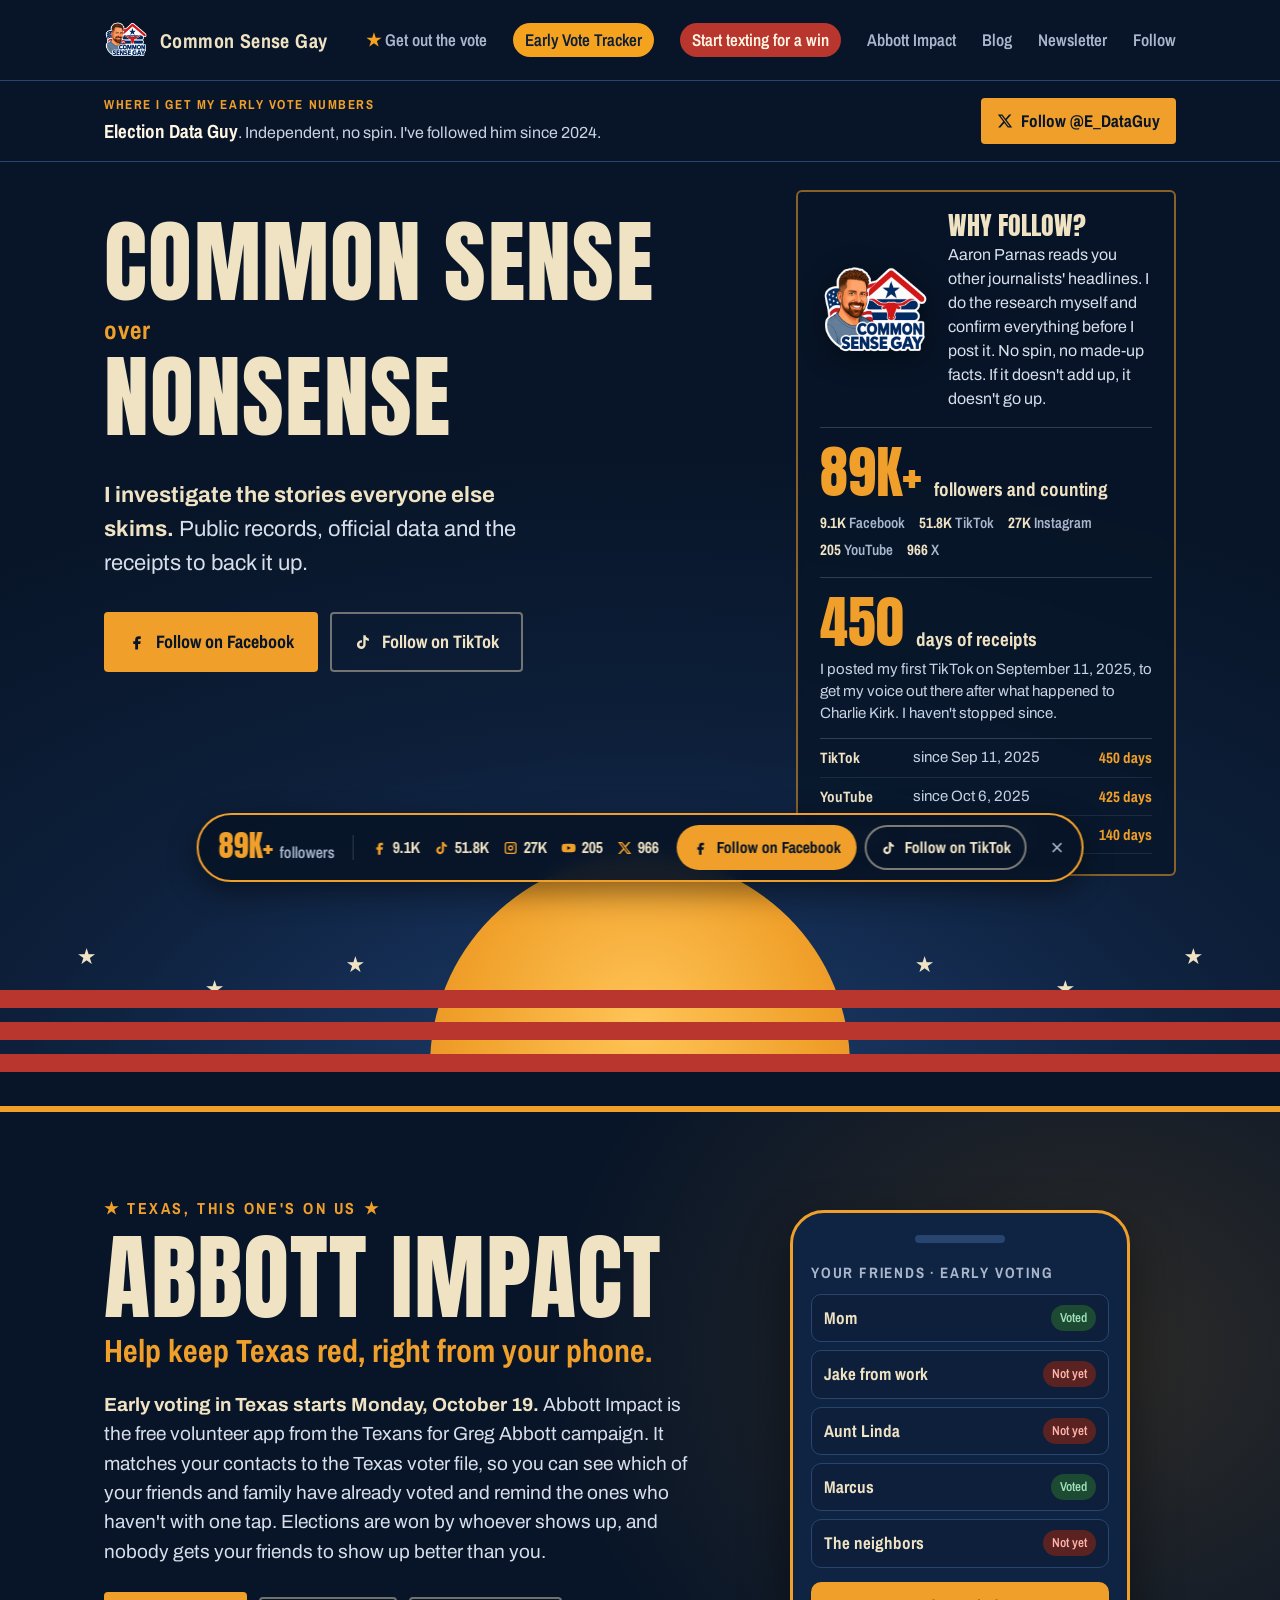
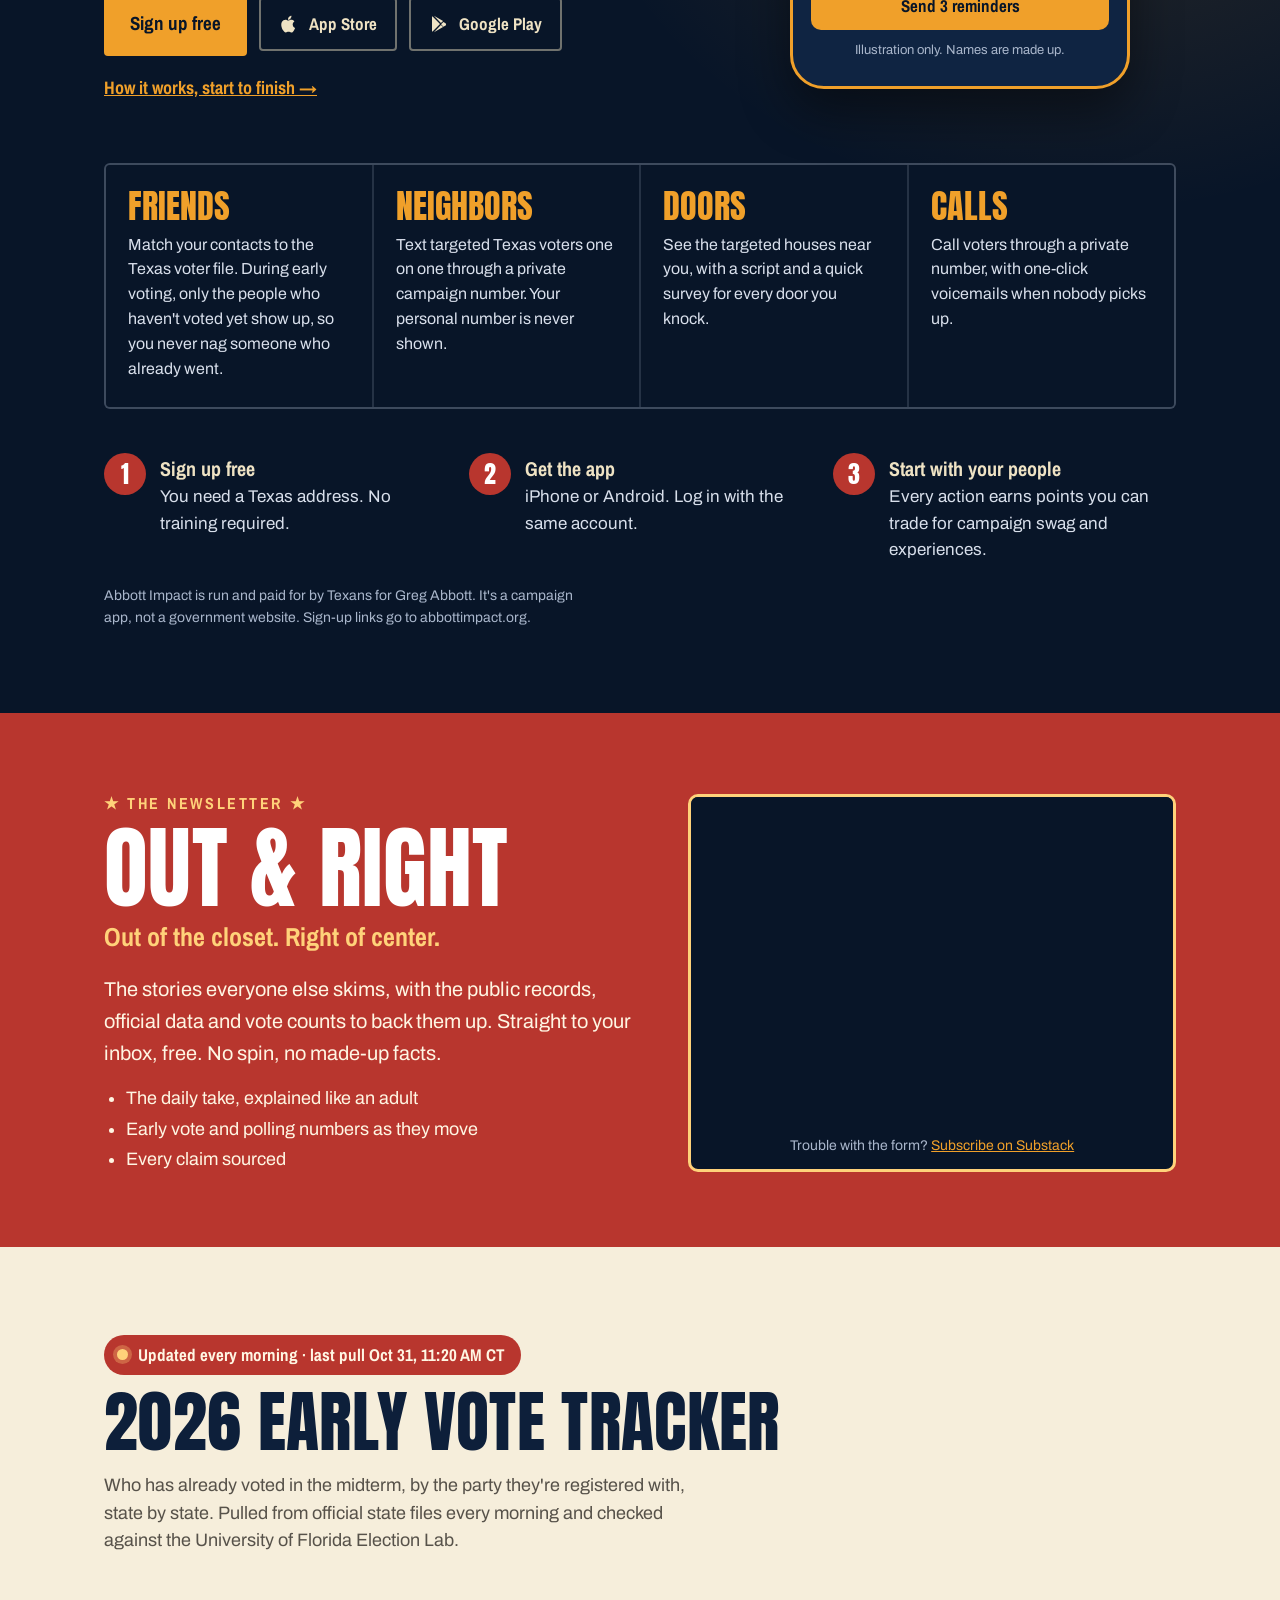
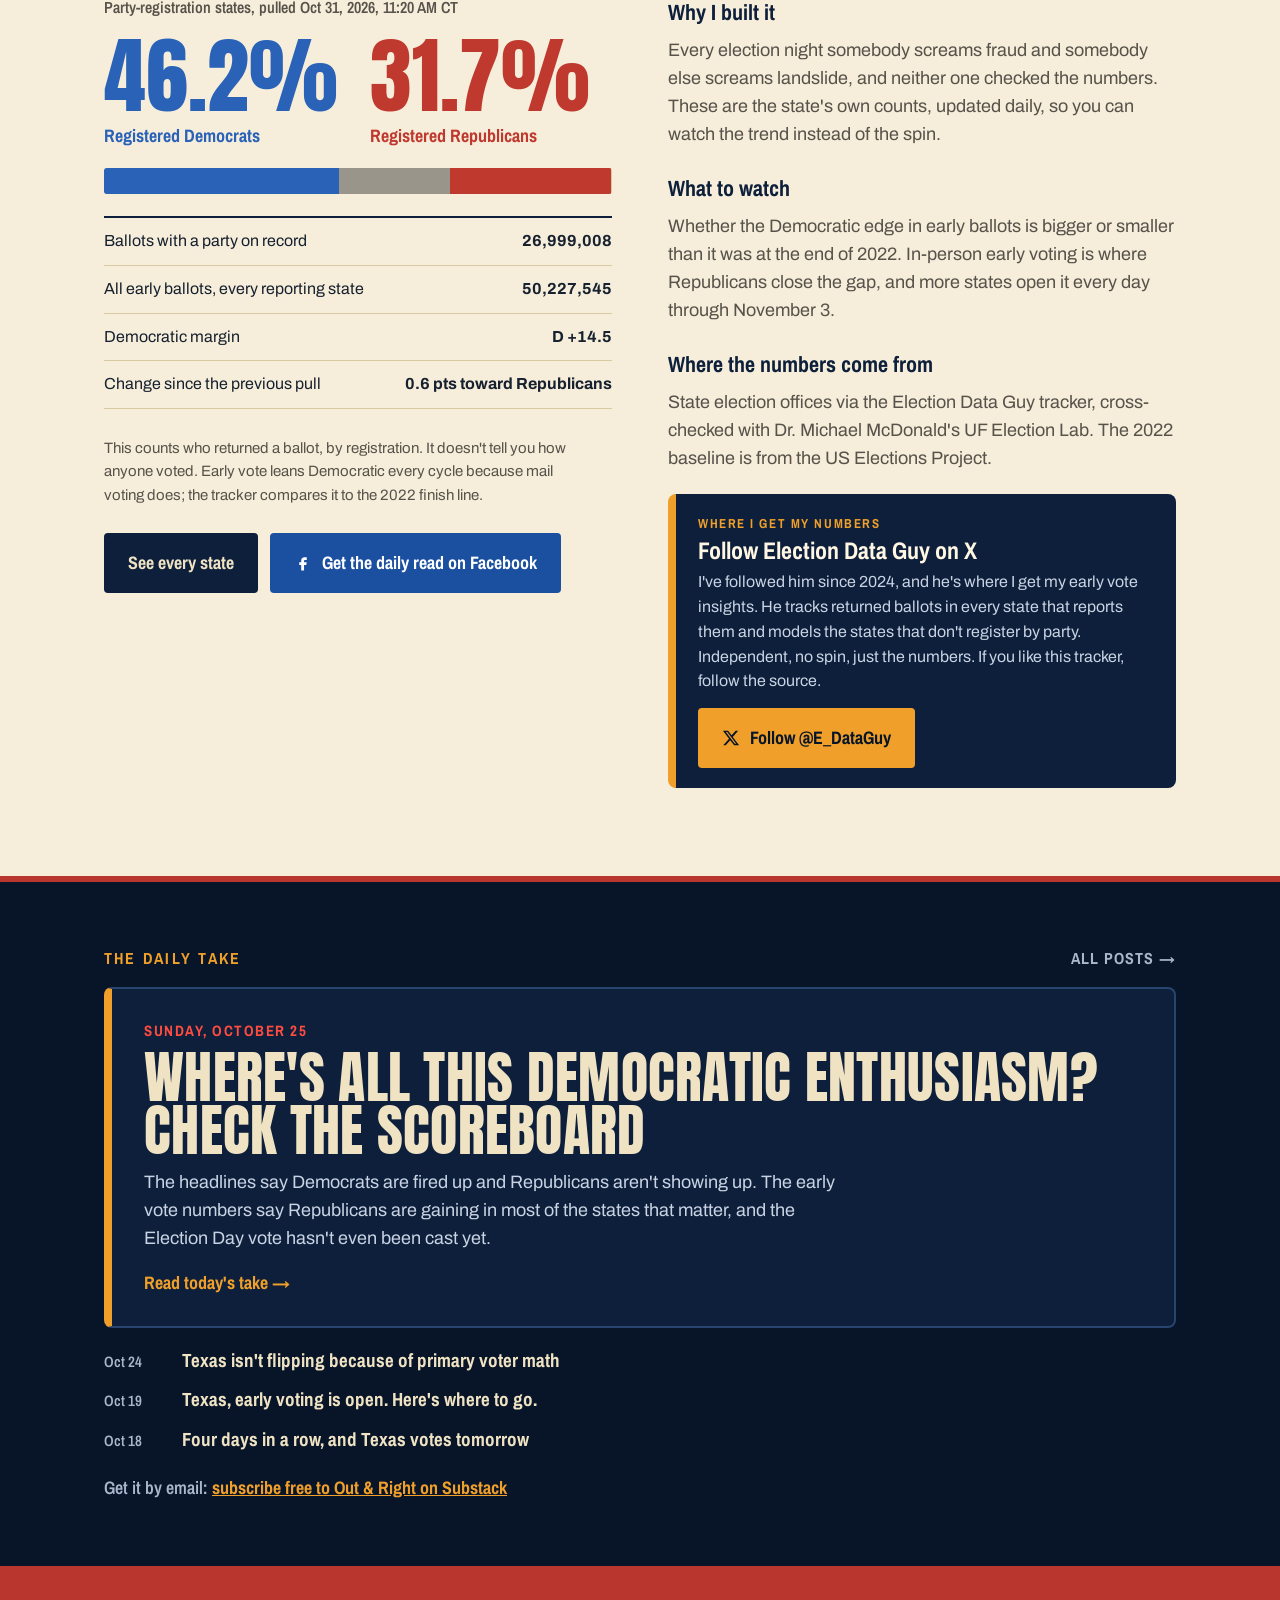
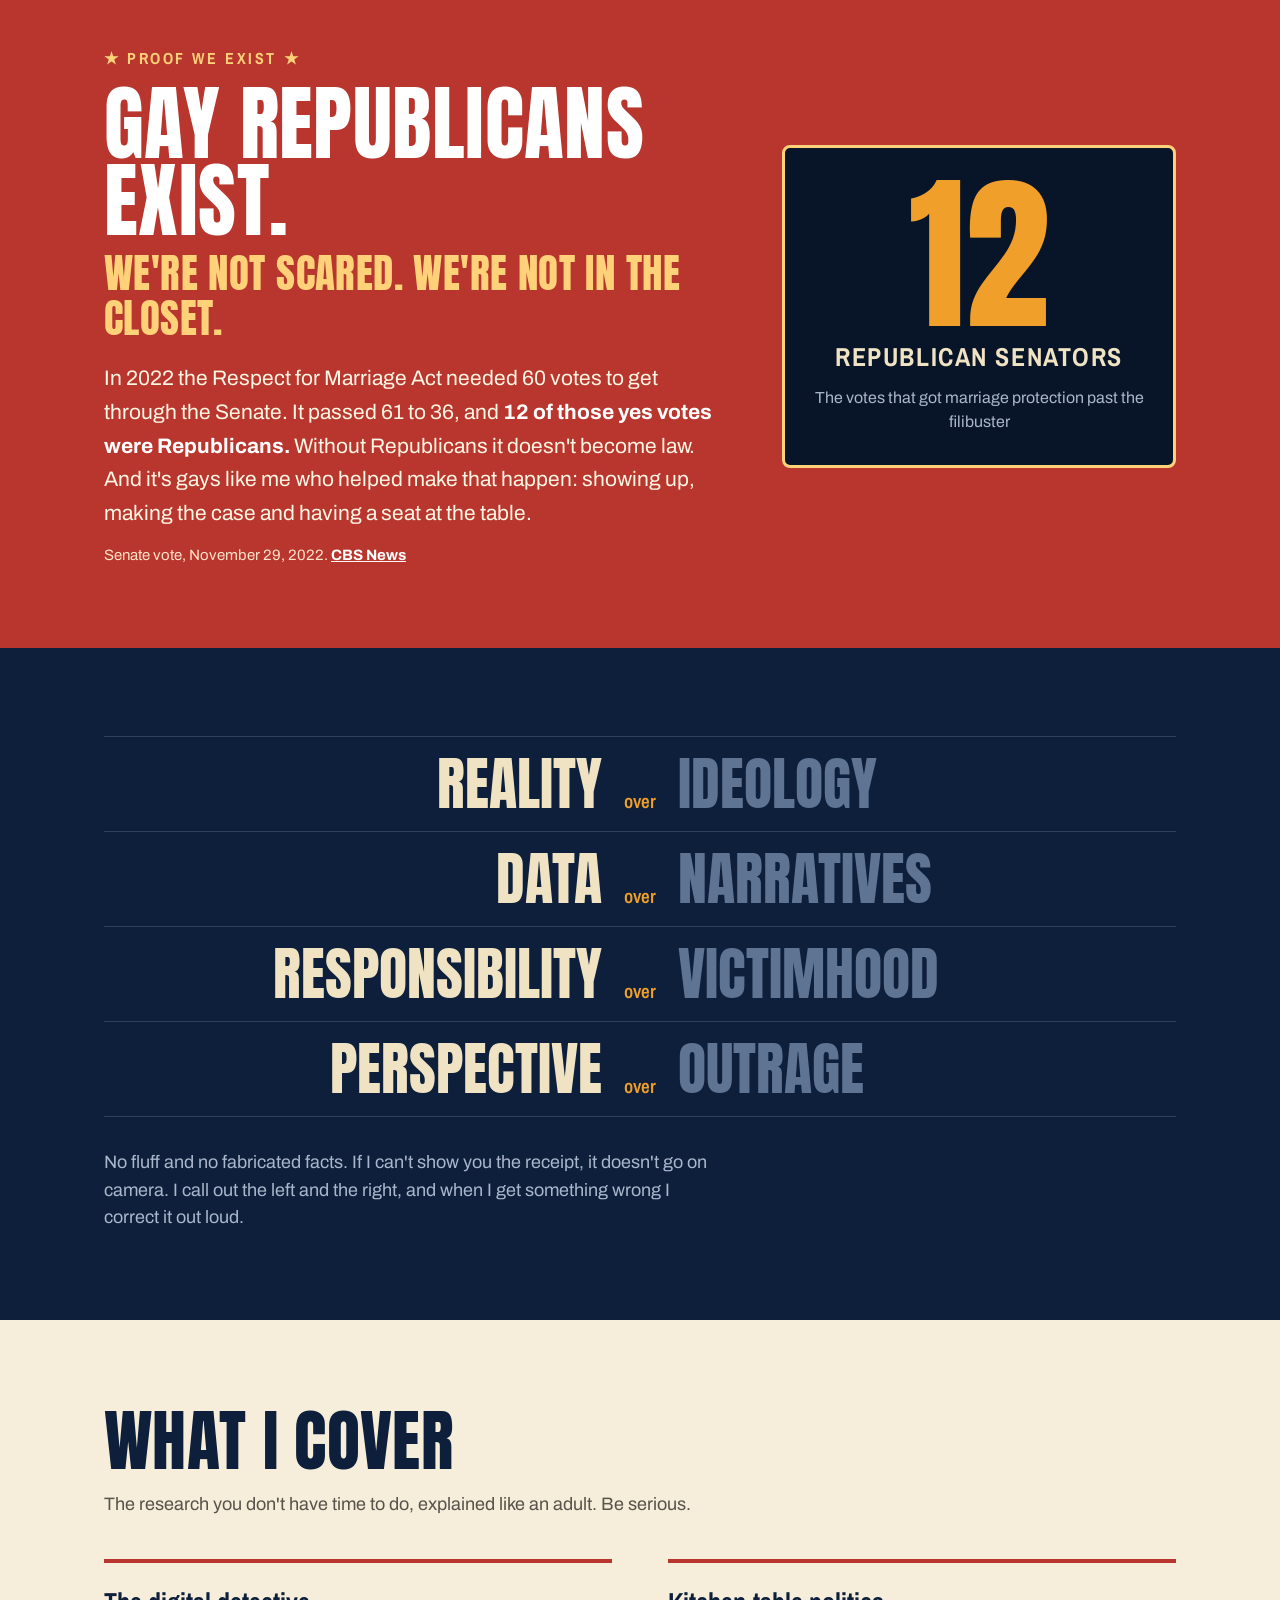
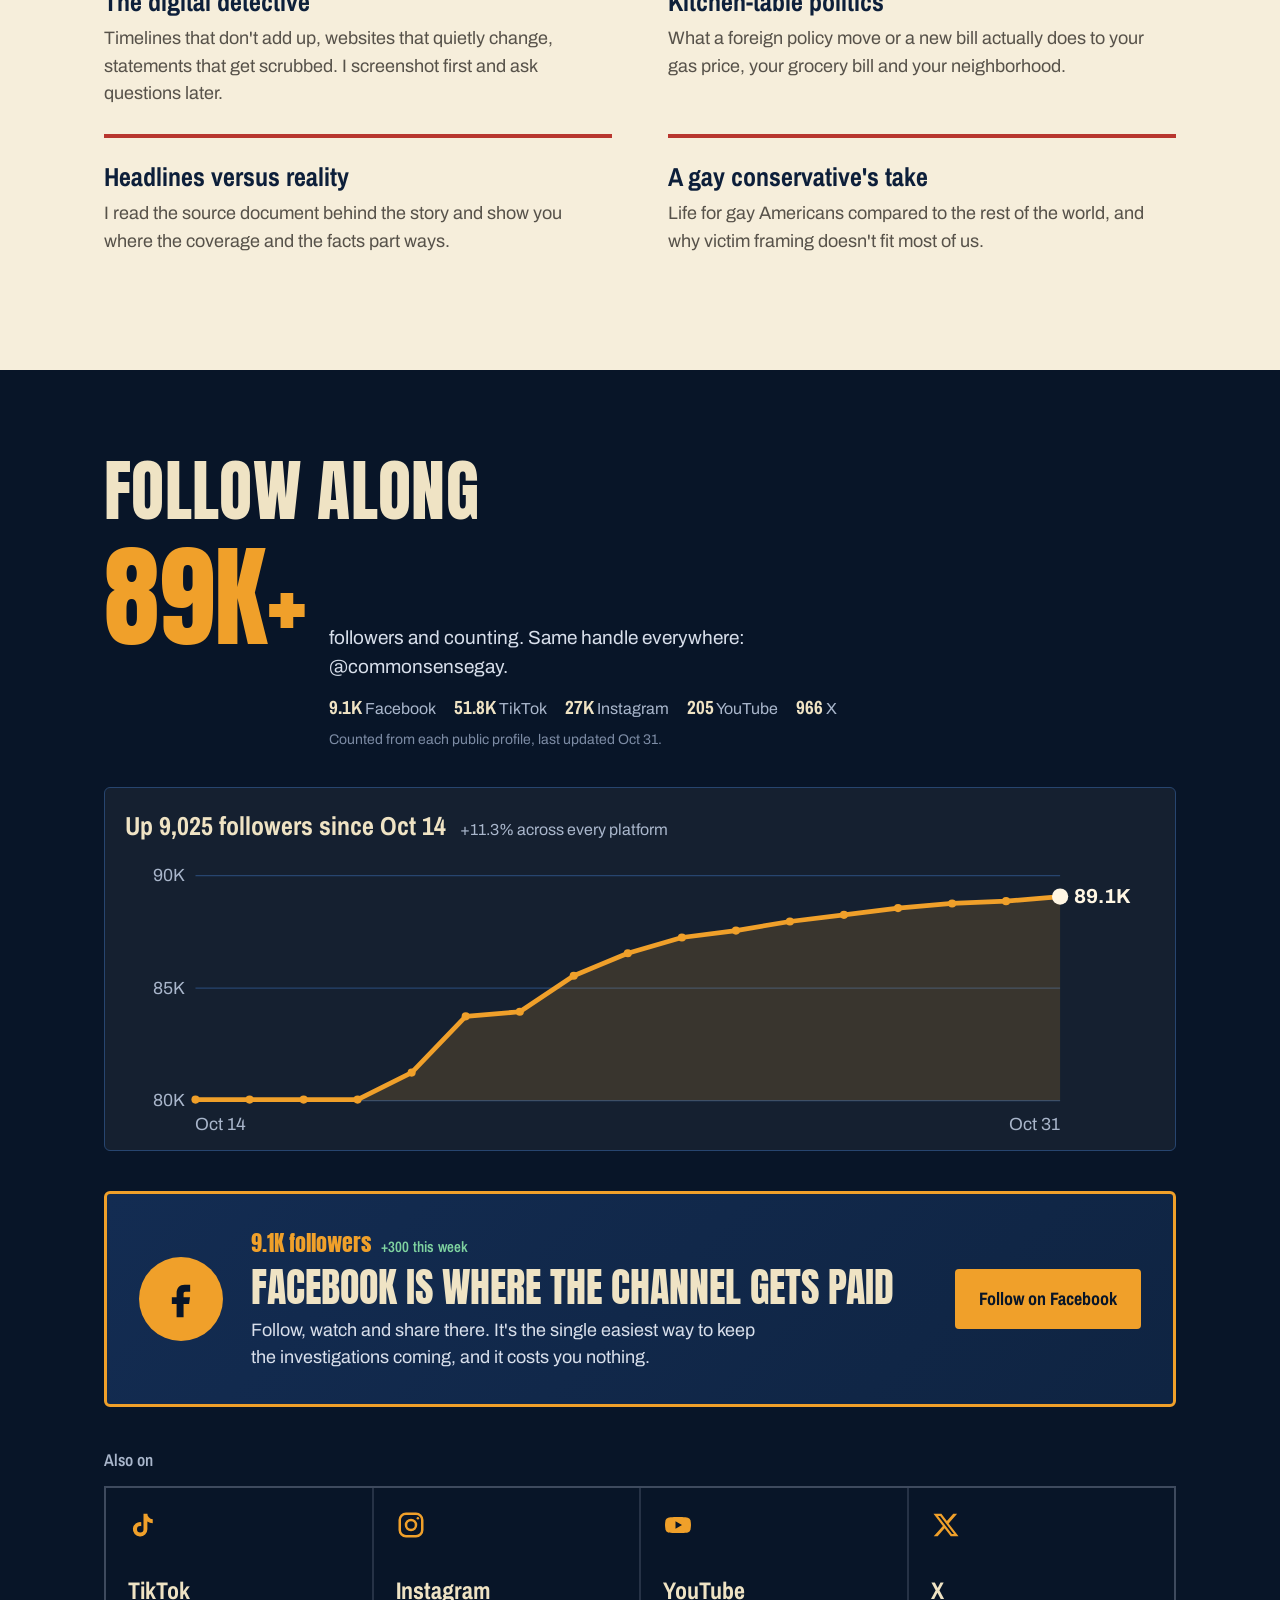
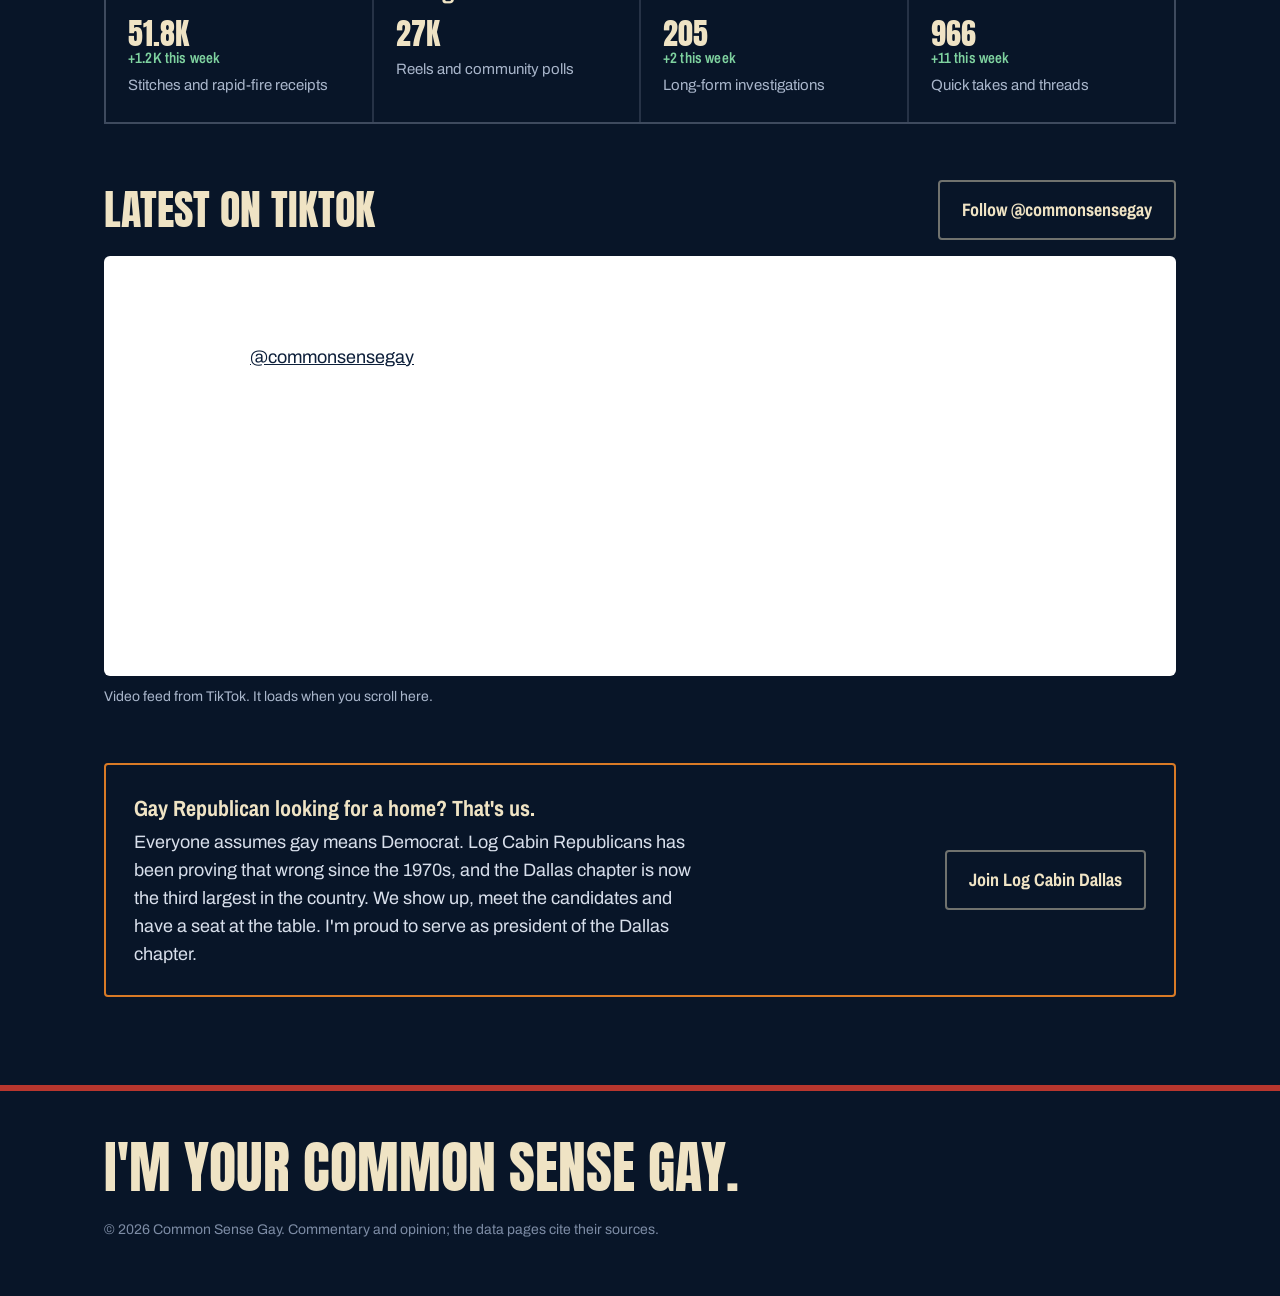
==== index.html @ 86f3860c "Homepage: TikTok profile feed in Follow along (lazy loaded, tracked) Co-Authored-By: Claude Opus 5.5" ====
<!doctype html>
<html lang="en">
<head>
<!-- Google tag (gtag.js) -->
<script async src="https://www.googletagmanager.com/gtag/js?id=G-LYH4ZTMX31"></script>
<script>
  window.dataLayer = window.dataLayer || [];
  function gtag(){dataLayer.push(arguments);}
  gtag('js', new Date());

  gtag('config', 'G-LYH4ZTMX31');
</script>
<script src="/assets/track.js" defer></script>
<meta charset="utf-8">
<meta name="viewport" content="width=device-width,initial-scale=1,viewport-fit=cover">
<title>Common Sense Gay | Gay Republican Commentary, Receipts and the 2026 Early Vote Tracker</title>
<meta name="description" content="Common Sense Gay investigates the stories everyone else skims, with public records, official data and the receipts to back them up.">
<link rel="canonical" href="https://commonsensegay.com/">
<meta property="og:title" content="Common Sense Gay">
<meta property="og:description" content="Reality over ideology. Data over narratives. Political commentary and investigations built on receipts, plus the live 2026 early vote tracker.">
<meta property="og:type" content="website">
<meta property="og:url" content="https://commonsensegay.com/">
<meta property="og:image" content="https://commonsensegay.com/assets/og-home-v4.jpg">
<meta property="og:image:width" content="1200">
<meta property="og:image:height" content="630">
<meta property="og:site_name" content="Common Sense Gay">
<meta name="twitter:card" content="summary_large_image">
<meta name="twitter:site" content="@commonsensegay">
<meta name="twitter:image" content="https://commonsensegay.com/assets/og-home-v4.jpg">
<meta name="theme-color" content="#0d1f3a">
<link rel="icon" type="image/png" sizes="32x32" href="/favicon-32.png">
<link rel="apple-touch-icon" href="/apple-touch-icon.png">
<link rel="stylesheet" href="/assets/votebar.css">
<link rel="stylesheet" href="/assets/abbott-impact.css">
<link rel="preconnect" href="https://fonts.googleapis.com">
<link rel="preconnect" href="https://fonts.gstatic.com" crossorigin>
<link rel="stylesheet" href="https://fonts.googleapis.com/css2?family=Anton&family=Archivo:wght@400;500;700&family=Archivo+Narrow:wght@600;700&display=swap">
<style>
:root{
  --navy:#0d1f3a; --night:#081528; --cream:#efe3c4; --paper:#f6eedb;
  --sun:#f0a02a; --burnt:#d97a26; --red:#b8362e; --mist:#a9b6cb;
  --ink:#16202e; --ink-soft:#57524a; --rule:#d9c9a2;
  --dem:#2a62b8; --rep:#c0392f; --oth:#9a958a;
  --display:"Anton",Impact,"Arial Narrow",sans-serif;
  --body:"Archivo",system-ui,sans-serif;
  --narrow:"Archivo Narrow","Arial Narrow",sans-serif;
  color-scheme:dark;
}
*{box-sizing:border-box}
html{scroll-behavior:smooth}
@media (prefers-reduced-motion:reduce){html{scroll-behavior:auto}}
body{margin:0;background:var(--navy);color:var(--cream);font-family:var(--body);font-size:18px;line-height:1.55;-webkit-font-smoothing:antialiased}
img{max-width:100%;height:auto;display:block}
a{color:inherit}
a:focus-visible,button:focus-visible{outline:3px solid var(--sun);outline-offset:3px;border-radius:2px}
.wrap{max-width:1120px;margin:0 auto;padding:0 24px}
@media (max-width:600px){.wrap{padding:0 16px}}

/* top bar */
.bar{position:relative;z-index:5;background:var(--night)}
.bar .wrap{display:flex;align-items:center;justify-content:space-between;gap:16px;padding-top:18px;padding-bottom:18px}
.mark{display:flex;align-items:center;gap:12px;text-decoration:none;font-family:var(--narrow);font-weight:700;font-size:20px;letter-spacing:.02em}
.mark img{width:44px;height:44px}
.nav{display:flex;gap:26px;font-family:var(--narrow);font-weight:600;font-size:17px}
.nav a{text-decoration:none;color:var(--mist)}
.nav a:hover{color:var(--cream)}
.nav a.gotv-link{background:#b8362e;color:#fff6e3;padding:4px 12px;border-radius:999px;margin:-4px 0}
.nav a.gotv-link:hover{background:#d2433a;color:#fff}
.nav a{white-space:nowrap}
.nav a.ev-link{background:#f5a21f;color:#0c1e38;padding:4px 12px;border-radius:999px;margin:-4px 0;text-transform:capitalize}
.nav .ev-short{display:none}
.nav .gv-star{color:#f5a21f}
.nav a.ev-link:hover{background:#ffb84a;color:#0c1e38}
@media (max-width:480px){.mark{font-size:16px;line-height:1.15;gap:8px}.mark img{width:38px;height:38px}.nav .ev-long{display:none}.nav .ev-short{display:inline}.nav{gap:8px}.nav a.ev-link,.nav a.gotv-link{padding:4px 10px}}
@media (max-width:700px){.nav a:not(.keep){display:none}.nav{gap:14px}}
@media (max-width:480px){.nav a.keep:not(.gotv-link):not(.ev-link){display:none}}
@media (max-width:400px){.mark{font-size:14px;gap:6px}.mark img{width:34px;height:34px}.nav{gap:6px}.nav a.ev-link,.nav a.gotv-link{padding:4px 8px;font-size:15px}}

/* hero */
.hero{position:relative;overflow:hidden;min-height:min(860px,100svh);display:flex;flex-direction:column;
  background:radial-gradient(ellipse 90% 70% at 50% 100%,#1d3d6e 0%,var(--navy) 55%,var(--night) 100%)}
.hero .wrap{position:relative;z-index:2;flex:1;display:grid;grid-template-columns:1.25fr .75fr;grid-template-areas:"text card";grid-template-rows:auto;gap:28px 40px;align-items:start;padding-top:28px;padding-bottom:40px}
.hero-text{grid-area:text;align-self:start;padding-top:24px}
.hero h1{font-family:var(--display);font-weight:400;font-size:clamp(56px,7vw,100px);line-height:1.08;letter-spacing:.015em;margin:0 0 32px;text-transform:uppercase;color:var(--cream);text-wrap:balance}
.hero h1 .vs{display:block;font-family:var(--narrow);font-weight:700;font-size:max(.28em,22px);letter-spacing:.04em;color:var(--sun);margin:.3em 0 .26em;line-height:1;text-transform:none}
.lede{font-size:clamp(19px,2vw,22px);max-width:34ch;color:#d8dfeb;margin:0 0 32px}
.lede strong{color:var(--cream);font-weight:700}
.ctas{display:flex;flex-wrap:wrap;gap:12px}
.btn{display:inline-flex;align-items:center;gap:10px;font-family:var(--narrow);font-weight:700;font-size:18px;text-decoration:none;padding:14px 22px;border-radius:4px;border:2px solid transparent}
.btn svg{width:18px;height:18px;flex:none}
.btn.primary{background:var(--sun);color:var(--night)}
.btn.primary:hover{background:#ffb646}
.btn.ghost{border-color:rgba(239,227,196,.45);color:var(--cream)}
.btn.ghost:hover{border-color:var(--cream)}
.badge{grid-area:badge;justify-self:center;align-self:start;width:min(210px,100%);height:auto;aspect-ratio:1/1;object-fit:contain;filter:drop-shadow(0 18px 30px rgba(0,0,0,.45))}
.statcard{grid-area:card;justify-self:end;width:min(380px,100%);background:rgba(8,21,40,.72);border:2px solid rgba(240,160,42,.55);border-radius:6px;padding:20px 22px;backdrop-filter:blur(4px)}
.statcard .row{display:flex;align-items:baseline;gap:12px}
.statcard .num{font-family:var(--display);font-size:56px;line-height:1;color:var(--sun);font-variant-numeric:tabular-nums}
.statcard .lbl{font-family:var(--narrow);font-weight:700;font-size:19px;color:var(--cream);line-height:1.15}
.statcard .hc-plats{display:flex;flex-wrap:wrap;gap:4px 14px;margin:10px 0 0;font-family:var(--narrow);font-weight:600;font-size:15px;color:var(--mist)}
.statcard .hc-plats b{color:var(--cream)}
.statcard hr{border:0;border-top:1px solid rgba(169,182,203,.25);margin:16px 0}
.since{list-style:none;margin:14px 0 0;padding:0;border-top:1px solid rgba(169,182,203,.25)}
.since li{display:grid;grid-template-columns:5.5em 1fr auto;gap:10px;padding:7px 0;border-bottom:1px solid rgba(169,182,203,.12);font-size:15px;color:#c9d3e3}
.since li b{font-family:var(--narrow);font-weight:700;color:var(--cream)}
.since li span:last-child{font-family:var(--narrow);font-weight:700;color:var(--sun);text-align:right;font-variant-numeric:tabular-nums}
.statcard .why{display:flex;gap:18px;align-items:center}
.statcard .why img{width:110px;height:110px;flex:none;filter:drop-shadow(0 6px 14px rgba(0,0,0,.45))}
.statcard .why p{margin:0;font-size:16px;line-height:1.5;color:#d8dfeb}
.statcard .why b{display:block;font-family:var(--display);font-weight:400;text-transform:uppercase;font-size:26px;line-height:1.05;color:var(--cream);margin-bottom:4px}
@media (min-width:821px){.badge{display:none}}
@media (max-width:820px){.statcard .why img{display:none}}
.statcard .note{margin:8px 0 0;font-size:15px;line-height:1.45;color:#c9d3e3}
@media (max-width:820px){
  .hero .wrap{grid-template-columns:1fr;grid-template-areas:"badge" "text" "card";grid-template-rows:auto;padding-top:20px}
  .badge{justify-self:start;width:112px}
  .statcard{justify-self:stretch;width:auto}
}

/* horizon: the one animated moment */
.horizon{position:relative;height:190px;flex:none}
.horizon .sun{position:absolute;left:50%;bottom:-170px;width:420px;height:420px;margin-left:-210px;border-radius:50%;
  background:radial-gradient(circle at 50% 40%,#ffc457 0%,var(--sun) 55%,var(--burnt) 100%);
  animation:rise 1.6s cubic-bezier(.2,.7,.2,1) .15s both}
.horizon .stripes{position:absolute;left:0;right:0;bottom:34px}
.horizon .stripes i{display:block;height:18px;background:var(--red);margin-top:14px}
.horizon .stars{position:absolute;inset:0}
.horizon .stars span{position:absolute;color:var(--cream);font-size:22px;line-height:1}
.horizon .ground{position:absolute;left:0;right:0;bottom:0;height:34px;background:var(--night)}
@keyframes rise{from{transform:translateY(120px)}to{transform:none}}
@media (prefers-reduced-motion:reduce){.horizon .sun{animation:none}}
@media (max-width:600px){.horizon{height:150px}.horizon .sun{width:300px;height:300px;margin-left:-150px;bottom:-130px}.horizon .stripes i{height:12px;margin-top:10px}}

/* gay republicans exist */
.exist{background:var(--red);color:#fff6e3;padding:80px 0}
.ex-grid{display:grid;grid-template-columns:1.6fr 1fr;gap:48px;align-items:center}
@media (max-width:860px){.ex-grid{grid-template-columns:1fr;gap:28px}}
.ex-k{font-family:var(--narrow);font-weight:700;text-transform:uppercase;letter-spacing:.16em;font-size:16px;color:#ffd27a;margin:0 0 14px}
.exist h2{color:#fff;font-size:clamp(46px,6.4vw,84px);margin:0 0 22px}
.exist h2 span{display:block;color:#ffd27a;font-size:.5em;line-height:1.1;margin-top:10px}
.ex-body{font-size:clamp(18px,2vw,21px);line-height:1.6;max-width:60ch;margin:0 0 14px}
.ex-body b{color:#fff}
.ex-src{font-size:15px;color:#ffe3c9;margin:0}
.ex-src a{color:#fff;font-weight:700}
.ex-stat{background:var(--night);border-radius:8px;padding:30px 28px;text-align:center;border:3px solid #ffd27a}
.ex-stat b{display:block;font-family:var(--display);font-weight:400;font-size:clamp(110px,14vw,170px);line-height:.9;color:var(--sun)}
.ex-stat span{display:block;font-family:var(--narrow);font-weight:700;font-size:26px;text-transform:uppercase;letter-spacing:.06em;color:var(--cream);margin-top:6px}
.ex-stat small{display:block;font-size:16px;color:var(--mist);margin-top:8px}

/* newsletter */
.nl{background:var(--red);color:#fff6e3;padding:72px 0}
.nl-grid{display:grid;grid-template-columns:1.1fr 1fr;gap:48px;align-items:center}
@media (max-width:860px){.nl-grid{grid-template-columns:1fr;gap:24px}}
.nl-k{font-family:var(--narrow);font-weight:700;text-transform:uppercase;letter-spacing:.16em;font-size:16px;color:#ffd27a;margin:0 0 10px}
.nl h2{color:#fff;font-size:clamp(52px,7vw,92px);margin:0 0 6px}
.nl-sub{font-family:var(--narrow);font-weight:700;font-size:clamp(20px,2.4vw,26px);color:#ffd27a;margin:0 0 16px}
.nl-body{font-size:clamp(18px,2vw,20px);line-height:1.6;margin:0 0 14px;max-width:52ch}
.nl-list{margin:0;padding-left:22px;font-size:18px;line-height:1.7}
.nl-form{background:var(--night);border:3px solid #ffd27a;border-radius:10px;overflow:hidden}
.nl-form iframe{display:block;width:100%;height:330px;border:0;background:var(--night)}
.nl-alt{margin:0;padding:8px 16px 12px;font-size:14px;color:var(--mist);text-align:center}
.nl-alt a{color:var(--sun)}

/* daily take */
.take{background:var(--night);padding:64px 0;border-top:6px solid var(--red)}
.tk-k{font-family:var(--narrow);font-weight:700;text-transform:uppercase;letter-spacing:.14em;font-size:16px;color:var(--sun);margin:0 0 16px;display:flex;justify-content:space-between;gap:12px}
.tk-k a{color:var(--mist);text-decoration:none;letter-spacing:.06em}
.tk-k a:hover{color:var(--cream)}
.tk-card{display:block;text-decoration:none;background:var(--navy);border:2px solid #27456f;border-left:8px solid var(--sun);border-radius:8px;padding:28px 32px}
.tk-card:hover{border-color:var(--sun)}
.tk-card h2{font-size:clamp(34px,4.6vw,56px);margin:6px 0 12px;color:var(--cream)}
.tk-card p{margin:0 0 16px;color:#c9d3e3;max-width:70ch}
.tk-d{font-family:var(--narrow);font-weight:700;font-size:15px;text-transform:uppercase;letter-spacing:.1em;color:var(--red);filter:brightness(1.4)}
.tk-go{font-family:var(--narrow);font-weight:700;font-size:18px;color:var(--sun)}
.tk-more{list-style:none;margin:18px 0 0;padding:0;display:grid;gap:10px}
.tk-more a{display:flex;gap:14px;align-items:baseline;text-decoration:none;color:var(--cream);font-family:var(--narrow);font-weight:700;font-size:19px}
.tk-more span{color:var(--mist);font-weight:600;font-size:15px;min-width:64px}
.tk-sub{margin:20px 0 0;font-family:var(--narrow);font-weight:600;font-size:18px;color:var(--mist)}
.tk-sub a{color:var(--sun);font-weight:700}
@media (max-width:600px){.tk-card{padding:22px}}

/* paper sections */
.paper{background:var(--paper);color:var(--ink)}
.paper a{color:var(--navy)}
section{padding:88px 0}
@media (max-width:600px){section{padding:60px 0}}
h2{font-family:var(--display);font-weight:400;text-transform:uppercase;font-size:clamp(40px,5.5vw,68px);line-height:.95;margin:0 0 18px;letter-spacing:.005em}
.paper h2{color:var(--navy)}
.intro{max-width:60ch;margin:0 0 40px;color:var(--ink-soft)}

/* tracker feature */
.tracker{display:grid;grid-template-columns:1fr 1fr;gap:56px;align-items:start}
@media (max-width:860px){.tracker{grid-template-columns:1fr;gap:32px}}
.asof{font-family:var(--narrow);font-weight:600;font-size:16px;color:var(--ink-soft);margin:0 0 14px}
.asof b{color:var(--red)}
.split{display:grid;grid-template-columns:1fr 1fr;gap:4px 24px;margin-bottom:18px}
.split .n{font-family:var(--display);font-size:clamp(56px,7vw,84px);line-height:1}
.split .l{font-family:var(--narrow);font-weight:700;font-size:18px}
.dem{color:var(--dem)} .rep{color:var(--rep)}
.bigbar{display:flex;height:26px;border-radius:3px;overflow:hidden;background:var(--rule);margin-bottom:12px}
.bigbar i{display:block;height:100%;transition:width .8s ease}
.bigbar .bd{background:var(--dem)} .bigbar .bo{background:var(--oth)} .bigbar .br{background:var(--rep)}
.facts{list-style:none;margin:22px 0 28px;padding:0;border-top:2px solid var(--navy)}
.facts li{display:flex;justify-content:space-between;gap:16px;padding:11px 0;border-bottom:1px solid var(--rule);font-size:16px}
.facts li span:last-child{font-weight:700;font-variant-numeric:tabular-nums;text-align:right}
.caveat{font-size:15px;color:var(--ink-soft);margin:0 0 26px;max-width:52ch}
.paper .btn.primary{background:var(--navy);color:var(--cream)}
.paper .btn.primary:hover{background:#18335c}
.why h3{font-family:var(--narrow);font-weight:700;font-size:22px;margin:0 0 8px;color:var(--navy)}
.why p{margin:0 0 22px;color:var(--ink-soft)}

.edg{margin-top:6px;background:var(--navy);color:var(--cream);border-radius:8px;padding:20px 22px;border-left:8px solid var(--sun)}
.edg-k{margin:0 0 2px!important;font-family:var(--narrow);font-weight:700;font-size:13px;letter-spacing:.12em;text-transform:uppercase;color:var(--sun)!important}
.edg-h{margin:0 0 6px!important;font-family:var(--narrow);font-weight:700;font-size:24px;line-height:1.15;color:#fff6e3!important}
.edg-b{margin:0 0 14px!important;font-size:16px;color:#c9d3e3!important}
.paper .btn.edg-go{background:var(--sun);color:var(--night)}
.paper .btn.edg-go:hover{background:#ffb646}
.btn.edg-go svg{width:18px;height:18px}

.edgbar{background:var(--night);border-top:1px solid #27456f;border-bottom:1px solid #27456f}
.edgbar-in{display:flex;align-items:center;justify-content:space-between;gap:12px 24px;flex-wrap:wrap;padding-top:14px;padding-bottom:14px}
.edgbar p{margin:0;color:#c9d3e3;font-size:16px}
.edgbar p b{color:#fff6e3;font-family:var(--narrow);font-size:19px}
.edgbar-k{display:block;font-family:var(--narrow);font-weight:700;font-size:13px;letter-spacing:.12em;text-transform:uppercase;color:var(--sun);margin-bottom:2px}
.edgbar-go{display:inline-flex;align-items:center;gap:8px;white-space:nowrap;background:var(--sun);color:var(--night);text-decoration:none;font-family:var(--narrow);font-weight:700;font-size:17px;padding:10px 16px;border-radius:4px}
.edgbar-go:hover{background:#ffb646}
.edgbar-go svg{width:16px;height:16px}
@media (max-width:600px){.edgbar-go{width:100%;justify-content:center}}

/* creed */
.creed{background:var(--navy);position:relative}
.creed ol{list-style:none;margin:0;padding:0}
.creed li{display:grid;grid-template-columns:1fr auto 1fr;align-items:baseline;gap:22px;padding:18px 0;border-bottom:1px solid rgba(169,182,203,.22);font-family:var(--display);text-transform:uppercase;font-size:clamp(28px,4.6vw,58px);line-height:1}
.creed li:first-child{border-top:1px solid rgba(169,182,203,.22)}
.creed li .w{color:var(--cream);text-align:right}
.creed li .over{font-family:var(--narrow);font-weight:600;text-transform:none;font-size:clamp(15px,1.6vw,19px);color:var(--sun)}
.creed li .l{color:#5f7393}
@media (max-width:600px){.creed li{grid-template-columns:1fr;gap:4px}.creed li .w{text-align:left}}
.creed .foot{margin:32px 0 0;color:var(--mist);max-width:62ch}

/* what I cover */
.cover{display:grid;grid-template-columns:repeat(2,1fr);gap:0 56px}
@media (max-width:760px){.cover{grid-template-columns:1fr}}
.cover div{padding:24px 0 26px;border-top:4px solid var(--red)}
.cover h3{font-family:var(--narrow);font-weight:700;font-size:26px;line-height:1.15;margin:0 0 8px;color:var(--navy)}
.cover p{margin:0;color:var(--ink-soft)}

/* follow */
.follow{background:var(--night)}
.follow h2{color:var(--cream)}
.follow .intro{color:var(--mist)}
.plats{display:grid;grid-template-columns:repeat(auto-fit,minmax(200px,1fr));gap:2px;background:rgba(169,182,203,.18);border:2px solid rgba(169,182,203,.18)}
.plat{display:flex;flex-direction:column;gap:6px;padding:22px 22px 24px;background:var(--night);text-decoration:none;min-height:170px}
.plat:hover{background:#0f2442}
.plat svg{width:30px;height:30px;color:var(--sun)}
.plat b{font-family:var(--narrow);font-size:24px;margin-top:26px}
.plat span{color:var(--mist);font-size:15px}
.ttfeed{margin-top:56px}
.tt-head{display:flex;flex-wrap:wrap;align-items:center;justify-content:space-between;gap:14px;margin-bottom:16px}
.tt-head h3{font-family:var(--display);font-weight:400;text-transform:uppercase;font-size:clamp(30px,4vw,42px);line-height:1;color:var(--cream);margin:0}
.tt-box{background:#fff;border-radius:6px;min-height:420px;overflow:hidden;display:flex;justify-content:center}
.tt-box blockquote.tiktok-embed{margin:0 auto!important;width:100%}
.tt-box a{color:#0d1f3a}
.tt-wait{color:#5f5a4e;align-self:center;font-family:var(--narrow);font-size:18px}
.tt-note{margin:10px 0 0;font-size:14px;color:var(--mist)}
.lcr{margin-top:56px;display:flex;flex-wrap:wrap;align-items:center;justify-content:space-between;gap:20px;padding:26px 28px;border:2px solid var(--burnt);border-radius:4px}
.lcr p{margin:0;max-width:56ch;color:#d8dfeb}
.lcr b{color:var(--cream);font-family:var(--narrow);font-size:22px;display:block;margin-bottom:4px}


.fbfeat{display:grid;grid-template-columns:auto 1fr auto;gap:28px;align-items:center;padding:32px;margin-bottom:40px;background:linear-gradient(135deg,#132c52 0%,#0f2442 100%);border:3px solid var(--sun);border-radius:6px}
.fbicon{width:84px;height:84px;border-radius:50%;background:var(--sun);color:var(--night);display:grid;place-items:center}
.fbicon svg{width:44px;height:44px}
.fbfeat h3{font-family:var(--display);font-weight:400;text-transform:uppercase;font-size:clamp(28px,3.4vw,40px);line-height:1;margin:0 0 10px;color:var(--cream)}
.fbfeat p{margin:0;color:#d8dfeb;max-width:52ch}
@media (max-width:760px){.fbfeat{grid-template-columns:1fr;padding:24px}.fbicon{width:64px;height:64px}.fbicon svg{width:34px;height:34px}}
.also{font-family:var(--narrow);font-weight:600;font-size:17px;color:var(--mist);margin:0 0 12px}
.paper .btn.fb{background:#1b4fa0;color:#fff}
.paper .btn.fb:hover{background:#1f5bb8}

.tally{display:flex;flex-wrap:wrap;align-items:baseline;gap:8px 22px;margin:0 0 36px}
.growth{margin:6px 0 40px;background:rgba(244,231,201,.05);border:1px solid #27456f;border-radius:6px;padding:18px 20px 12px}
.growth figcaption{display:flex;flex-wrap:wrap;align-items:baseline;gap:6px 14px;margin-bottom:8px}
.growth figcaption b{font-family:var(--narrow);font-weight:700;font-size:clamp(20px,2.4vw,26px);color:var(--cream)}
.growth figcaption span{color:var(--mist);font-size:16px}
.growth svg{width:100%;height:auto;display:block}
.tally .big{font-family:var(--display);font-size:clamp(64px,9vw,112px);line-height:1;color:var(--sun);font-variant-numeric:tabular-nums}
.tally .what{color:#d8dfeb;max-width:48ch;font-size:19px}
.brk{display:flex;flex-wrap:wrap;gap:6px 18px;margin-top:12px;font-size:16px;color:var(--mist)}
.brk b{font-family:var(--narrow);font-weight:700;font-size:19px;color:var(--cream)}
.tally small{display:block;color:#7d8ca5;font-size:14px;margin-top:6px}
.cnt{font-style:normal;font-family:var(--display);font-size:30px;line-height:1.1;color:var(--cream);margin:2px 0 2px}
.cnt:empty{display:none}
.cnt .g,.fbcount .g{display:block;font-family:var(--narrow);font-weight:600;font-size:15px;color:#7fd3a0;letter-spacing:.01em}
.fbcount{display:block;font-family:var(--display);font-size:22px;color:var(--sun);margin-bottom:6px}
.fbcount:empty{display:none}
.fbcount .g{display:inline;margin-left:10px}

/* sticky follower dock */
.dock{position:fixed;left:50%;bottom:18px;z-index:20;display:flex;align-items:center;gap:18px;padding:10px 12px 10px 20px;
  background:rgba(8,21,40,.94);backdrop-filter:blur(8px);-webkit-backdrop-filter:blur(8px);border:2px solid var(--sun);border-radius:999px;
  box-shadow:0 10px 30px rgba(0,0,0,.45);transform:translate(-50%,140%);transition:transform .45s cubic-bezier(.2,.7,.2,1);max-width:calc(100vw - 24px)}
.dock.on{transform:translate(-50%,0)}
.dock[hidden]{display:none}
.dock a{text-decoration:none}
.dock-total{display:flex;align-items:baseline;gap:6px;color:var(--cream)}
.dock-total .n{font-family:var(--display);font-size:30px;line-height:1;color:var(--sun)}
.dock-total .l{font-family:var(--narrow);font-weight:600;font-size:16px;color:var(--mist)}
.dock-plats{display:flex;gap:14px;padding-left:18px;border-left:1px solid rgba(169,182,203,.25)}
.dock-plats a{display:flex;align-items:center;gap:5px;color:var(--cream);font-family:var(--narrow);font-weight:700;font-size:16px}
.dock-plats a:hover{color:var(--sun)}
.dock-plats svg{width:16px;height:16px;color:var(--sun)}
.dock-fb{display:inline-flex;align-items:center;gap:8px;background:var(--sun);color:var(--night);font-family:var(--narrow);font-weight:700;font-size:16px;padding:10px 16px;border-radius:999px;white-space:nowrap}
.dock-fb:hover{background:#ffb646}
.dock-fb svg,.dock-tt svg{width:16px;height:16px}
.dock-ctas{display:flex;gap:8px}
.dock-fb i,.dock-tt i{font-style:normal}
.dock-tt{display:inline-flex;align-items:center;gap:8px;border:2px solid rgba(239,227,196,.5);color:var(--cream);font-family:var(--narrow);font-weight:700;font-size:16px;padding:8px 14px;border-radius:999px;white-space:nowrap}
.dock-tt:hover{border-color:var(--cream)}
.dock-x{background:none;border:0;color:var(--mist);font-size:22px;line-height:1;cursor:pointer;padding:4px 6px;border-radius:50%}
.dock-x:hover{color:var(--cream)}
@media (max-width:1240px){.dock-plats{display:none}}
@media (max-width:520px){
  .dock-fb span,.dock-tt span{font-size:0}
  .dock-fb span i,.dock-tt span i{font-size:15px}
  .dock{left:8px;right:8px;bottom:8px;transform:translateY(140%);max-width:none;justify-content:space-between;gap:10px;padding:8px 8px 8px 16px}
  .dock.on{transform:none}
  .dock-total .n{font-size:26px}
  .dock-fb{padding:9px 12px;font-size:15px}
  .dock-tt{padding:7px 11px;font-size:15px}
  .dock-total{flex-direction:column;gap:0;align-items:flex-start}
  .dock-total .l{font-size:11px;line-height:1;margin-top:2px}
  .dock-ctas{gap:6px}
}
@media (prefers-reduced-motion:reduce){.dock{transition:none}}
footer{padding-bottom:110px}
.livepill{display:inline-flex;align-items:center;gap:10px;margin:0 0 14px;background:var(--red);color:#fff6e3;font-family:var(--narrow);font-weight:700;font-size:17px;padding:7px 16px 7px 13px;border-radius:999px}
.livepill i{width:11px;height:11px;border-radius:50%;background:#ffd27a;box-shadow:0 0 0 4px rgba(255,210,122,.3);animation:pulse 2s ease-in-out infinite}
@keyframes pulse{50%{box-shadow:0 0 0 7px rgba(255,210,122,0)}}
@media (prefers-reduced-motion:reduce){.livepill i{animation:none}}
/* sign-off */
footer{background:var(--night);border-top:6px solid var(--red);padding:48px 0 56px}
footer .wrap{display:flex;flex-wrap:wrap;justify-content:space-between;align-items:end;gap:24px}
.signoff{font-family:var(--display);text-transform:uppercase;font-size:clamp(34px,5vw,56px);line-height:1;color:var(--cream);margin:0}
footer small{color:#7d8ca5;font-size:14px}
</style>
<script type="application/ld+json">
{"@context":"https://schema.org","@graph":[
{"@type":"Organization","@id":"https://commonsensegay.com/#org","name":"Common Sense Gay","url":"https://commonsensegay.com/","logo":"https://commonsensegay.com/assets/logo.png","description":"Political commentary and investigations from a gay Republican perspective, built on public records and official data.","sameAs":["https://www.facebook.com/Commonsensegay/","https://www.tiktok.com/@commonsensegay","https://www.instagram.com/commonsensegay","https://www.youtube.com/@commonsensegay","https://x.com/commonsensegay"]},
{"@type":"WebSite","@id":"https://commonsensegay.com/#site","url":"https://commonsensegay.com/","name":"Common Sense Gay","publisher":{"@id":"https://commonsensegay.com/#org"}}]}
</script>
</head>
<body>

<div class="votebar" id="votebar" role="region" aria-label="Early voting dates" hidden>
  <div class="vb-in"><span class="vb-star" aria-hidden="true">★</span><span class="vb-msg" aria-live="polite"></span><a class="vb-go" href="https://www.nass.org/can-i-vote/find-your-polling-place" rel="noopener">Find your polling place</a><a class="vb-all" href="/vote/">All states</a></div>
</div>
<header class="bar">
  <div class="wrap">
    <a class="mark" href="/"><img src="/assets/logo.png" alt="" width="44" height="44">Common Sense Gay</a>
    <nav class="nav" aria-label="Main">
      <a class="keep gv-nav" href="/vote/"><span class="gv-star" aria-hidden="true">★</span> Get out the vote</a>
      <a class="keep ev-link" href="/early-vote/"><span class="ev-long">Early vote tracker</span><span class="ev-short">Vote tracker</span></a>
      <a class="keep gotv-link" href="/early-vote/#volunteer"><span class="ev-long">Start texting for a win</span><span class="ev-short">Text to win</span></a>
      <a href="#abbott-impact">Abbott Impact</a>
      <a href="/blog/">Blog</a>
      <a href="#newsletter">Newsletter</a>
      <a href="#follow">Follow</a>
    </nav>
  </div>
</header>

<main>
<aside class="edgbar" aria-label="Follow Election Data Guy"><div class="wrap edgbar-in"><p><span class="edgbar-k">Where I get my early vote numbers</span><b>Election Data Guy</b>. Independent, no spin. I've followed him since 2024.</p><a class="edgbar-go" href="https://x.com/E_DataGuy" rel="noopener" target="_blank" data-edg="homepage_top"><svg viewBox="0 0 24 24" fill="currentColor" aria-hidden="true"><path d="M18.244 2.25h3.308l-7.227 8.26 8.502 11.24H16.17l-5.214-6.817L4.99 21.75H1.68l7.73-8.835L1.254 2.25H8.08l4.713 6.231zm-1.161 17.52h1.833L7.084 4.126H5.117z"/></svg>Follow @E_DataGuy</a></div></aside>
<section class="hero" aria-labelledby="hero-title" style="padding:0">
  <div class="wrap">
    <div class="hero-text">
      <h1 id="hero-title">Common sense<span class="vs">over</span>nonsense</h1>
      <p class="lede"><strong>I investigate the stories everyone else skims.</strong> Public records, official data and the receipts to back it up.</p>
      <div class="ctas">
        <a class="btn primary" href="https://www.facebook.com/Commonsensegay/" rel="noopener">
          <svg viewBox="0 0 24 24" fill="currentColor" aria-hidden="true"><path d="M14 8h3V4.2h-3c-2.8 0-4.4 1.8-4.4 4.6V11H7v3.7h2.6V22h3.8v-7.3h3l.5-3.7h-3.5V9.1c0-.7.3-1.1 1-1.1z"/></svg>
          Follow on Facebook</a>
        <a class="btn ghost" href="https://www.tiktok.com/@commonsensegay" rel="noopener"><svg viewBox="0 0 24 24" fill="currentColor" aria-hidden="true"><path d="M16.6 5.8A4.3 4.3 0 0 1 15.5 3h-3.1v12.4a2.6 2.6 0 1 1-2.6-2.6c.3 0 .5 0 .8.1V9.7a5.8 5.8 0 1 0 4.9 5.7V9.1a7.4 7.4 0 0 0 4.3 1.4V7.4a4.3 4.3 0 0 1-3.2-1.6z"/></svg>Follow on TikTok</a>
      </div>
    </div>
    <aside class="statcard" aria-label="Why follow, by the numbers">
      <div class="why"><img src="/assets/logo.png" alt="Common Sense Gay logo" width="110" height="110">
        <p><b>Why follow?</b> Aaron Parnas reads you other journalists' headlines. I do the research myself and confirm everything before I post it. No spin, no made-up facts. If it doesn't add up, it doesn't go up.</p></div>
      <hr>
      <div class="row"><span class="num" id="hc-total">80K+</span><span class="lbl">followers and counting</span></div>
      <p class="hc-plats" id="hc-plats"></p>
      <hr>
      <div class="row"><span class="num" id="hc-days">398</span><span class="lbl">days of receipts</span></div>
      <p class="note">I posted my first TikTok on September 11, 2025, to get my voice out there after what happened to Charlie Kirk. I haven't stopped since.</p>
      <ul class="since" id="hc-since" aria-label="When each platform started"></ul>
    </aside>
    <img class="badge" src="/assets/logo.png" alt="Common Sense Gay logo: a cartoon portrait in front of a flag, a star and a Texas longhorn" width="300" height="300">
  </div>
  <div class="horizon" aria-hidden="true">
    <div class="stars">
      <span style="left:6%;top:30px">★</span><span style="left:16%;top:62px">★</span><span style="left:27%;top:38px">★</span>
      <span style="right:27%;top:38px">★</span><span style="right:16%;top:62px">★</span><span style="right:6%;top:30px">★</span>
    </div>
    <div class="sun"></div>
    <div class="stripes"><i></i><i></i><i></i></div>
    <div class="ground"></div>
  </div>
</section>

<section class="ai" id="abbott-impact" aria-labelledby="ai-title" data-ai-view="homepage">
  <div class="wrap">
    <div class="ai-grid">
      <div>
        <p class="ai-k">★ Texas, this one's on us ★</p>
        <h2 id="ai-title">Abbott Impact</h2>
        <p class="ai-sub">Help keep Texas red, right from your phone.</p>
        <p class="ai-body"><b>Early voting in Texas starts Monday, October 19.</b> Abbott Impact is the free volunteer app from the Texans for Greg Abbott campaign. It matches your contacts to the Texas voter file, so you can see which of your friends and family have already voted and remind the ones who haven't with one tap. Elections are won by whoever shows up, and nobody gets your friends to show up better than you.</p>
        <div class="ai-ctas">
          <a class="ai-btn go" href="https://abbottimpact.org/register?utm_source=commonsensegay&amp;utm_medium=referral&amp;utm_campaign=abbott_impact" rel="noopener" data-ai="register">Sign up free</a>
          <a class="ai-btn store" href="https://apps.apple.com/us/app/abbott-impact/id6749019654" rel="noopener" data-ai="app_store"><svg viewBox="0 0 24 24" fill="currentColor" aria-hidden="true"><path d="M16.4 12.6c0-2.4 2-3.6 2.1-3.7-1.2-1.7-3-1.9-3.6-2-1.5-.2-3 .9-3.8.9-.8 0-2-.9-3.3-.9-1.7 0-3.3 1-4.2 2.5-1.8 3.1-.5 7.7 1.3 10.2.9 1.2 1.9 2.6 3.2 2.6 1.3-.1 1.8-.8 3.3-.8 1.6 0 2 .8 3.4.8 1.4 0 2.3-1.3 3.1-2.5 1-1.4 1.4-2.8 1.4-2.9 0 0-2.8-1.1-2.9-4.2zM13.9 5.3c.7-.9 1.2-2 1-3.2-1 0-2.3.7-3 1.6-.7.8-1.2 2-1.1 3.1 1.2.1 2.3-.6 3.1-1.5z"/></svg>App Store</a>
          <a class="ai-btn store" href="https://play.google.com/store/apps/details?id=com.RightImpact" rel="noopener" data-ai="google_play"><svg viewBox="0 0 24 24" fill="currentColor" aria-hidden="true"><path d="M4 2.6c-.3.3-.4.7-.4 1.2v16.4c0 .5.1.9.4 1.2l9.2-9.4L4 2.6zm10.3 10.5 2.6 2.6-11 6.3 8.4-8.9zm0-2.2L5.9 2l11 6.3-2.6 2.6zm5.6.1-2.6-1.5-2.8 2.9 2.8 2.9 2.6-1.5c.8-.5.8-1.4 0-2.8z"/></svg>Google Play</a>
        </div>
        <a class="ai-more" href="/abbott-impact/" data-ai="learn_more">How it works, start to finish &rarr;</a>
      </div>
      <div class="ai-phone" aria-hidden="true">
        <div class="notch"></div>
        <p class="ph-h">Your friends · early voting</p>
        <ul>
          <li>Mom <span class="yes">Voted</span></li>
          <li>Jake from work <span class="no">Not yet</span></li>
          <li>Aunt Linda <span class="no">Not yet</span></li>
          <li>Marcus <span class="yes">Voted</span></li>
          <li>The neighbors <span class="no">Not yet</span></li>
        </ul>
        <div class="ph-btn">Send 3 reminders</div>
        <p class="ph-n">Illustration only. Names are made up.</p>
      </div>
    </div>

    <div class="ai-tools">
      <div class="ai-tool"><b>Friends</b><p>Match your contacts to the Texas voter file. During early voting, only the people who haven't voted yet show up, so you never nag someone who already went.</p></div>
      <div class="ai-tool"><b>Neighbors</b><p>Text targeted Texas voters one on one through a private campaign number. Your personal number is never shown.</p></div>
      <div class="ai-tool"><b>Doors</b><p>See the targeted houses near you, with a script and a quick survey for every door you knock.</p></div>
      <div class="ai-tool"><b>Calls</b><p>Call voters through a private number, with one-click voicemails when nobody picks up.</p></div>
    </div>

    <ol class="ai-steps">
      <li><span><b>Sign up free</b>You need a Texas address. No training required.</span></li>
      <li><span><b>Get the app</b>iPhone or Android. Log in with the same account.</span></li>
      <li><span><b>Start with your people</b>Every action earns points you can trade for campaign swag and experiences.</span></li>
    </ol>

    <p class="ai-fine">Abbott Impact is run and paid for by Texans for Greg Abbott. It's a campaign app, not a government website. Sign-up links go to abbottimpact.org.</p>
  </div>
</section>

<section class="nl" id="newsletter" aria-labelledby="nl-title">
  <div class="wrap nl-grid">
    <div>
      <p class="nl-k">★ The newsletter ★</p>
      <h2 id="nl-title">Out &amp; Right</h2>
      <p class="nl-sub">Out of the closet. Right of center.</p>
      <p class="nl-body">The stories everyone else skims, with the public records, official data and vote counts to back them up. Straight to your inbox, free. No spin, no made-up facts.</p>
      <ul class="nl-list"><li>The daily take, explained like an adult</li><li>Early vote and polling numbers as they move</li><li>Every claim sourced</li></ul>
    </div>
    <div class="nl-form">
      <iframe src="https://commonsensegay.substack.com/embed" title="Subscribe to Out &amp; Right" loading="lazy" frameborder="0" scrolling="no"></iframe>
      <p class="nl-alt">Trouble with the form? <a href="https://commonsensegay.substack.com/subscribe" rel="noopener">Subscribe on Substack</a></p>
    </div>
  </div>
</section>

<section class="paper" id="tracker" aria-labelledby="tracker-title">
  <div class="wrap">
    <p class="livepill"><i aria-hidden="true"></i><span>Updated every morning <span id="ev-upd"></span></span></p>
    <h2 id="tracker-title">2026 early vote tracker</h2>
    <p class="intro">Who has already voted in the midterm, by the party they're registered with, state by state. Pulled from official state files every morning and checked against the University of Florida Election Lab.</p>
    <div class="tracker">
      <div>
        <p class="asof" id="ev-asof">Party-registration states, latest pull</p>
        <div class="split">
          <span class="n dem" id="ev-dem">53.2%</span><span class="n rep" id="ev-rep">27.6%</span>
          <span class="l dem">Registered Democrats</span><span class="l rep">Registered Republicans</span>
        </div>
        <div class="bigbar" role="img" id="ev-bar" aria-label="Democrats 53.2 percent, other 19.2 percent, Republicans 27.6 percent">
          <i class="bd" id="ev-bd" style="width:53.2%"></i><i class="bo" id="ev-bo" style="width:19.2%"></i><i class="br" id="ev-br" style="width:27.6%"></i>
        </div>
        <ul class="facts">
          <li><span>Ballots with a party on record</span><span id="ev-hard">1,838,270</span></li>
          <li><span>All early ballots, every reporting state</span><span id="ev-all">3,765,784</span></li>
          <li><span>Democratic margin</span><span id="ev-margin">D +25.7</span></li>
          <li><span>Change since the previous pull</span><span id="ev-chg">0.1 pts toward Republicans</span></li>
        </ul>
        <p class="caveat">This counts who returned a ballot, by registration. It doesn't tell you how anyone voted. Early vote leans Democratic every cycle because mail voting does; the tracker compares it to the 2022 finish line.</p>
        <div class="ctas"><a class="btn primary" href="/early-vote/">See every state</a><a class="btn fb" href="https://www.facebook.com/Commonsensegay/" rel="noopener"><svg viewBox="0 0 24 24" fill="currentColor" aria-hidden="true"><path d="M14 8h3V4.2h-3c-2.8 0-4.4 1.8-4.4 4.6V11H7v3.7h2.6V22h3.8v-7.3h3l.5-3.7h-3.5V9.1c0-.7.3-1.1 1-1.1z"/></svg>Get the daily read on Facebook</a></div>
      </div>
      <div class="why">
        <h3>Why I built it</h3>
        <p>Every election night somebody screams fraud and somebody else screams landslide, and neither one checked the numbers. These are the state's own counts, updated daily, so you can watch the trend instead of the spin.</p>
        <h3>What to watch</h3>
        <p>Whether the Democratic edge in early ballots is bigger or smaller than it was at the end of 2022. In-person early voting is where Republicans close the gap, and more states open it every day through November 3.</p>
        <h3>Where the numbers come from</h3>
        <p>State election offices via the Election Data Guy tracker, cross-checked with Dr. Michael McDonald's UF Election Lab. The 2022 baseline is from the US Elections Project.</p>
        <div class="edg"><p class="edg-k">Where I get my numbers</p><p class="edg-h">Follow Election Data Guy on X</p><p class="edg-b">I've followed him since 2024, and he's where I get my early vote insights. He tracks returned ballots in every state that reports them and models the states that don't register by party. Independent, no spin, just the numbers. If you like this tracker, follow the source.</p><a class="btn edg-go" href="https://x.com/E_DataGuy" rel="noopener" target="_blank" data-edg="homepage"><svg viewBox="0 0 24 24" fill="currentColor" aria-hidden="true"><path d="M18.244 2.25h3.308l-7.227 8.26 8.502 11.24H16.17l-5.214-6.817L4.99 21.75H1.68l7.73-8.835L1.254 2.25H8.08l4.713 6.231zm-1.161 17.52h1.833L7.084 4.126H5.117z"/></svg>Follow @E_DataGuy</a></div>
      </div>
    </div>
  </div>
</section>

<section class="take" id="take" aria-labelledby="take-title" hidden>
  <div class="wrap">
    <p class="tk-k">The Daily Take <a href="/blog/">All posts →</a></p>
    <a class="tk-card" id="tk-latest" href="/blog/"><span class="tk-d" id="tk-date"></span><h2 id="take-title"></h2><p id="tk-sum"></p><span class="tk-go">Read today's take →</span></a>
    <ul class="tk-more" id="tk-more"></ul>
    <p class="tk-sub">Get it by email: <a href="https://commonsensegay.substack.com/subscribe" rel="noopener">subscribe free to Out &amp; Right on Substack</a></p>
  </div>
</section>

<section class="exist" aria-labelledby="exist-title">
  <div class="wrap">
    <div class="ex-grid">
      <div>
        <p class="ex-k">★ Proof we exist ★</p>
        <h2 id="exist-title">Gay Republicans exist.<span>We're not scared. We're not in the closet.</span></h2>
        <p class="ex-body">In 2022 the Respect for Marriage Act needed 60 votes to get through the Senate. It passed 61 to 36, and <b>12 of those yes votes were Republicans.</b> Without Republicans it doesn't become law. And it's gays like me who helped make that happen: showing up, making the case and having a seat at the table.</p>
        <p class="ex-src">Senate vote, November 29, 2022. <a href="https://www.cbsnews.com/amp/news/respect-for-marriage-act-senate-vote-marriage-equality-bill" rel="noopener">CBS News</a></p>
      </div>
      <div class="ex-stat" aria-hidden="true"><b>12</b><span>Republican senators</span><small>The votes that got marriage protection past the filibuster</small></div>
    </div>
  </div>
</section>

<section class="creed" aria-labelledby="creed-title">
  <div class="wrap">
    <h2 id="creed-title" style="position:absolute;width:1px;height:1px;overflow:hidden;clip:rect(0 0 0 0)">How I look at things</h2>
    <ol>
      <li><span class="w">Reality</span><span class="over">over</span><span class="l">ideology</span></li>
      <li><span class="w">Data</span><span class="over">over</span><span class="l">narratives</span></li>
      <li><span class="w">Responsibility</span><span class="over">over</span><span class="l">victimhood</span></li>
      <li><span class="w">Perspective</span><span class="over">over</span><span class="l">outrage</span></li>
    </ol>
    <p class="foot">No fluff and no fabricated facts. If I can't show you the receipt, it doesn't go on camera. I call out the left and the right, and when I get something wrong I correct it out loud.</p>
  </div>
</section>

<section class="paper" id="about" aria-labelledby="about-title">
  <div class="wrap">
    <h2 id="about-title">What I cover</h2>
    <p class="intro">The research you don't have time to do, explained like an adult. Be serious.</p>
    <div class="cover">
      <div><h3>The digital detective</h3><p>Timelines that don't add up, websites that quietly change, statements that get scrubbed. I screenshot first and ask questions later.</p></div>
      <div><h3>Kitchen-table politics</h3><p>What a foreign policy move or a new bill actually does to your gas price, your grocery bill and your neighborhood.</p></div>
      <div><h3>Headlines versus reality</h3><p>I read the source document behind the story and show you where the coverage and the facts part ways.</p></div>
      <div><h3>A gay conservative's take</h3><p>Life for gay Americans compared to the rest of the world, and why victim framing doesn't fit most of us.</p></div>
    </div>
  </div>
</section>

<section class="follow" id="follow" aria-labelledby="follow-title">
  <div class="wrap">
    <h2 id="follow-title">Follow along</h2>
    <div class="tally" aria-live="polite">
      <span class="big" id="fl-total">53K+</span>
      <span class="what">followers and counting. Same handle everywhere: @commonsensegay.<span class="brk" id="fl-brk"></span><small id="fl-asof">Counted from each public profile, updated daily.</small></span>
    </div>
    <figure class="growth" id="fl-growth" hidden>
      <figcaption><b id="gr-head"></b><span id="gr-sub"></span></figcaption>
      <div id="gr-chart"></div>
    </figure>
    <div class="fbfeat">
      <div class="fbicon"><svg viewBox="0 0 24 24" fill="currentColor" aria-hidden="true"><path d="M14 8h3V4.2h-3c-2.8 0-4.4 1.8-4.4 4.6V11H7v3.7h2.6V22h3.8v-7.3h3l.5-3.7h-3.5V9.1c0-.7.3-1.1 1-1.1z"/></svg></div>
      <div>
        <span class="fbcount" data-p="facebook"></span><h3>Facebook is where the channel gets paid</h3>
        <p>Follow, watch and share there. It's the single easiest way to keep the investigations coming, and it costs you nothing.</p>
      </div>
      <a class="btn primary" href="https://www.facebook.com/Commonsensegay/" rel="noopener">Follow on Facebook</a>
    </div>
    <p class="also">Also on</p>
    <div class="plats">
      <a class="plat" href="https://www.tiktok.com/@commonsensegay" rel="noopener">
        <svg viewBox="0 0 24 24" fill="currentColor" aria-hidden="true"><path d="M16.6 5.8A4.3 4.3 0 0 1 15.5 3h-3.1v12.4a2.6 2.6 0 1 1-2.6-2.6c.3 0 .5 0 .8.1V9.7a5.8 5.8 0 1 0 4.9 5.7V9.1a7.4 7.4 0 0 0 4.3 1.4V7.4a4.3 4.3 0 0 1-3.2-1.6z"/></svg>
        <b>TikTok</b><em class="cnt" data-p="tiktok"></em><span>Stitches and rapid-fire receipts</span></a>
      <a class="plat" href="https://www.instagram.com/commonsensegay" rel="noopener">
        <svg viewBox="0 0 24 24" fill="none" stroke="currentColor" stroke-width="2" aria-hidden="true"><rect x="3" y="3" width="18" height="18" rx="5"/><circle cx="12" cy="12" r="4"/><circle cx="17.5" cy="6.5" r="1" fill="currentColor" stroke="none"/></svg>
        <b>Instagram</b><em class="cnt" data-p="instagram"></em><span>Reels and community polls</span></a>
      <a class="plat" href="https://www.youtube.com/@commonsensegay" rel="noopener">
        <svg viewBox="0 0 24 24" fill="currentColor" aria-hidden="true"><path d="M22 8.2a3 3 0 0 0-2.1-2.1C18 5.6 12 5.6 12 5.6s-6 0-7.9.5A3 3 0 0 0 2 8.2 31 31 0 0 0 1.6 12 31 31 0 0 0 2 15.8a3 3 0 0 0 2.1 2.1c1.9.5 7.9.5 7.9.5s6 0 7.9-.5a3 3 0 0 0 2.1-2.1 31 31 0 0 0 .4-3.8 31 31 0 0 0-.4-3.8zM10 15V9l5.2 3z"/></svg>
        <b>YouTube</b><em class="cnt" data-p="youtube"></em><span>Long-form investigations</span></a>
      <a class="plat" href="https://x.com/commonsensegay" rel="noopener">
        <svg viewBox="0 0 24 24" fill="currentColor" aria-hidden="true"><path d="M17.8 3h3.1l-6.8 7.7L22 21h-6.2l-4.9-6.4L5.3 21H2.2l7.3-8.3L2 3h6.3l4.4 5.8zm-1.1 16.2h1.7L7.4 4.7H5.6z"/></svg>
        <b>X</b><em class="cnt" data-p="x"></em><span>Quick takes and threads</span></a>
    </div>
    <div class="ttfeed" id="tiktok-feed">
      <div class="tt-head">
        <h3>Latest on TikTok</h3>
        <a class="btn ghost" href="https://www.tiktok.com/@commonsensegay" rel="noopener" target="_blank" data-tt="feed_follow">Follow @commonsensegay</a>
      </div>
      <div class="tt-box" id="tt-box"><p class="tt-wait">Loading the latest videos…</p></div>
      <p class="tt-note">Video feed from TikTok. It loads when you scroll here.</p>
    </div>
    <div class="lcr">
      <p><b>Gay Republican looking for a home? That's us.</b>Everyone assumes gay means Democrat. Log Cabin Republicans has been proving that wrong since the 1970s, and the Dallas chapter is now the third largest in the country. We show up, meet the candidates and have a seat at the table. I'm proud to serve as president of the Dallas chapter.</p>
      <a class="btn ghost" href="https://logcabindallas.com" rel="noopener">Join Log Cabin Dallas</a>
    </div>
  </div>
</section>
</main>

<aside class="dock" id="dock" aria-label="Follower count" hidden>
  <a class="dock-total" href="#follow"><span class="n" id="dock-total">80K+</span><span class="l">followers</span></a>
  <div class="dock-plats" id="dock-plats"></div>
  <div class="dock-ctas"><a class="dock-fb" href="https://www.facebook.com/Commonsensegay/" rel="noopener"><svg viewBox="0 0 24 24" fill="currentColor" aria-hidden="true"><path d="M14 8h3V4.2h-3c-2.8 0-4.4 1.8-4.4 4.6V11H7v3.7h2.6V22h3.8v-7.3h3l.5-3.7h-3.5V9.1c0-.7.3-1.1 1-1.1z"/></svg><span>Follow on <i>Facebook</i></span></a><a class="dock-tt" href="https://www.tiktok.com/@commonsensegay" rel="noopener"><svg viewBox="0 0 24 24" fill="currentColor" aria-hidden="true"><path d="M16.6 5.8A4.3 4.3 0 0 1 15.5 3h-3.1v12.4a2.6 2.6 0 1 1-2.6-2.6c.3 0 .5 0 .8.1V9.7a5.8 5.8 0 1 0 4.9 5.7V9.1a7.4 7.4 0 0 0 4.3 1.4V7.4a4.3 4.3 0 0 1-3.2-1.6z"/></svg><span>Follow on <i>TikTok</i></span></a></div>
  <button class="dock-x" id="dock-x" type="button" aria-label="Hide follower bar">&times;</button>
</aside>

<footer>
  <div class="wrap">
    <p class="signoff">I'm your Common Sense Gay.</p>
    <small>© 2026 Common Sense Gay. Commentary and opinion; the data pages cite their sources.</small>
  </div>
</footer>

<script>
(function(){
  var fmt=function(n){return Number(n).toLocaleString("en-US")};
  var set=function(id,t){var e=document.getElementById(id);if(e)e.textContent=t};
  fetch("/early-vote/latest.json",{cache:"no-cache"}).then(function(r){return r.ok?r.json():null}).then(function(d){
    if(!d||!d.hard)return;
    var h=d.hard;
    set("ev-asof","Party-registration states, pulled "+d.pulled);
    set("ev-upd","· last pull "+d.pulled.replace(/^([A-Za-z]+ \d+), \d{4},/,"$1,"));
    set("ev-dem",h.dem_pct+"%");set("ev-rep",h.rep_pct+"%");
    document.getElementById("ev-bd").style.width=h.dem_pct+"%";
    document.getElementById("ev-bo").style.width=h.other_pct+"%";
    document.getElementById("ev-br").style.width=h.rep_pct+"%";
    document.getElementById("ev-bar").setAttribute("aria-label","Democrats "+h.dem_pct+" percent, other "+h.other_pct+" percent, Republicans "+h.rep_pct+" percent");
    set("ev-hard",fmt(h.total));set("ev-all",fmt(d.all_ballots));
    set("ev-margin",(h.margin>=0?"D +":"R +")+Math.abs(h.margin));
    if(typeof d.margin_change==="number"){
      var c=d.margin_change;
      set("ev-chg",c===0?"No change":Math.abs(c)+" pts toward "+(c>0?"Democrats":"Republicans"));
    }
  }).catch(function(){});
})();



(function(){
  var p=new Intl.DateTimeFormat("en-CA",{timeZone:"America/Chicago",year:"numeric",month:"2-digit",day:"2-digit"}).format(new Date());
  var d=Math.round((Date.parse(p+"T00:00:00Z")-Date.parse("2025-09-11T00:00:00Z"))/864e5);
  if(d>0)document.getElementById("hc-days").textContent=d.toLocaleString("en-US");
  // First post on each platform. Add a date here (YYYY-MM-DD) to show it.
  var STARTS=[["TikTok","2025-09-11"],["YouTube","2025-10-06"],["Facebook","2026-07-18"],["Instagram",null],["X",null]];
  var today=Date.parse(p+"T00:00:00Z");
  document.getElementById("hc-since").innerHTML=STARTS.filter(function(x){return x[1]}).map(function(x){
    var n=Math.round((today-Date.parse(x[1]+"T00:00:00Z"))/864e5);
    var nice=new Date(x[1]+"T12:00:00Z").toLocaleDateString("en-US",{month:"short",day:"numeric",year:"numeric",timeZone:"UTC"});
    return "<li><b>"+x[0]+"</b><span>since "+nice+"</span><span>"+n.toLocaleString("en-US")+" days</span></li>";
  }).join("");
})();
function initDock(){
  var d=document.getElementById("dock"); if(!d)return;
  try{ if(sessionStorage.getItem("dockHidden")==="1")return; }catch(e){}
  d.hidden=false;
  setTimeout(function(){ d.classList.add("on"); },60);
  document.getElementById("dock-x").addEventListener("click",function(){ d.classList.remove("on"); setTimeout(function(){d.hidden=true},450); try{sessionStorage.setItem("dockHidden","1")}catch(e){} });
}
(function(){
  var short=function(n){return n>=1e6?(n/1e6).toFixed(1).replace(/\.0$/,"")+"M":(n>=1e4||(n>=1e3&&n%100===0))?(n/1e3).toFixed(1).replace(/\.0$/,"")+"K":Number(n).toLocaleString("en-US")};
  fetch("/data/followers.json",{cache:"no-cache"}).then(function(r){return r.ok?r.json():null}).then(function(d){
    if(!d||!d.history||!d.history.length)return;
    var h=d.history, cur=h[h.length-1], keys=["facebook","tiktok","instagram","youtube","x"];
    var t0=new Date(cur.date+"T12:00:00"), base=null;
    for(var i=h.length-2;i>=0;i--){ if((t0-new Date(h[i].date+"T12:00:00"))/864e5>=7){base=h[i];break;} }
    if(!base&&h.length>1)base=h[0];
    var total=0, dockItems=[], parts=[], names={tiktok:"TikTok",facebook:"Facebook",instagram:"Instagram",youtube:"YouTube",x:"X"};
    keys.forEach(function(k){
      var v=null,vd=null;
      for(var j=h.length-1;j>=0;j--){ if(typeof h[j][k]==="number"){v=h[j][k];vd=h[j].date;break;} }
      if(v===null)return; total+=v;
      parts.push('<span><b>'+short(v)+'</b> '+names[k]+'</span>'); dockItems.push([k,v]);
      var g="";
      if(vd===cur.date&&base&&typeof base[k]==="number"&&v-base[k]>0){
        var days=Math.round((t0-new Date(base.date+"T12:00:00"))/864e5);
        g='<span class="g">+'+short(v-base[k])+(days>=7?" this week":" in "+days+" day"+(days>1?"s":""))+"</span>";
      }
      document.querySelectorAll('[data-p="'+k+'"]').forEach(function(el){
        el.innerHTML=short(v)+(el.classList.contains("fbcount")?" followers":"")+g;
      });
    });
    document.getElementById("fl-brk").innerHTML=parts.join("");
    document.getElementById("hc-plats").innerHTML=dockItems.map(function(it){return "<span><b>"+short(it[1])+"</b> "+names[it[0]]+"</span>"}).join("");
    document.getElementById("hc-total").textContent=Math.floor(total/1000)+"K+";
    var ICONS={"facebook": "<path d=\"M14 8h3V4.2h-3c-2.8 0-4.4 1.8-4.4 4.6V11H7v3.7h2.6V22h3.8v-7.3h3l.5-3.7h-3.5V9.1c0-.7.3-1.1 1-1.1z\"/>", "tiktok": "<path d=\"M16.6 5.8A4.3 4.3 0 0 1 15.5 3h-3.1v12.4a2.6 2.6 0 1 1-2.6-2.6c.3 0 .5 0 .8.1V9.7a5.8 5.8 0 1 0 4.9 5.7V9.1a7.4 7.4 0 0 0 4.3 1.4V7.4a4.3 4.3 0 0 1-3.2-1.6z\"/>", "instagram": "<path d=\"M7 3h10a4 4 0 0 1 4 4v10a4 4 0 0 1-4 4H7a4 4 0 0 1-4-4V7a4 4 0 0 1 4-4zm0 2a2 2 0 0 0-2 2v10a2 2 0 0 0 2 2h10a2 2 0 0 0 2-2V7a2 2 0 0 0-2-2zm5 3a4 4 0 1 1 0 8 4 4 0 0 1 0-8zm0 2a2 2 0 1 0 0 4 2 2 0 0 0 0-4zm4.5-3.5a1 1 0 1 1 0 2 1 1 0 0 1 0-2z\"/>", "youtube": "<path d=\"M22 8.2a3 3 0 0 0-2.1-2.1C18 5.6 12 5.6 12 5.6s-6 0-7.9.5A3 3 0 0 0 2 8.2 31 31 0 0 0 1.6 12 31 31 0 0 0 2 15.8a3 3 0 0 0 2.1 2.1c1.9.5 7.9.5 7.9.5s6 0 7.9-.5a3 3 0 0 0 2.1-2.1 31 31 0 0 0 .4-3.8 31 31 0 0 0-.4-3.8zM10 15V9l5.2 3z\"/>", "x": "<path d=\"M17.8 3h3.1l-6.8 7.7L22 21h-6.2l-4.9-6.4L5.3 21H2.2l7.3-8.3L2 3h6.3l4.4 5.8zm-1.1 16.2h1.7L7.4 4.7H5.6z\"/>"}, URLS={facebook:"https://www.facebook.com/Commonsensegay/",tiktok:"https://www.tiktok.com/@commonsensegay",instagram:"https://www.instagram.com/commonsensegay",youtube:"https://www.youtube.com/@commonsensegay",x:"https://x.com/commonsensegay"};
    document.getElementById("dock-plats").innerHTML=dockItems.map(function(it){return '<a href="'+URLS[it[0]]+'" rel="noopener" aria-label="'+names[it[0]]+' '+short(it[1])+'"><svg viewBox="0 0 24 24" fill="currentColor" aria-hidden="true">'+ICONS[it[0]]+'</svg>'+short(it[1])+'</a>'}).join("");
    document.getElementById("dock-total").textContent=Math.floor(total/1000)+"K+";
    initDock();
    try{ // total follower growth chart
      var last={}, tot=h.map(function(r){var t=0;keys.forEach(function(k){if(typeof r[k]==="number")last[k]=r[k]; if(typeof last[k]==="number")t+=last[k];});return {date:r.date,t:t}});
      if(tot.length>=2){
        var fdt=function(x){return new Date(x+"T12:00:00").toLocaleDateString("en-US",{month:"short",day:"numeric"})};
        var a0=tot[0], z=tot[tot.length-1], up=z.t-a0.t, N=tot.length;
        var sm=window.innerWidth<600, W=sm?360:760, H=sm?200:210, L=sm?46:52, R=sm?58:70, T=16, B=28;
        var lo=Math.floor(Math.min.apply(null,tot.map(function(x){return x.t}))/5000)*5000, hi=Math.ceil((z.t+1)/5000)*5000; if(hi-lo<10000)hi=lo+10000;
        var X=function(i){return L+i*(W-L-R)/(N-1)}, Y=function(v){return T+(hi-v)*(H-T-B)/(hi-lo)};
        var pts=tot.map(function(x,i){return X(i).toFixed(1)+","+Y(x.t).toFixed(1)}).join(" ");
        var grid=[lo,(lo+hi)/2,hi].map(function(v){return '<line x1="'+L+'" x2="'+(W-R)+'" y1="'+Y(v)+'" y2="'+Y(v)+'" stroke="#27456f"/><text x="'+(L-8)+'" y="'+(Y(v)+4)+'" fill="#a9b6cb" font-size="13" text-anchor="end">'+short(v)+'</text>'}).join("");
        document.getElementById("gr-chart").innerHTML='<svg viewBox="0 0 '+W+' '+H+'" role="img" aria-label="Total followers across all platforms by day, from '+a0.t.toLocaleString("en-US")+' on '+fdt(a0.date)+' to '+z.t.toLocaleString("en-US")+' on '+fdt(z.date)+'">'+grid
          +'<polygon points="'+X(0)+','+Y(lo)+' '+pts+' '+X(N-1)+','+Y(lo)+'" fill="rgba(240,160,42,.16)"/>'
          +'<polyline points="'+pts+'" fill="none" stroke="#f0a02a" stroke-width="3.5" stroke-linejoin="round" stroke-linecap="round"/>'
          +tot.map(function(x,i){return '<circle cx="'+X(i).toFixed(1)+'" cy="'+Y(x.t).toFixed(1)+'" r="'+(i===N-1?6:3)+'" fill="'+(i===N-1?"#fff6e3":"#f0a02a")+'"><title>'+fdt(x.date)+": "+x.t.toLocaleString("en-US")+" followers</title></circle>"}).join("")
          +'<text x="'+(X(N-1)+10)+'" y="'+(Y(z.t)+5)+'" fill="#fff6e3" font-size="15" font-weight="700">'+short(z.t)+'</text>'
          +'<text x="'+L+'" y="'+(H-6)+'" fill="#a9b6cb" font-size="13">'+fdt(a0.date)+'</text><text x="'+(W-R)+'" y="'+(H-6)+'" fill="#a9b6cb" font-size="13" text-anchor="end">'+fdt(z.date)+'</text></svg>';
        document.getElementById("gr-head").textContent=up>0?"Up "+up.toLocaleString("en-US")+" followers since "+fdt(a0.date):"Total followers since "+fdt(a0.date);
        document.getElementById("gr-sub").textContent=up>0?"+"+(up/a0.t*100).toFixed(1)+"% across every platform":"";
        document.getElementById("fl-growth").hidden=false;
      }
    }catch(e){}
    var el=document.getElementById("fl-total"), target=Math.floor(total/1000);
    var asof=new Date(cur.date+"T12:00:00").toLocaleDateString("en-US",{month:"short",day:"numeric"});
    document.getElementById("fl-asof").textContent="Counted from each public profile, last updated "+asof+".";
    var reduce=window.matchMedia&&matchMedia("(prefers-reduced-motion: reduce)").matches;
    var show=function(n){el.textContent=n+"K+"};
    if(reduce||!("IntersectionObserver" in window)){show(target);return;}
    show(target);
    var io=new IntersectionObserver(function(es){
      if(!es[0].isIntersecting)return; io.disconnect();
      var s=performance.now(),dur=1400;
      (function step(t){var p=Math.min(1,(t-s)/dur),e=1-Math.pow(1-p,3);show(Math.round(target*e));if(p<1)requestAnimationFrame(step);})(s);
    },{threshold:.6});
    io.observe(el);
  }).catch(function(){});
})();
</script>
<script>
(function(){
  fetch("/blog/posts.json",{cache:"no-cache"}).then(function(r){return r.ok?r.json():[]}).then(function(ps){
    if(!ps||!ps.length)return;
    var f=function(d,o){return new Date(d+"T12:00:00").toLocaleDateString("en-US",o)};
    var p=ps[0], el=document.getElementById("take");
    document.getElementById("tk-latest").href=p.url;
    document.getElementById("tk-date").textContent=f(p.date,{weekday:"long",month:"long",day:"numeric"});
    document.getElementById("take-title").textContent=p.title;
    document.getElementById("tk-sum").textContent=p.summary;
    document.getElementById("tk-more").innerHTML=ps.slice(1,4).map(function(q){return '<li><a href="'+q.url+'"><span>'+f(q.date,{month:"short",day:"numeric"})+'</span>'+q.title.replace(/</g,"&lt;")+'</a></li>'}).join("");
    el.hidden=false;
  }).catch(function(){});
})();
</script>
<script src="/assets/voting.js"></script>
<script>
(function(){
  var box=document.getElementById("tt-box"); if(!box)return; var done=false;
  function load(){ if(done)return; done=true;
    box.innerHTML='<blockquote class="tiktok-embed" cite="https://www.tiktok.com/@commonsensegay" data-unique-id="commonsensegay" data-embed-type="creator" style="max-width:780px;min-width:288px;"><section><a target="_blank" rel="noopener" href="https://www.tiktok.com/@commonsensegay?refer=creator_embed">@commonsensegay</a></section></blockquote>';
    var s=document.createElement("script"); s.async=true; s.src="https://www.tiktok.com/embed.js"; document.body.appendChild(s);
    if(typeof gtag==="function")gtag("event","tiktok_feed_view",{page_path:location.pathname});
  }
  if(!("IntersectionObserver" in window)){load();return;}
  var io=new IntersectionObserver(function(es){ if(es[0].isIntersecting){io.disconnect();load();} },{rootMargin:"400px 0px"});
  io.observe(box);
})();
</script>
</body>
</html>
---- assets/votebar.css ----
.votebar{background:#b8362e;color:#fff6e3;font-family:"Archivo Narrow","Arial Narrow",sans-serif;font-size:17px;position:relative;z-index:30}
.votebar[hidden]{display:none}
.votebar .vb-in{max-width:1120px;margin:0 auto;padding:9px 24px;display:flex;align-items:center;gap:14px;min-height:44px}
.votebar .vb-star{color:#ffd27a;font-size:15px;flex:none}
.votebar .vb-msg{flex:1;min-width:0;font-weight:600;transition:opacity .28s ease}
.votebar .vb-msg b{font-weight:700;color:#fff}
.votebar .vb-msg.out{opacity:0}
.votebar a{color:#fff;font-weight:700;white-space:nowrap}
.votebar .vb-go{background:#fff6e3;color:#8f2420;text-decoration:none;padding:5px 12px;border-radius:3px}
.votebar .vb-go:hover{background:#fff}
.votebar .vb-all{text-decoration:underline;text-underline-offset:3px}
.votebar a:focus-visible{outline:3px solid #ffd27a;outline-offset:2px}
@media (max-width:700px){
  .votebar .vb-in{flex-wrap:wrap;gap:6px 12px;padding:8px 16px}
  .votebar .vb-msg{flex-basis:calc(100% - 30px);font-size:16px}
  .votebar .vb-go{font-size:15px}
  .votebar .vb-all{font-size:15px}
}
@media (prefers-reduced-motion:reduce){.votebar .vb-msg{transition:none}}
---- assets/abbott-impact.css ----
/* Abbott Impact feature (homepage section and /abbott-impact/ page) */
.ai{background:var(--night);color:var(--cream);padding:84px 0;border-top:6px solid var(--sun);border-bottom:6px solid var(--red);position:relative;overflow:hidden}
.ai::before{content:"";position:absolute;inset:0;background:radial-gradient(ellipse 60% 55% at 85% 20%,rgba(240,160,42,.16),transparent 70%);pointer-events:none}
.ai .wrap{position:relative}
.ai-grid{display:grid;grid-template-columns:1.15fr .85fr;gap:56px;align-items:center}
@media (max-width:900px){.ai-grid{grid-template-columns:1fr;gap:40px}}
.ai-k{font-family:var(--narrow);font-weight:700;text-transform:uppercase;letter-spacing:.16em;font-size:16px;color:var(--sun);margin:0 0 12px}
.ai h2,.ai h1{font-family:var(--display);font-weight:400;text-transform:uppercase;color:var(--cream);font-size:clamp(54px,7.4vw,104px);line-height:.95;margin:0 0 10px;letter-spacing:.01em}
.ai-sub{font-family:var(--narrow);font-weight:700;font-size:clamp(22px,2.8vw,32px);line-height:1.15;color:var(--sun);margin:0 0 20px}
.ai-body{font-size:19px;color:#d8dfeb;max-width:56ch;margin:0 0 26px}
.ai-body b{color:var(--cream)}
.ai-ctas{display:flex;flex-wrap:wrap;gap:12px;align-items:center}
.ai-btn{display:inline-flex;align-items:center;justify-content:center;gap:10px;font-family:var(--narrow);font-weight:700;font-size:19px;text-decoration:none;padding:15px 24px;border-radius:4px;border:2px solid transparent;white-space:nowrap}
.ai-btn.go{background:var(--sun);color:var(--night)}
.ai-btn.go:hover{background:#ffb646}
.ai-btn.store{border-color:rgba(239,227,196,.45);color:var(--cream);font-size:17px;padding:12px 18px}
.ai-btn.store:hover{border-color:var(--cream)}
.ai-btn svg{width:20px;height:20px;flex:0 0 auto}
.ai-more{display:inline-block;margin-top:18px;font-family:var(--narrow);font-weight:700;font-size:18px;color:var(--sun)}
.ai-fine{margin:22px 0 0;font-size:14px;color:var(--mist);max-width:60ch}

/* phone card */
.ai-phone{justify-self:center;width:min(340px,100%);background:#0f2442;border:3px solid var(--sun);border-radius:34px;padding:22px 18px 26px;box-shadow:0 22px 50px rgba(0,0,0,.45)}
.ai-phone .notch{width:90px;height:8px;border-radius:8px;background:#27456f;margin:0 auto 18px}
.ai-phone .ph-h{font-family:var(--narrow);font-weight:700;font-size:15px;letter-spacing:.12em;text-transform:uppercase;color:var(--mist);margin:0 0 10px}
.ai-phone ul{list-style:none;margin:0;padding:0;display:grid;gap:8px}
.ai-phone li{display:flex;align-items:center;justify-content:space-between;gap:10px;background:var(--navy);border:1px solid #27456f;border-radius:10px;padding:10px 12px;font-family:var(--narrow);font-weight:700;font-size:17px}
.ai-phone li span{font-weight:600;font-size:13px;padding:3px 9px;border-radius:999px;white-space:nowrap}
.ai-phone .no{background:#5a2321;color:#ffb3ab}
.ai-phone .yes{background:#1d4a33;color:#9fe0b9}
.ai-phone .ph-btn{margin-top:14px;text-align:center;background:var(--sun);color:var(--night);font-family:var(--narrow);font-weight:700;font-size:17px;padding:11px;border-radius:10px}
.ai-phone .ph-n{margin:10px 0 0;text-align:center;font-size:13px;color:var(--mist)}

/* four tools */
.ai-tools{display:grid;grid-template-columns:repeat(4,1fr);gap:2px;margin-top:60px;background:rgba(169,182,203,.18);border:2px solid rgba(169,182,203,.18);border-radius:6px;overflow:hidden}
@media (max-width:900px){.ai-tools{grid-template-columns:repeat(2,1fr)}}
@media (max-width:520px){.ai-tools{grid-template-columns:1fr}}
.ai-tool{background:var(--night);padding:24px 22px 26px}
.ai-tool b{display:block;font-family:var(--display);font-weight:400;text-transform:uppercase;font-size:34px;line-height:1;color:var(--sun);margin-bottom:10px}
.ai-tool p{margin:0;font-size:16px;color:#d8dfeb}

/* steps */
.ai-steps{list-style:none;counter-reset:s;margin:44px 0 0;padding:0;display:grid;grid-template-columns:repeat(3,1fr);gap:22px}
@media (max-width:760px){.ai-steps{grid-template-columns:1fr}}
.ai-steps li{counter-increment:s;display:flex;gap:14px;align-items:flex-start;font-size:17px;color:#d8dfeb}
.ai-steps li::before{content:counter(s);flex:0 0 auto;display:grid;place-items:center;width:42px;height:42px;border-radius:50%;background:var(--red);color:#fff;font-family:var(--display);font-size:24px}
.ai-steps b{display:block;color:var(--cream);font-family:var(--narrow);font-size:20px}
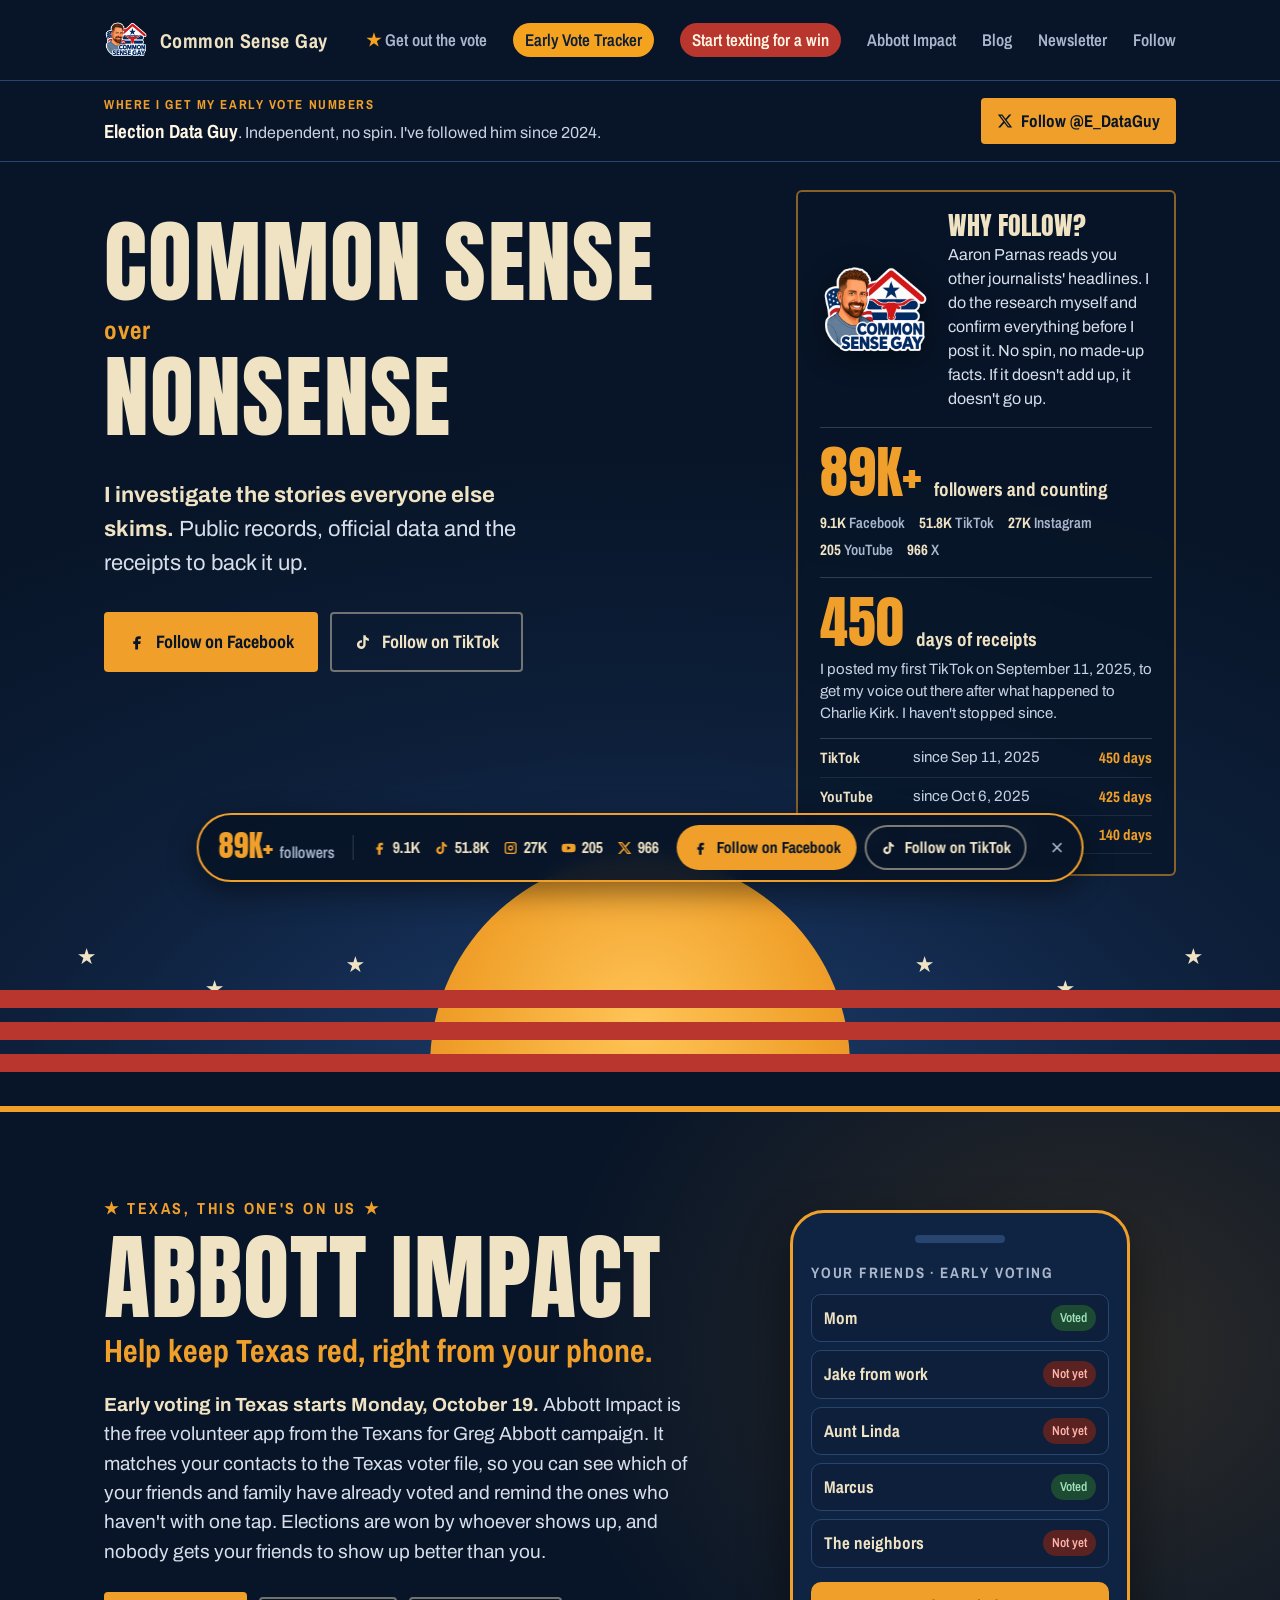
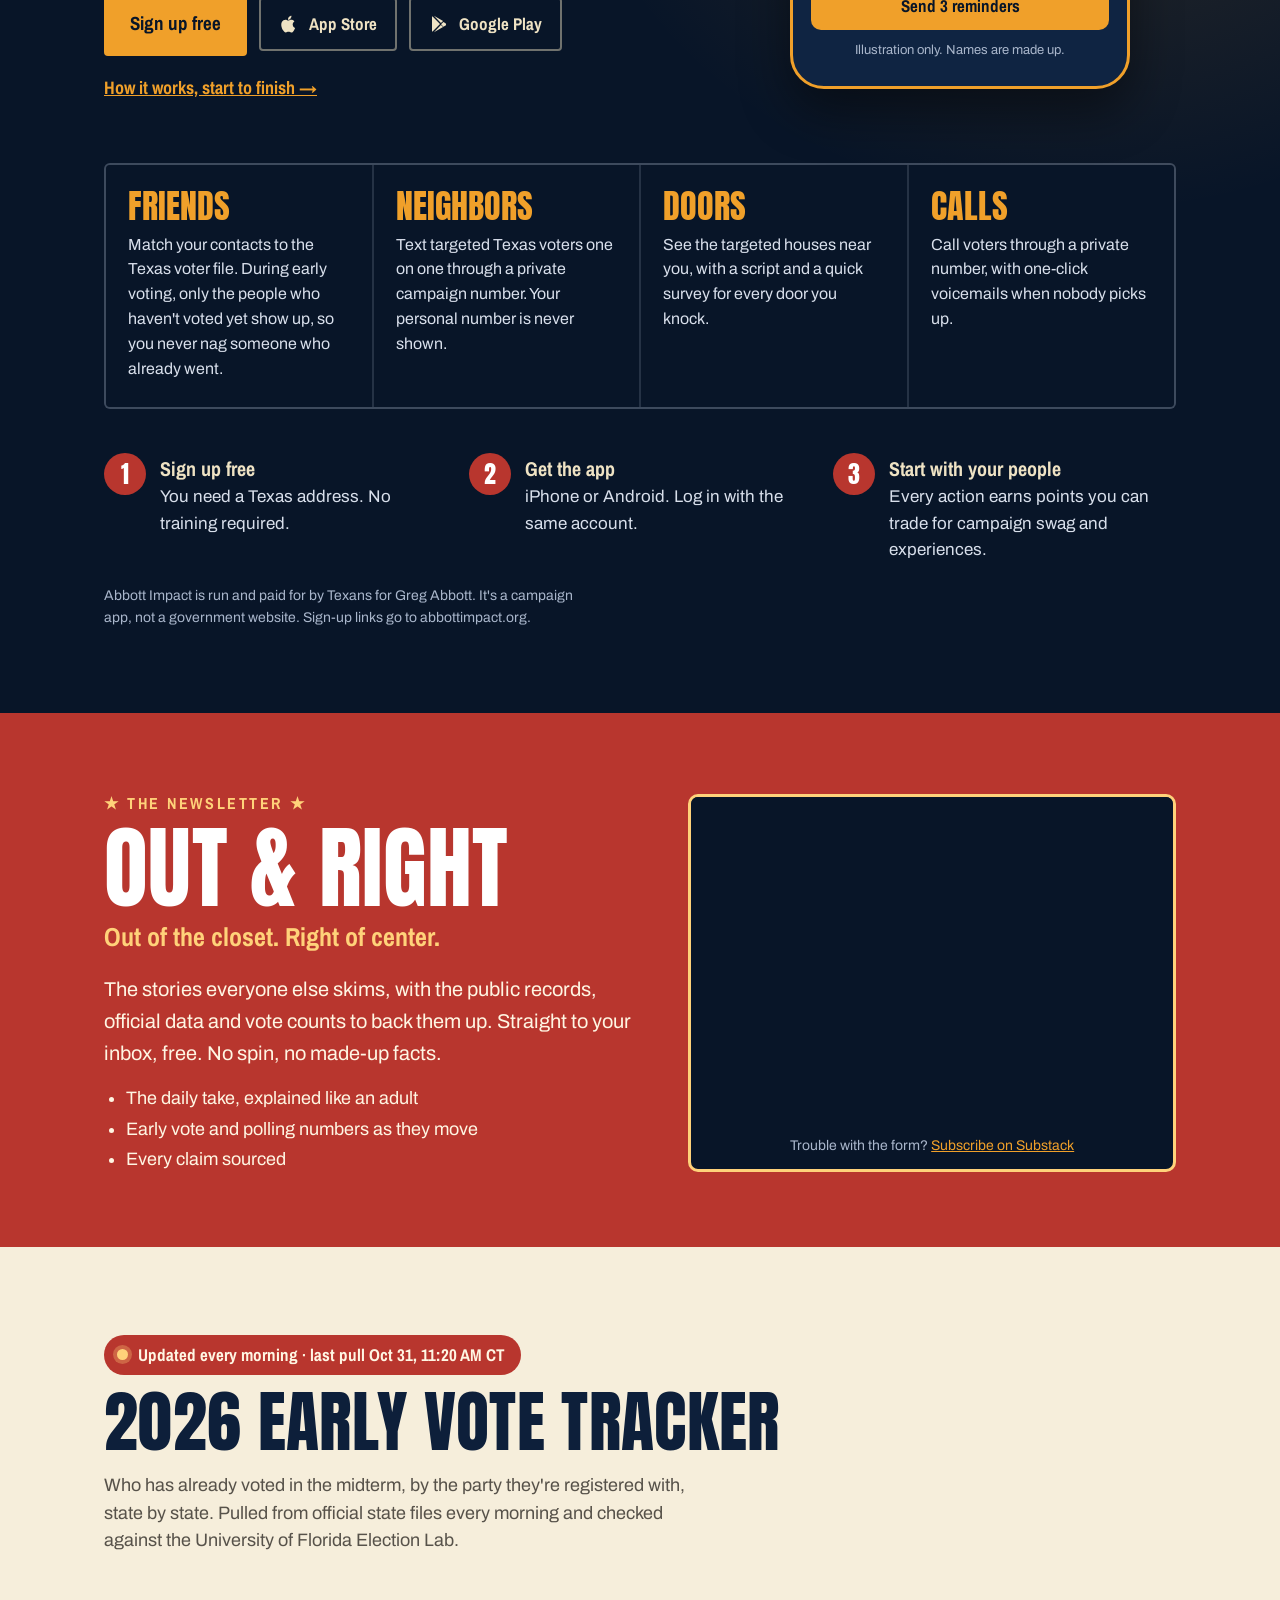
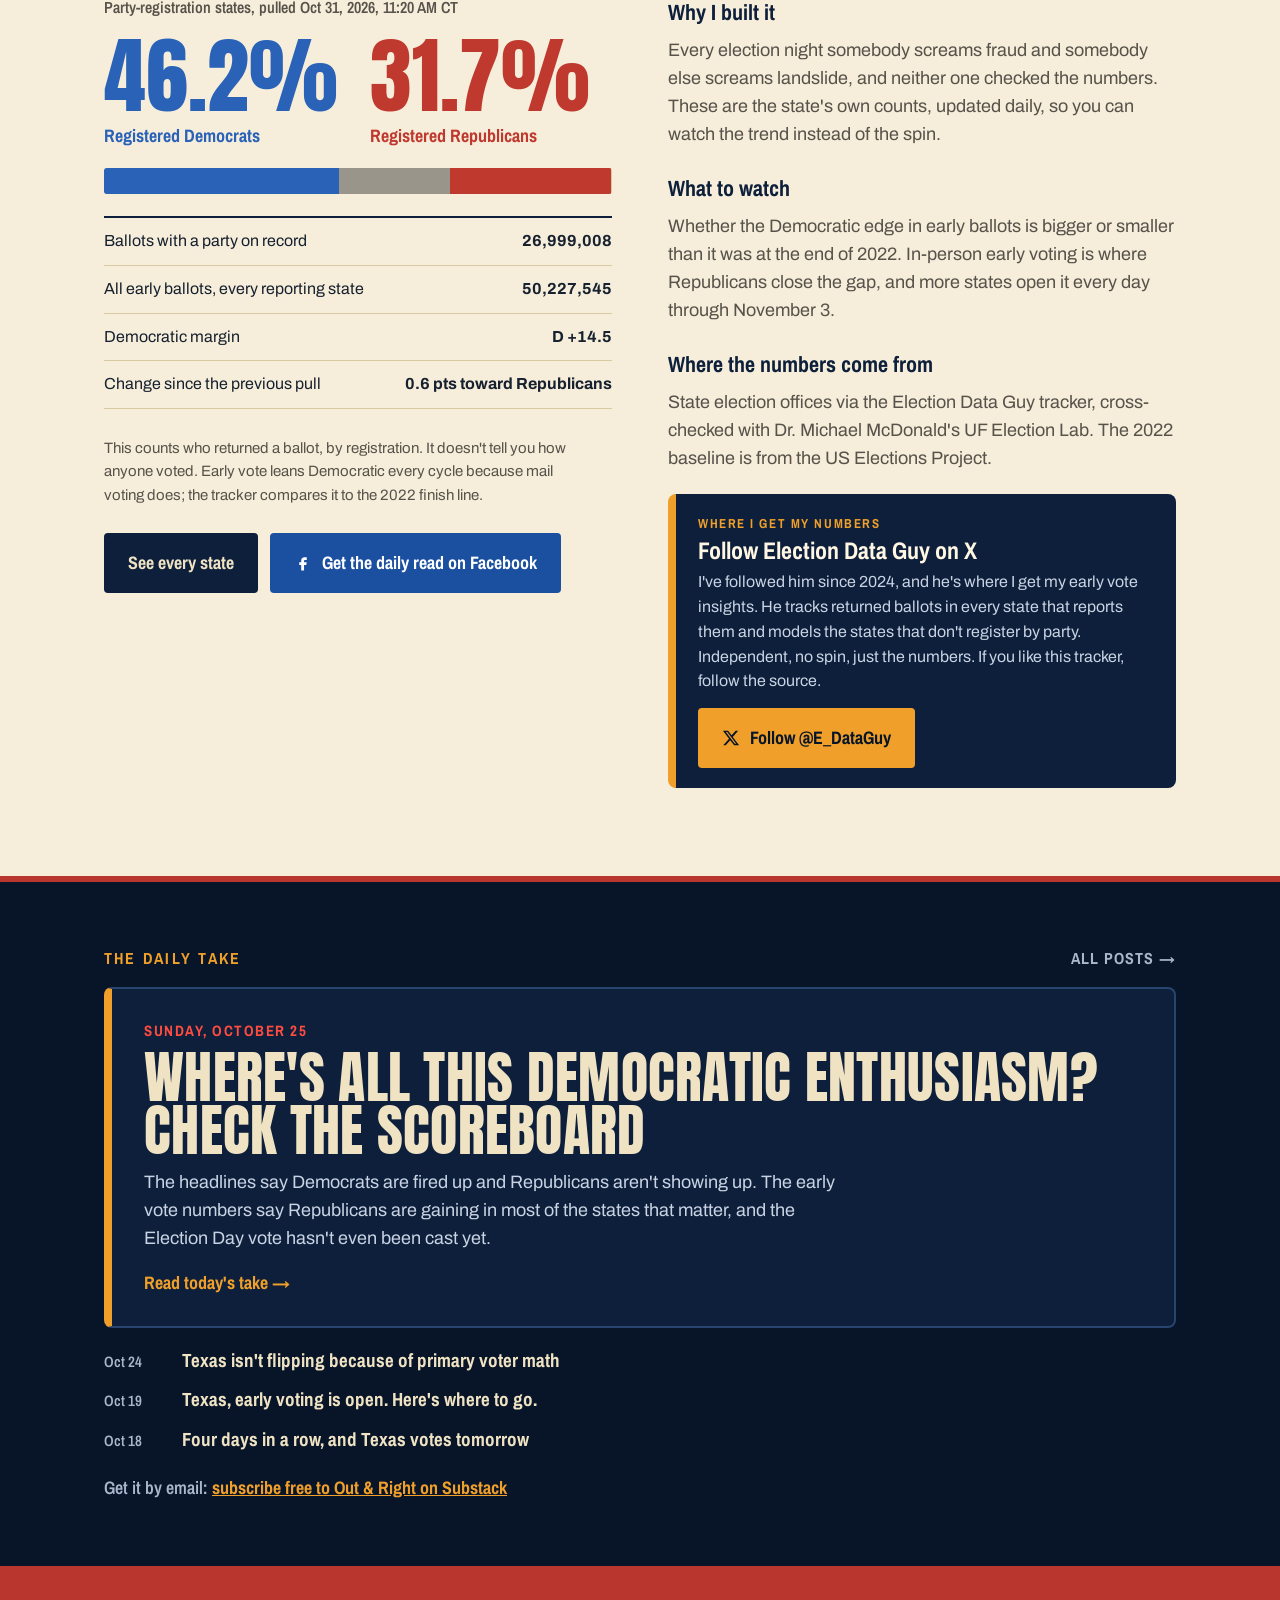
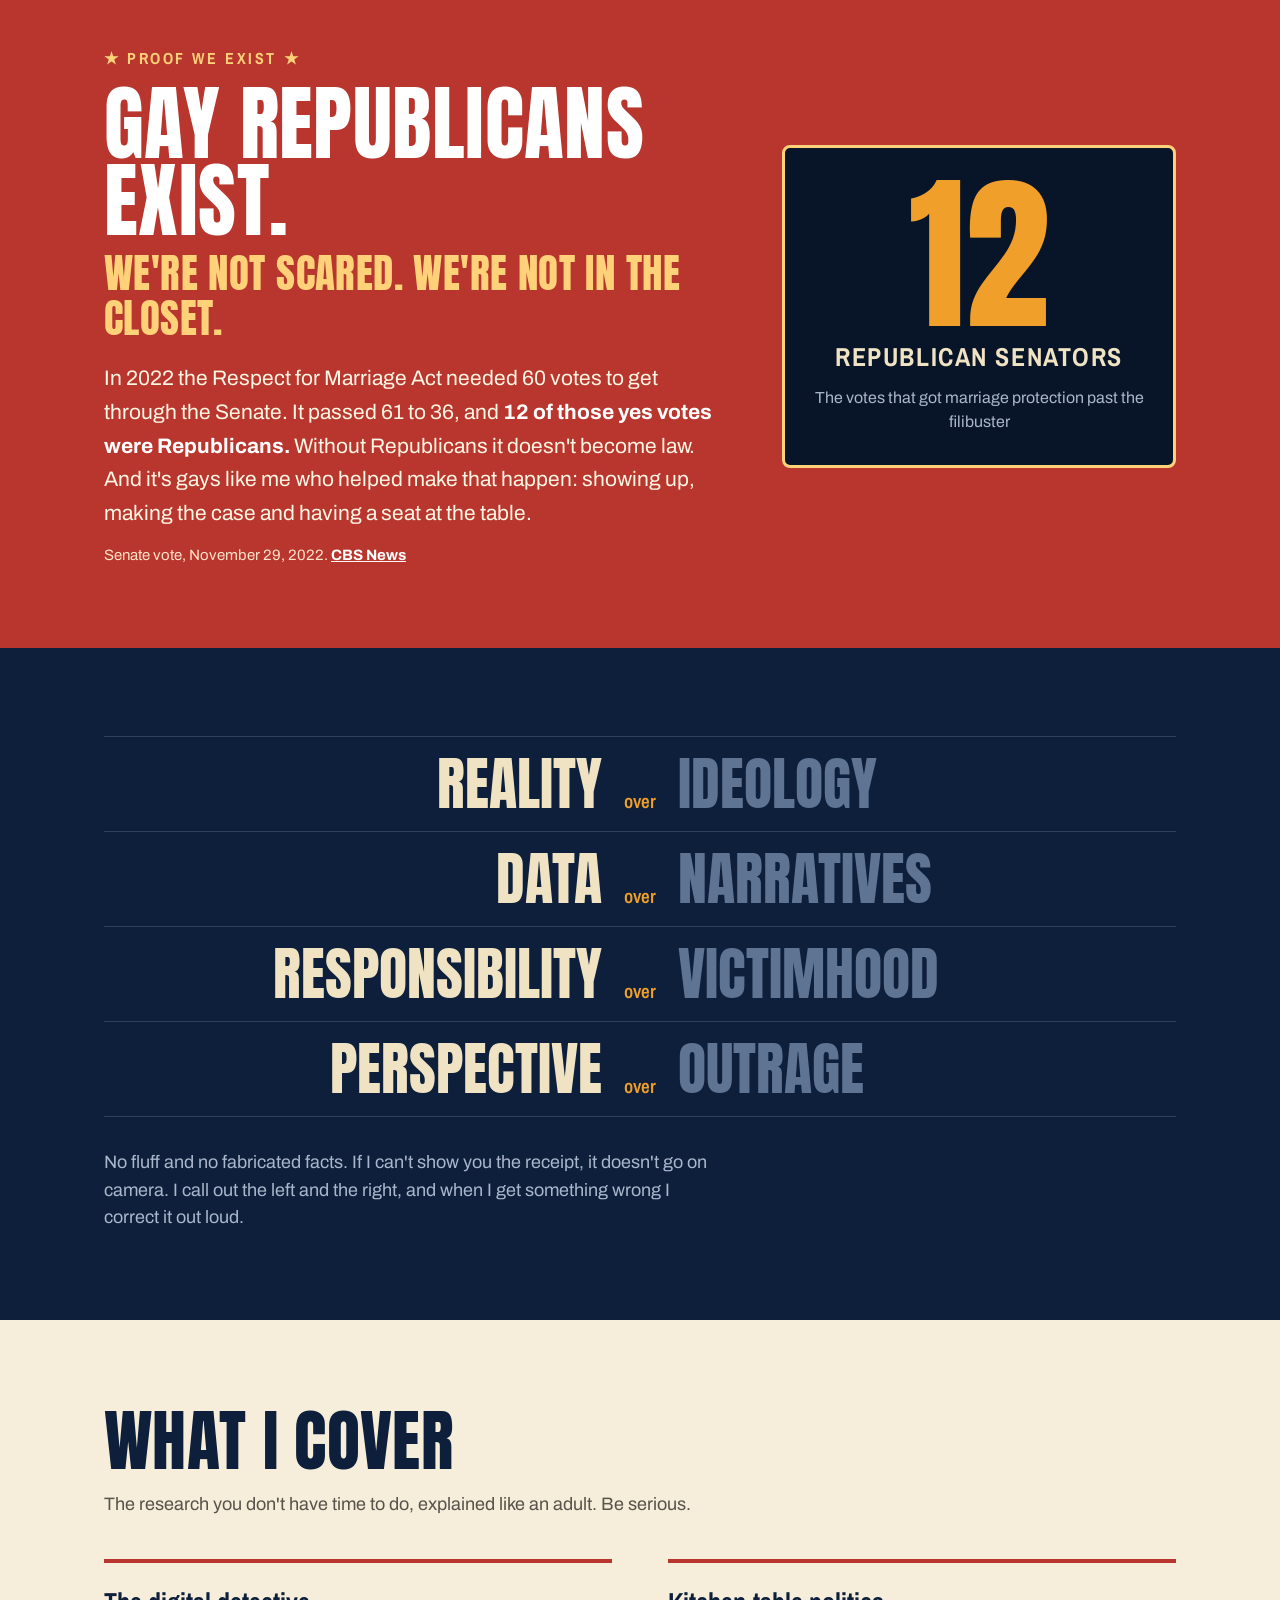
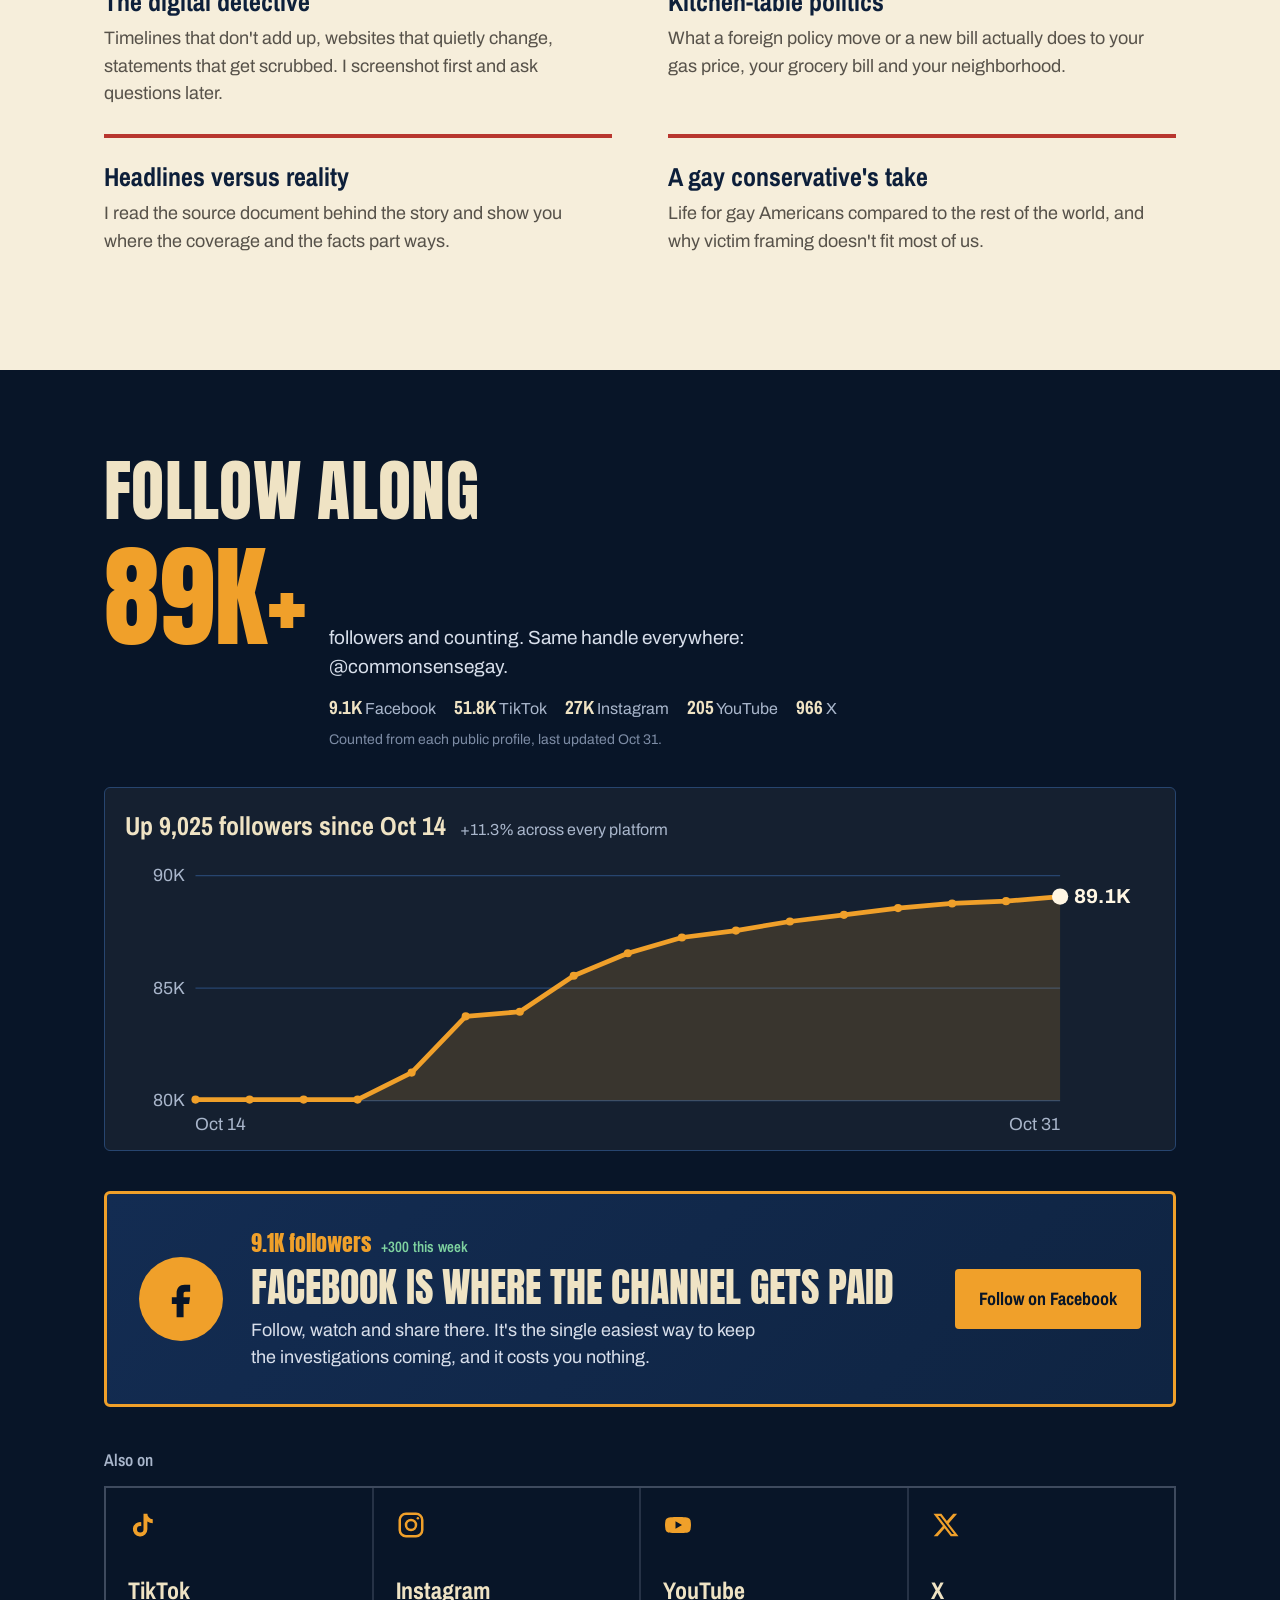
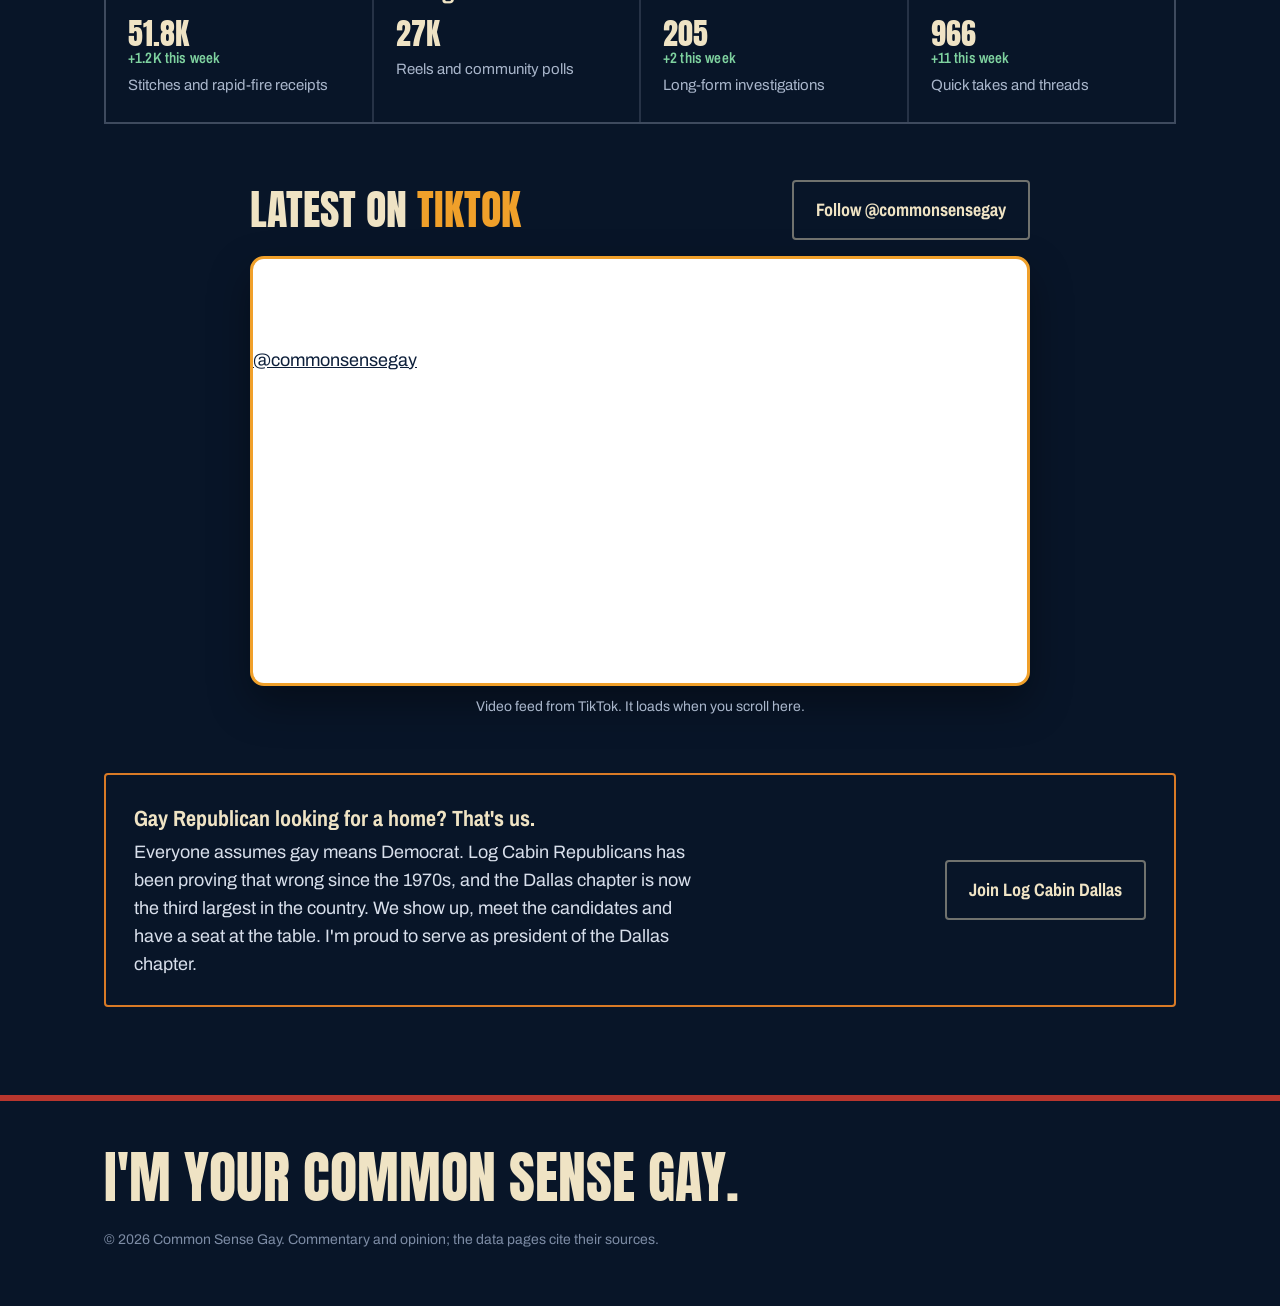
==== commit a9daedc2: "TikTok feed: centered branded card Co-Authored-By: Claude Opus 5.5 <noreply@anthropic.com> Claude-Se" ====
--- a/index.html
+++ b/index.html
@@ -255,14 +255,16 @@
 .plat svg{width:30px;height:30px;color:var(--sun)}
 .plat b{font-family:var(--narrow);font-size:24px;margin-top:26px}
 .plat span{color:var(--mist);font-size:15px}
-.ttfeed{margin-top:56px}
+.ttfeed{margin:56px auto 0;max-width:780px}
 .tt-head{display:flex;flex-wrap:wrap;align-items:center;justify-content:space-between;gap:14px;margin-bottom:16px}
 .tt-head h3{font-family:var(--display);font-weight:400;text-transform:uppercase;font-size:clamp(30px,4vw,42px);line-height:1;color:var(--cream);margin:0}
-.tt-box{background:#fff;border-radius:6px;min-height:420px;overflow:hidden;display:flex;justify-content:center}
-.tt-box blockquote.tiktok-embed{margin:0 auto!important;width:100%}
+.tt-head h3 span{color:var(--sun)}
+.tt-box{background:#fff;border:3px solid var(--sun);border-radius:14px;overflow:hidden;min-height:430px;display:flex;justify-content:center;box-shadow:0 18px 40px rgba(0,0,0,.35)}
+.tt-box blockquote.tiktok-embed{margin:0!important;width:100%;max-width:none!important;border:0!important}
+.tt-box iframe{display:block;border:0!important}
 .tt-box a{color:#0d1f3a}
 .tt-wait{color:#5f5a4e;align-self:center;font-family:var(--narrow);font-size:18px}
-.tt-note{margin:10px 0 0;font-size:14px;color:var(--mist)}
+.tt-note{margin:10px 0 0;font-size:14px;color:var(--mist);text-align:center}
 .lcr{margin-top:56px;display:flex;flex-wrap:wrap;align-items:center;justify-content:space-between;gap:20px;padding:26px 28px;border:2px solid var(--burnt);border-radius:4px}
 .lcr p{margin:0;max-width:56ch;color:#d8dfeb}
 .lcr b{color:var(--cream);font-family:var(--narrow);font-size:22px;display:block;margin-bottom:4px}
@@ -593,7 +595,7 @@
     </div>
     <div class="ttfeed" id="tiktok-feed">
       <div class="tt-head">
-        <h3>Latest on TikTok</h3>
+        <h3>Latest on <span>TikTok</span></h3>
         <a class="btn ghost" href="https://www.tiktok.com/@commonsensegay" rel="noopener" target="_blank" data-tt="feed_follow">Follow @commonsensegay</a>
       </div>
       <div class="tt-box" id="tt-box"><p class="tt-wait">Loading the latest videos…</p></div>
@@ -753,7 +755,7 @@
 (function(){
   var box=document.getElementById("tt-box"); if(!box)return; var done=false;
   function load(){ if(done)return; done=true;
-    box.innerHTML='<blockquote class="tiktok-embed" cite="https://www.tiktok.com/@commonsensegay" data-unique-id="commonsensegay" data-embed-type="creator" style="max-width:780px;min-width:288px;"><section><a target="_blank" rel="noopener" href="https://www.tiktok.com/@commonsensegay?refer=creator_embed">@commonsensegay</a></section></blockquote>';
+    box.innerHTML='<blockquote class="tiktok-embed" cite="https://www.tiktok.com/@commonsensegay" data-unique-id="commonsensegay" data-embed-type="creator" style="min-width:288px;"><section><a target="_blank" rel="noopener" href="https://www.tiktok.com/@commonsensegay?refer=creator_embed">@commonsensegay</a></section></blockquote>';
     var s=document.createElement("script"); s.async=true; s.src="https://www.tiktok.com/embed.js"; document.body.appendChild(s);
     if(typeof gtag==="function")gtag("event","tiktok_feed_view",{page_path:location.pathname});
   }
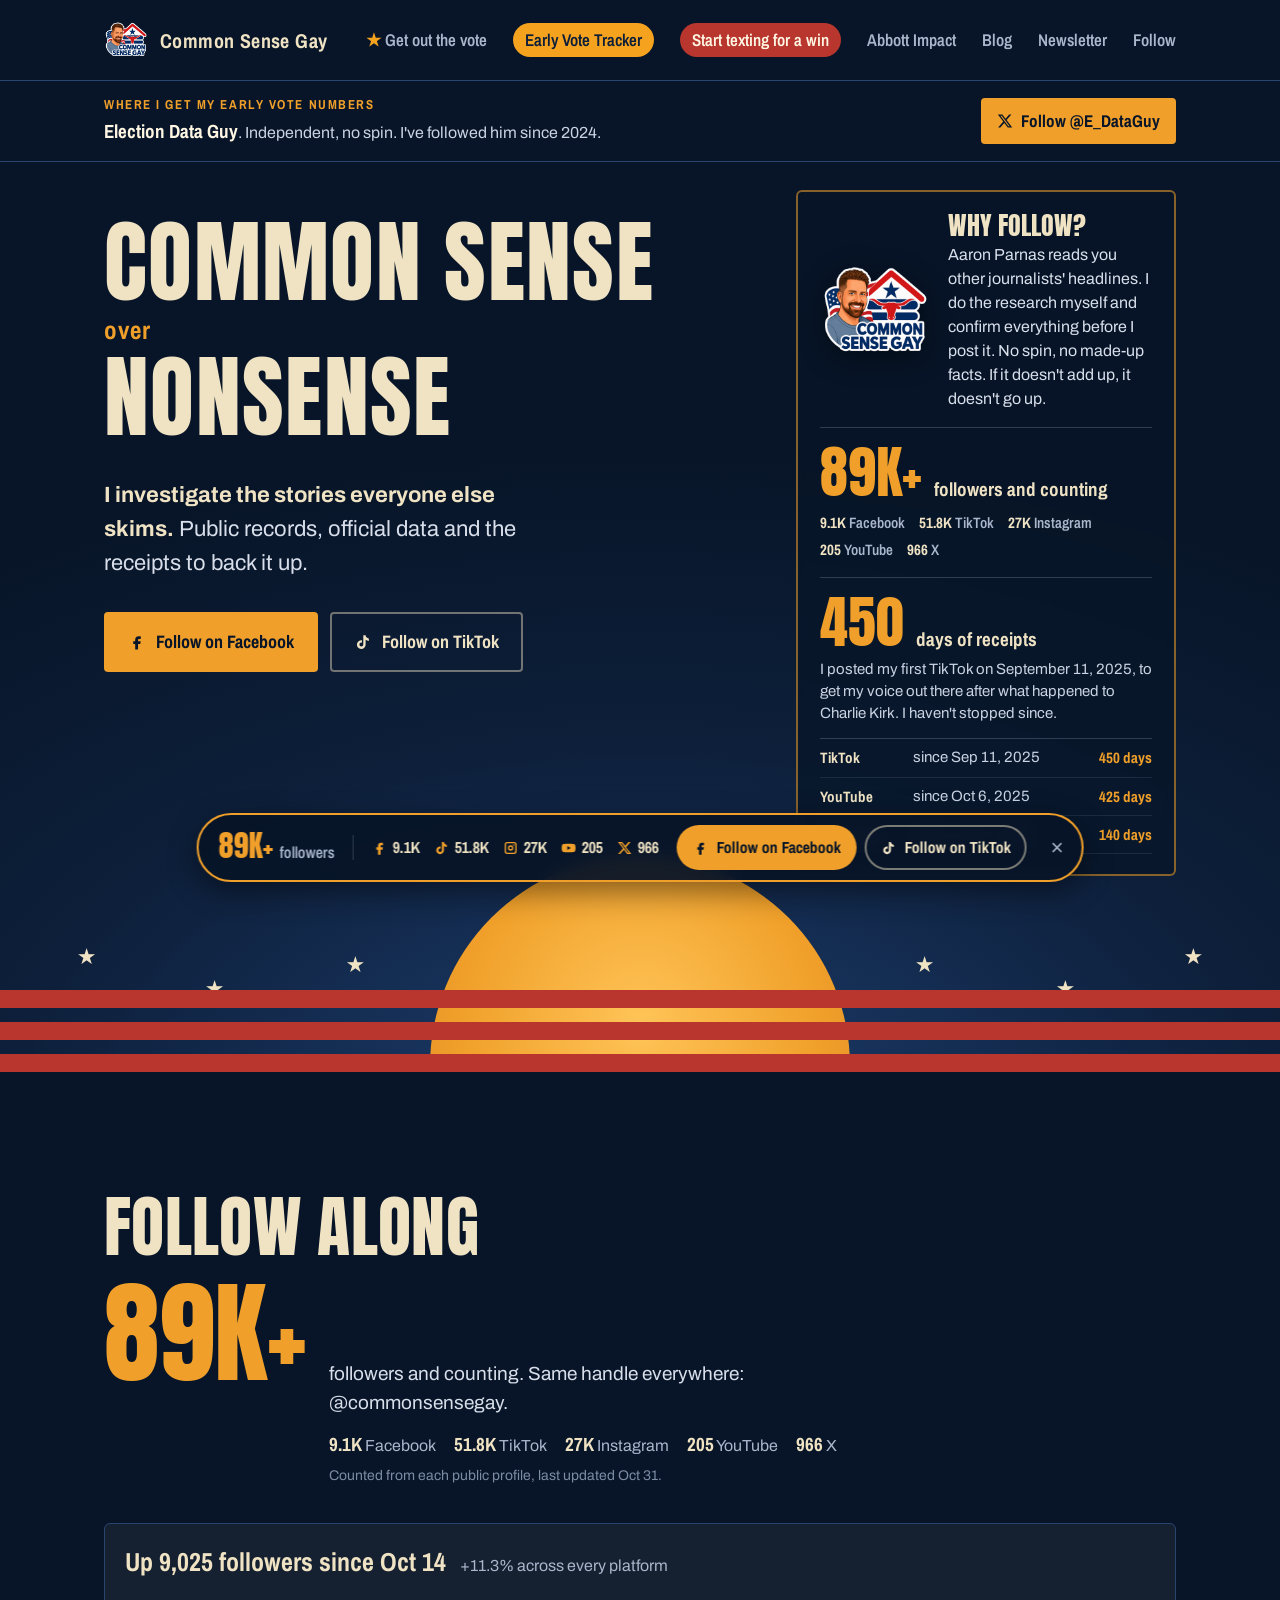
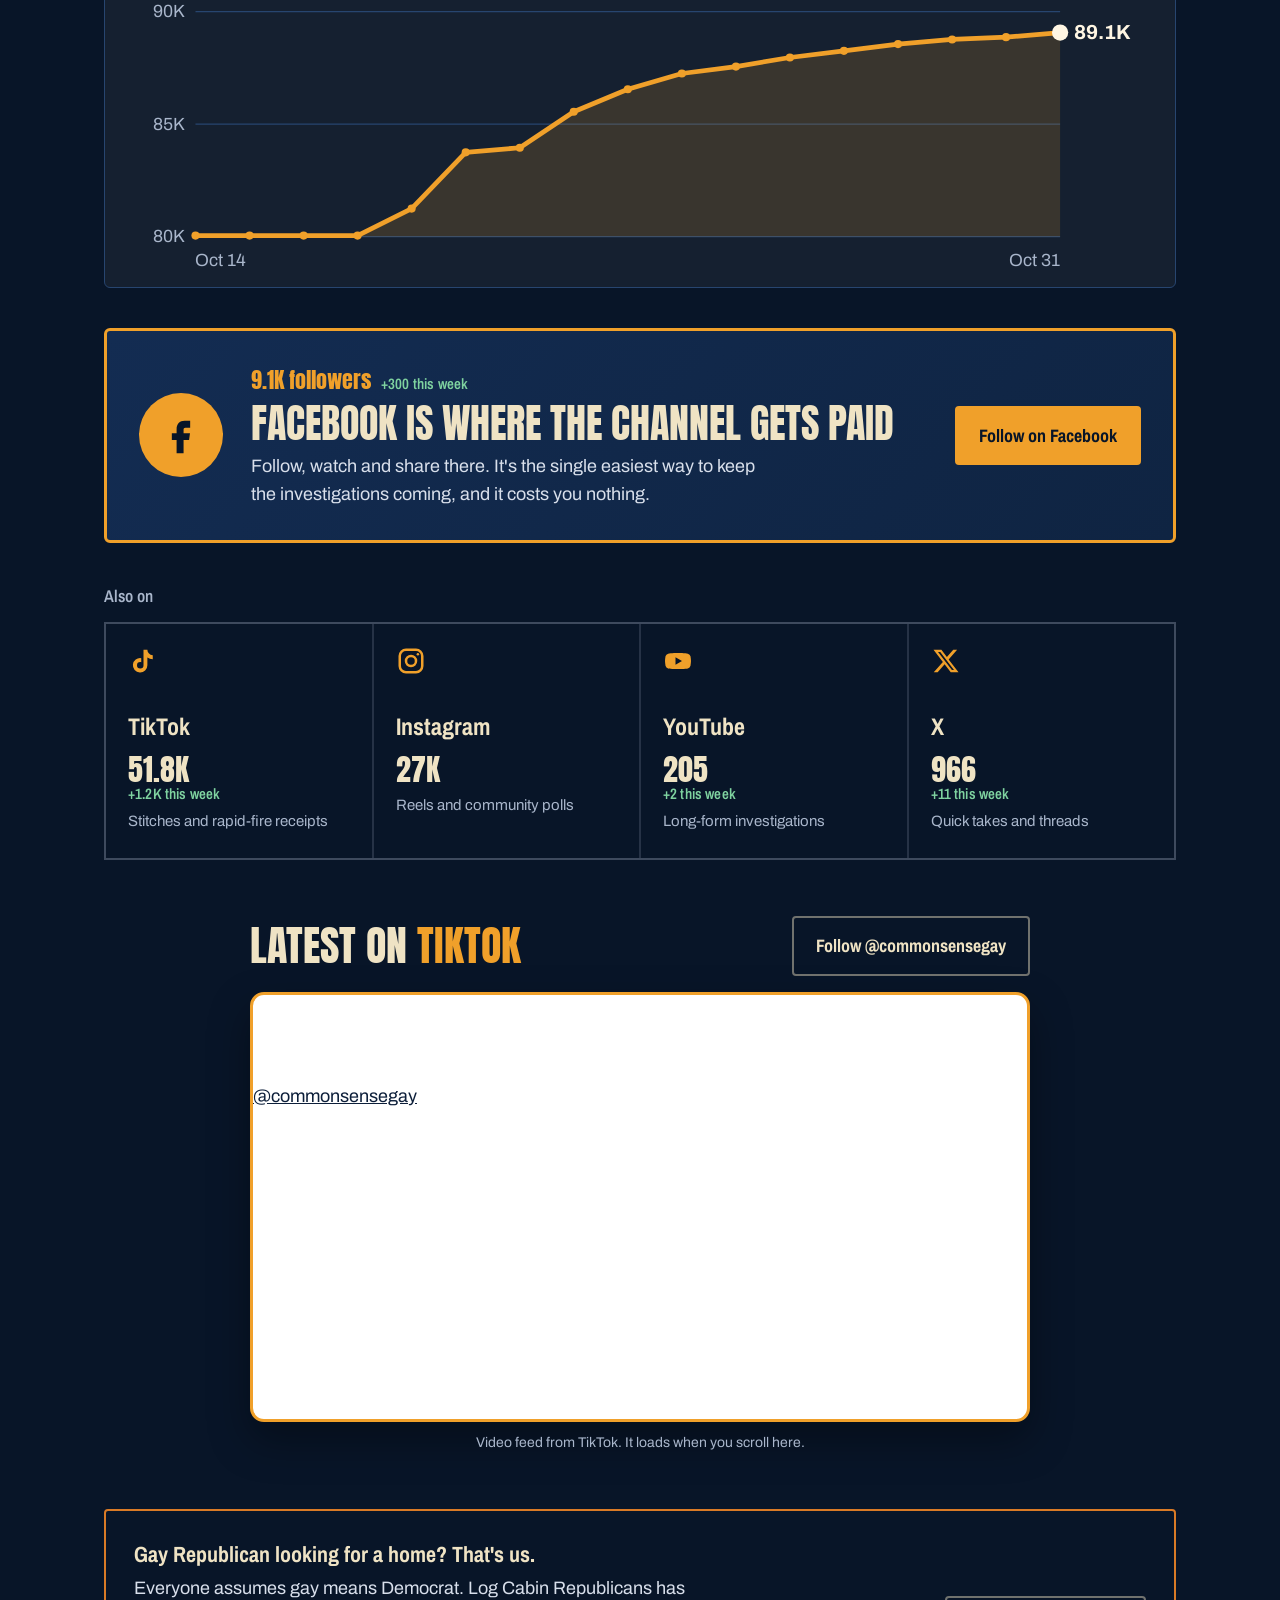
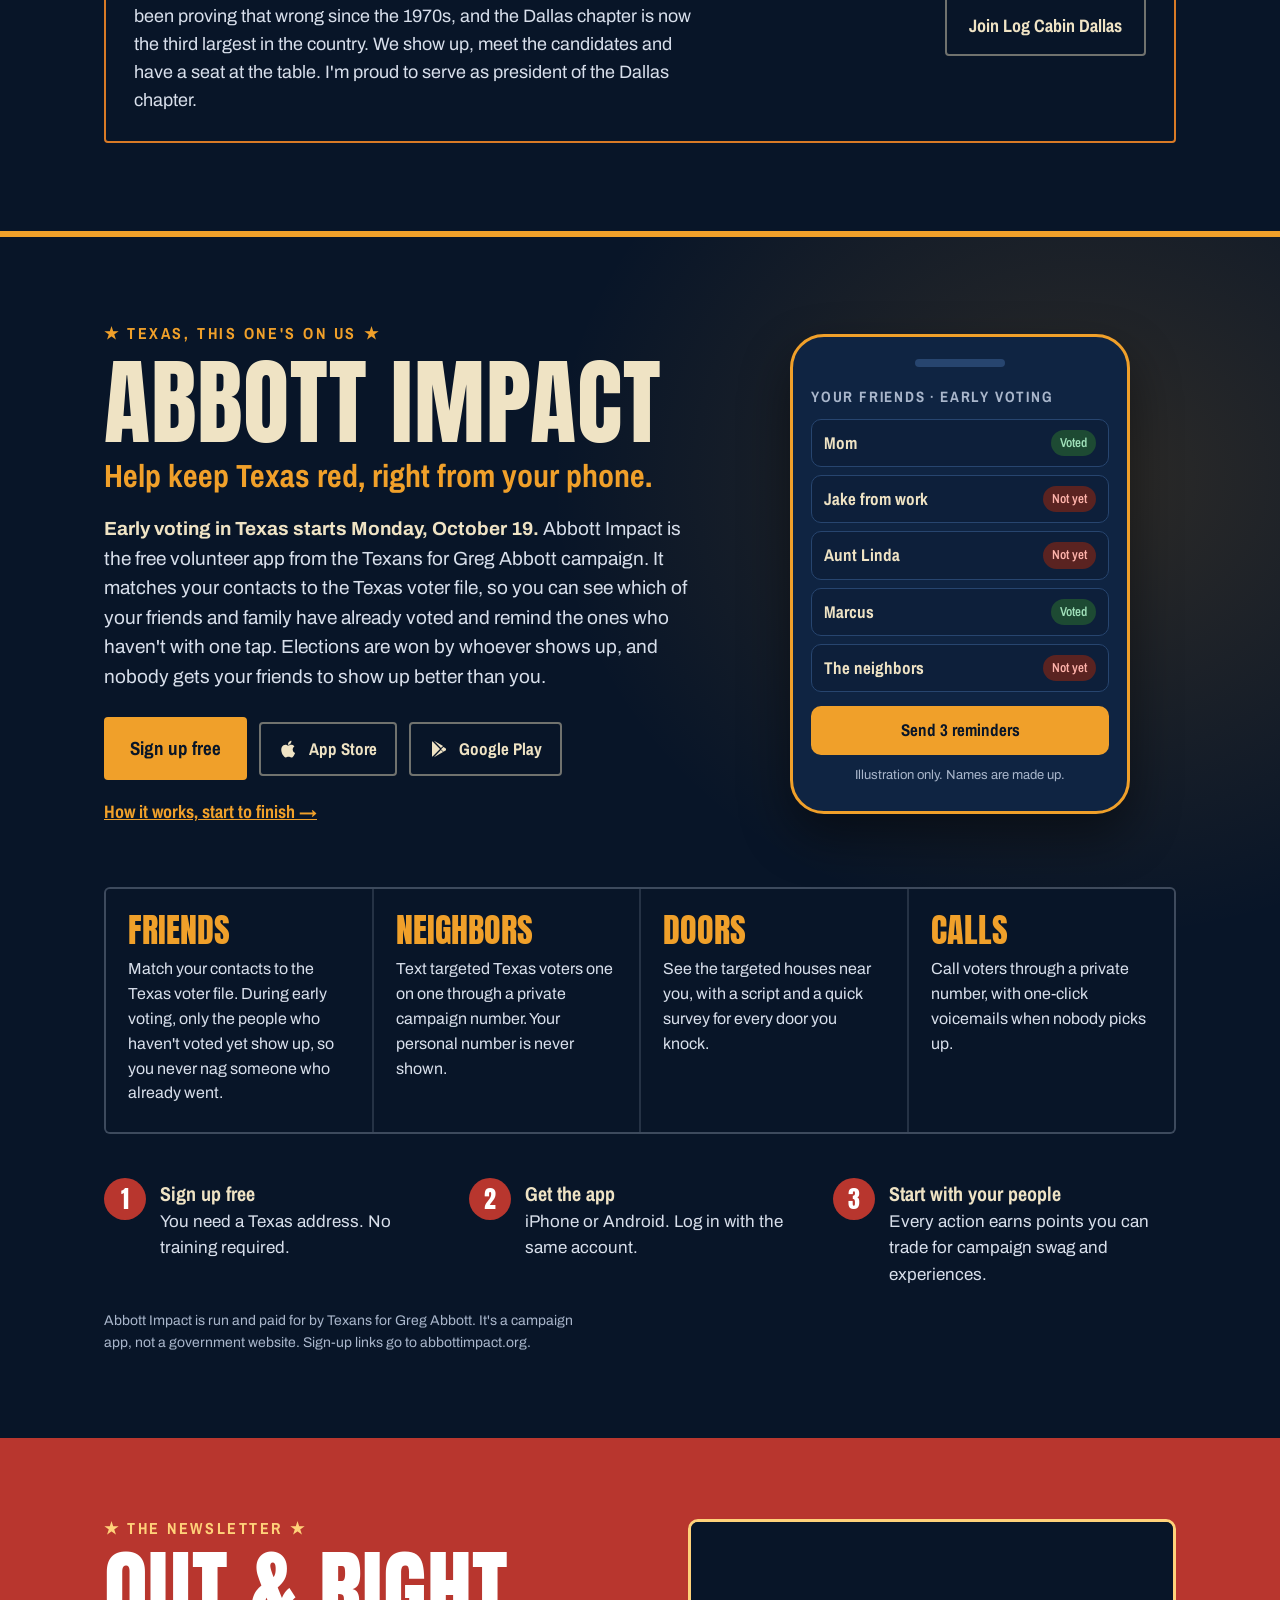
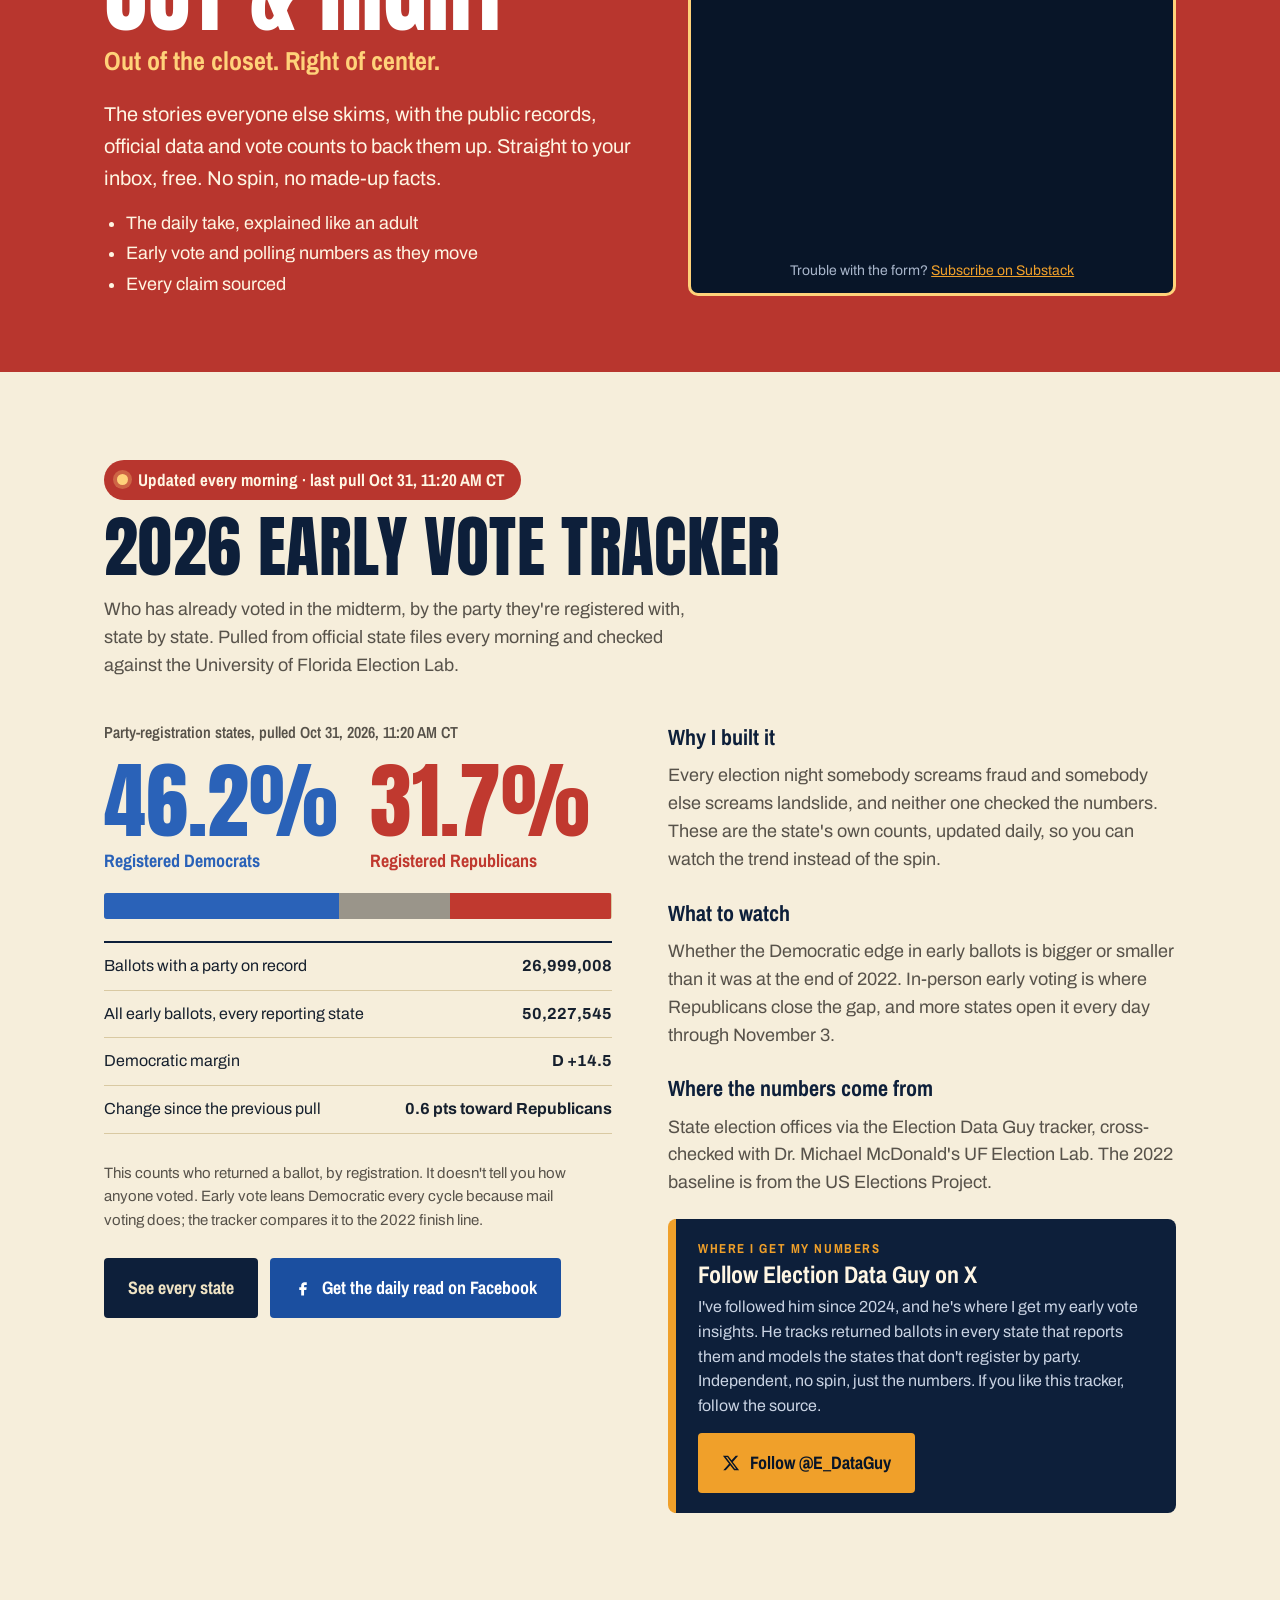
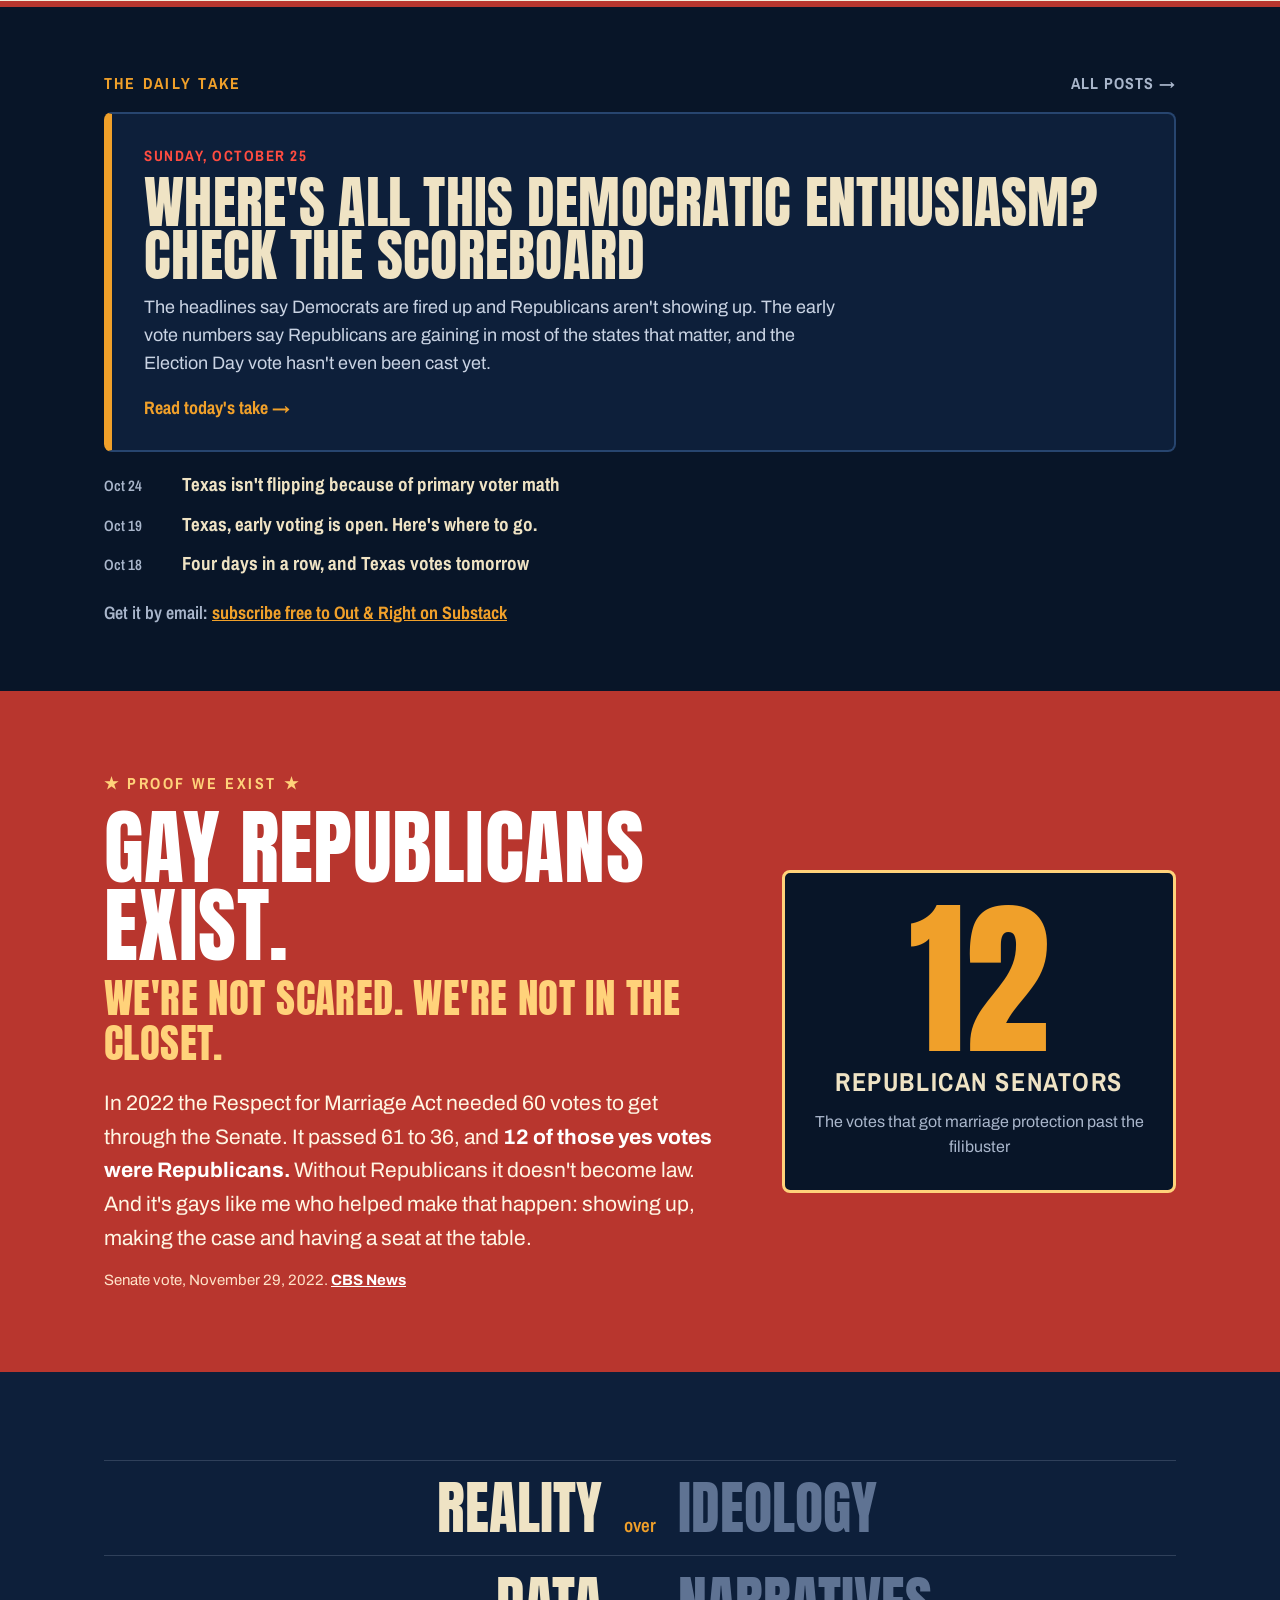
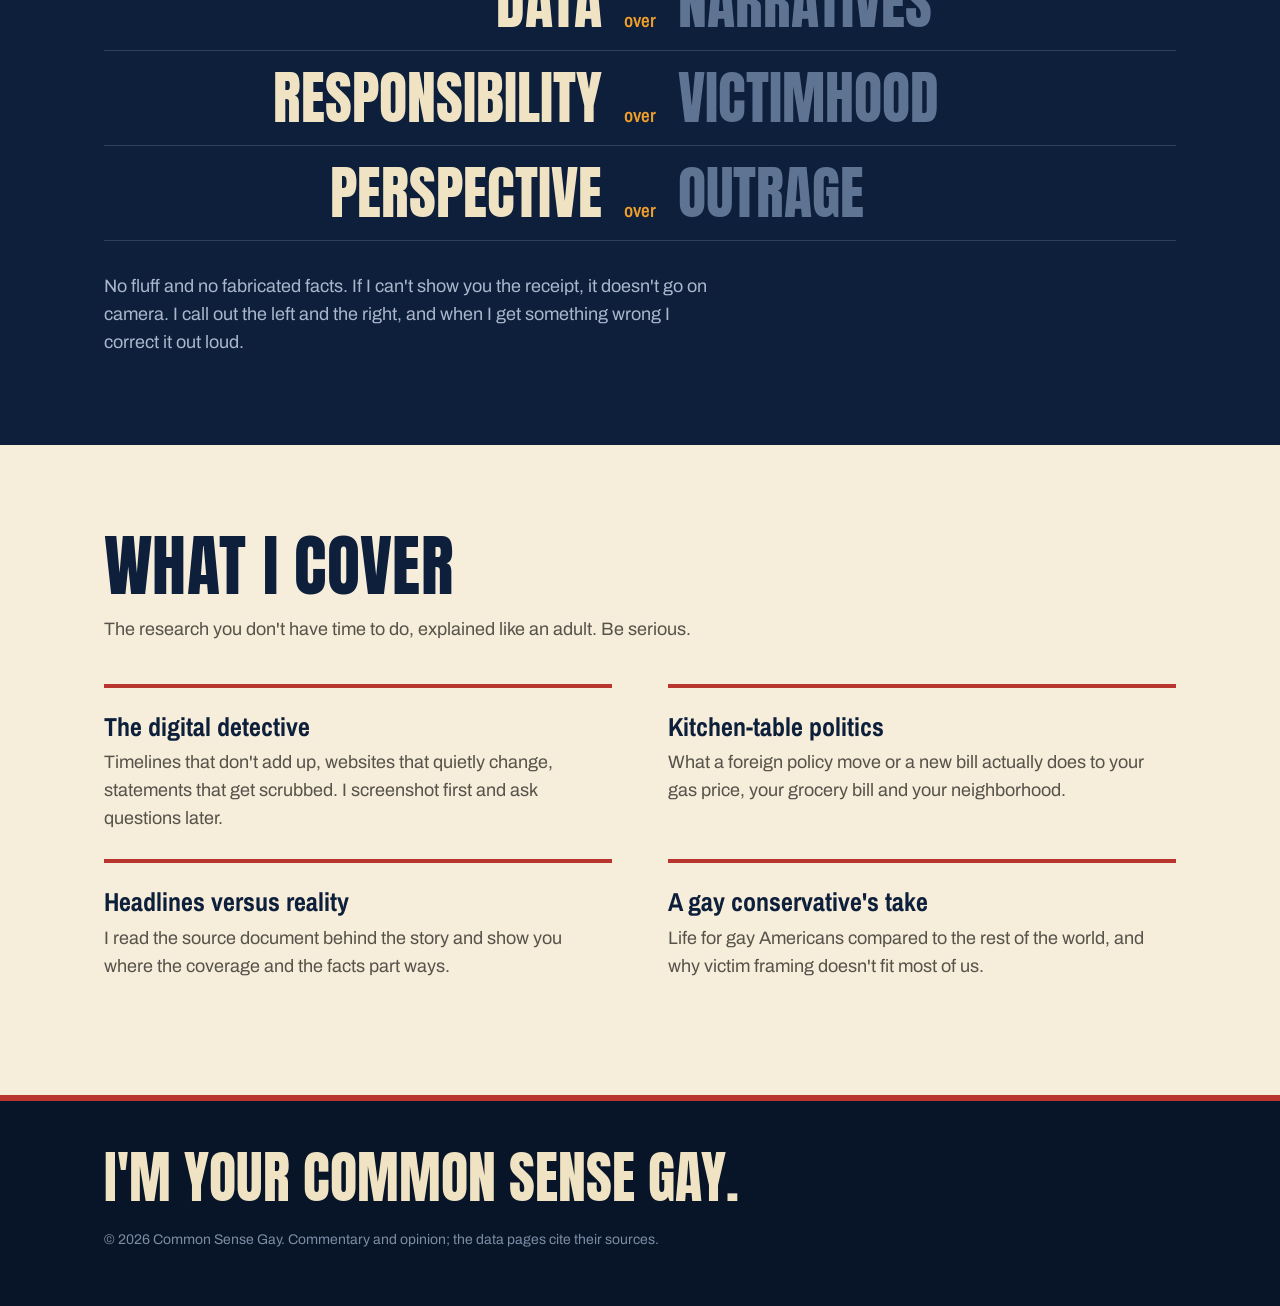
==== commit d8d136f4: "Homepage: move Follow along (followers, growth chart, TikTok feed) up under the hero Co-Authored-By:" ====
--- a/index.html
+++ b/index.html
@@ -410,6 +410,54 @@
   </div>
 </section>
 
+<section class="follow" id="follow" aria-labelledby="follow-title">
+  <div class="wrap">
+    <h2 id="follow-title">Follow along</h2>
+    <div class="tally" aria-live="polite">
+      <span class="big" id="fl-total">53K+</span>
+      <span class="what">followers and counting. Same handle everywhere: @commonsensegay.<span class="brk" id="fl-brk"></span><small id="fl-asof">Counted from each public profile, updated daily.</small></span>
+    </div>
+    <figure class="growth" id="fl-growth" hidden>
+      <figcaption><b id="gr-head"></b><span id="gr-sub"></span></figcaption>
+      <div id="gr-chart"></div>
+    </figure>
+    <div class="fbfeat">
+      <div class="fbicon"><svg viewBox="0 0 24 24" fill="currentColor" aria-hidden="true"><path d="M14 8h3V4.2h-3c-2.8 0-4.4 1.8-4.4 4.6V11H7v3.7h2.6V22h3.8v-7.3h3l.5-3.7h-3.5V9.1c0-.7.3-1.1 1-1.1z"/></svg></div>
+      <div>
+        <span class="fbcount" data-p="facebook"></span><h3>Facebook is where the channel gets paid</h3>
+        <p>Follow, watch and share there. It's the single easiest way to keep the investigations coming, and it costs you nothing.</p>
+      </div>
+      <a class="btn primary" href="https://www.facebook.com/Commonsensegay/" rel="noopener">Follow on Facebook</a>
+    </div>
+    <p class="also">Also on</p>
+    <div class="plats">
+      <a class="plat" href="https://www.tiktok.com/@commonsensegay" rel="noopener">
+        <svg viewBox="0 0 24 24" fill="currentColor" aria-hidden="true"><path d="M16.6 5.8A4.3 4.3 0 0 1 15.5 3h-3.1v12.4a2.6 2.6 0 1 1-2.6-2.6c.3 0 .5 0 .8.1V9.7a5.8 5.8 0 1 0 4.9 5.7V9.1a7.4 7.4 0 0 0 4.3 1.4V7.4a4.3 4.3 0 0 1-3.2-1.6z"/></svg>
+        <b>TikTok</b><em class="cnt" data-p="tiktok"></em><span>Stitches and rapid-fire receipts</span></a>
+      <a class="plat" href="https://www.instagram.com/commonsensegay" rel="noopener">
+        <svg viewBox="0 0 24 24" fill="none" stroke="currentColor" stroke-width="2" aria-hidden="true"><rect x="3" y="3" width="18" height="18" rx="5"/><circle cx="12" cy="12" r="4"/><circle cx="17.5" cy="6.5" r="1" fill="currentColor" stroke="none"/></svg>
+        <b>Instagram</b><em class="cnt" data-p="instagram"></em><span>Reels and community polls</span></a>
+      <a class="plat" href="https://www.youtube.com/@commonsensegay" rel="noopener">
+        <svg viewBox="0 0 24 24" fill="currentColor" aria-hidden="true"><path d="M22 8.2a3 3 0 0 0-2.1-2.1C18 5.6 12 5.6 12 5.6s-6 0-7.9.5A3 3 0 0 0 2 8.2 31 31 0 0 0 1.6 12 31 31 0 0 0 2 15.8a3 3 0 0 0 2.1 2.1c1.9.5 7.9.5 7.9.5s6 0 7.9-.5a3 3 0 0 0 2.1-2.1 31 31 0 0 0 .4-3.8 31 31 0 0 0-.4-3.8zM10 15V9l5.2 3z"/></svg>
+        <b>YouTube</b><em class="cnt" data-p="youtube"></em><span>Long-form investigations</span></a>
+      <a class="plat" href="https://x.com/commonsensegay" rel="noopener">
+        <svg viewBox="0 0 24 24" fill="currentColor" aria-hidden="true"><path d="M17.8 3h3.1l-6.8 7.7L22 21h-6.2l-4.9-6.4L5.3 21H2.2l7.3-8.3L2 3h6.3l4.4 5.8zm-1.1 16.2h1.7L7.4 4.7H5.6z"/></svg>
+        <b>X</b><em class="cnt" data-p="x"></em><span>Quick takes and threads</span></a>
+    </div>
+    <div class="ttfeed" id="tiktok-feed">
+      <div class="tt-head">
+        <h3>Latest on <span>TikTok</span></h3>
+        <a class="btn ghost" href="https://www.tiktok.com/@commonsensegay" rel="noopener" target="_blank" data-tt="feed_follow">Follow @commonsensegay</a>
+      </div>
+      <div class="tt-box" id="tt-box"><p class="tt-wait">Loading the latest videos…</p></div>
+      <p class="tt-note">Video feed from TikTok. It loads when you scroll here.</p>
+    </div>
+    <div class="lcr">
+      <p><b>Gay Republican looking for a home? That's us.</b>Everyone assumes gay means Democrat. Log Cabin Republicans has been proving that wrong since the 1970s, and the Dallas chapter is now the third largest in the country. We show up, meet the candidates and have a seat at the table. I'm proud to serve as president of the Dallas chapter.</p>
+      <a class="btn ghost" href="https://logcabindallas.com" rel="noopener">Join Log Cabin Dallas</a>
+    </div>
+  </div>
+</section>
 <section class="ai" id="abbott-impact" aria-labelledby="ai-title" data-ai-view="homepage">
   <div class="wrap">
     <div class="ai-grid">
@@ -559,54 +607,6 @@
   </div>
 </section>
 
-<section class="follow" id="follow" aria-labelledby="follow-title">
-  <div class="wrap">
-    <h2 id="follow-title">Follow along</h2>
-    <div class="tally" aria-live="polite">
-      <span class="big" id="fl-total">53K+</span>
-      <span class="what">followers and counting. Same handle everywhere: @commonsensegay.<span class="brk" id="fl-brk"></span><small id="fl-asof">Counted from each public profile, updated daily.</small></span>
-    </div>
-    <figure class="growth" id="fl-growth" hidden>
-      <figcaption><b id="gr-head"></b><span id="gr-sub"></span></figcaption>
-      <div id="gr-chart"></div>
-    </figure>
-    <div class="fbfeat">
-      <div class="fbicon"><svg viewBox="0 0 24 24" fill="currentColor" aria-hidden="true"><path d="M14 8h3V4.2h-3c-2.8 0-4.4 1.8-4.4 4.6V11H7v3.7h2.6V22h3.8v-7.3h3l.5-3.7h-3.5V9.1c0-.7.3-1.1 1-1.1z"/></svg></div>
-      <div>
-        <span class="fbcount" data-p="facebook"></span><h3>Facebook is where the channel gets paid</h3>
-        <p>Follow, watch and share there. It's the single easiest way to keep the investigations coming, and it costs you nothing.</p>
-      </div>
-      <a class="btn primary" href="https://www.facebook.com/Commonsensegay/" rel="noopener">Follow on Facebook</a>
-    </div>
-    <p class="also">Also on</p>
-    <div class="plats">
-      <a class="plat" href="https://www.tiktok.com/@commonsensegay" rel="noopener">
-        <svg viewBox="0 0 24 24" fill="currentColor" aria-hidden="true"><path d="M16.6 5.8A4.3 4.3 0 0 1 15.5 3h-3.1v12.4a2.6 2.6 0 1 1-2.6-2.6c.3 0 .5 0 .8.1V9.7a5.8 5.8 0 1 0 4.9 5.7V9.1a7.4 7.4 0 0 0 4.3 1.4V7.4a4.3 4.3 0 0 1-3.2-1.6z"/></svg>
-        <b>TikTok</b><em class="cnt" data-p="tiktok"></em><span>Stitches and rapid-fire receipts</span></a>
-      <a class="plat" href="https://www.instagram.com/commonsensegay" rel="noopener">
-        <svg viewBox="0 0 24 24" fill="none" stroke="currentColor" stroke-width="2" aria-hidden="true"><rect x="3" y="3" width="18" height="18" rx="5"/><circle cx="12" cy="12" r="4"/><circle cx="17.5" cy="6.5" r="1" fill="currentColor" stroke="none"/></svg>
-        <b>Instagram</b><em class="cnt" data-p="instagram"></em><span>Reels and community polls</span></a>
-      <a class="plat" href="https://www.youtube.com/@commonsensegay" rel="noopener">
-        <svg viewBox="0 0 24 24" fill="currentColor" aria-hidden="true"><path d="M22 8.2a3 3 0 0 0-2.1-2.1C18 5.6 12 5.6 12 5.6s-6 0-7.9.5A3 3 0 0 0 2 8.2 31 31 0 0 0 1.6 12 31 31 0 0 0 2 15.8a3 3 0 0 0 2.1 2.1c1.9.5 7.9.5 7.9.5s6 0 7.9-.5a3 3 0 0 0 2.1-2.1 31 31 0 0 0 .4-3.8 31 31 0 0 0-.4-3.8zM10 15V9l5.2 3z"/></svg>
-        <b>YouTube</b><em class="cnt" data-p="youtube"></em><span>Long-form investigations</span></a>
-      <a class="plat" href="https://x.com/commonsensegay" rel="noopener">
-        <svg viewBox="0 0 24 24" fill="currentColor" aria-hidden="true"><path d="M17.8 3h3.1l-6.8 7.7L22 21h-6.2l-4.9-6.4L5.3 21H2.2l7.3-8.3L2 3h6.3l4.4 5.8zm-1.1 16.2h1.7L7.4 4.7H5.6z"/></svg>
-        <b>X</b><em class="cnt" data-p="x"></em><span>Quick takes and threads</span></a>
-    </div>
-    <div class="ttfeed" id="tiktok-feed">
-      <div class="tt-head">
-        <h3>Latest on <span>TikTok</span></h3>
-        <a class="btn ghost" href="https://www.tiktok.com/@commonsensegay" rel="noopener" target="_blank" data-tt="feed_follow">Follow @commonsensegay</a>
-      </div>
-      <div class="tt-box" id="tt-box"><p class="tt-wait">Loading the latest videos…</p></div>
-      <p class="tt-note">Video feed from TikTok. It loads when you scroll here.</p>
-    </div>
-    <div class="lcr">
-      <p><b>Gay Republican looking for a home? That's us.</b>Everyone assumes gay means Democrat. Log Cabin Republicans has been proving that wrong since the 1970s, and the Dallas chapter is now the third largest in the country. We show up, meet the candidates and have a seat at the table. I'm proud to serve as president of the Dallas chapter.</p>
-      <a class="btn ghost" href="https://logcabindallas.com" rel="noopener">Join Log Cabin Dallas</a>
-    </div>
-  </div>
-</section>
 </main>
 
 <aside class="dock" id="dock" aria-label="Follower count" hidden>
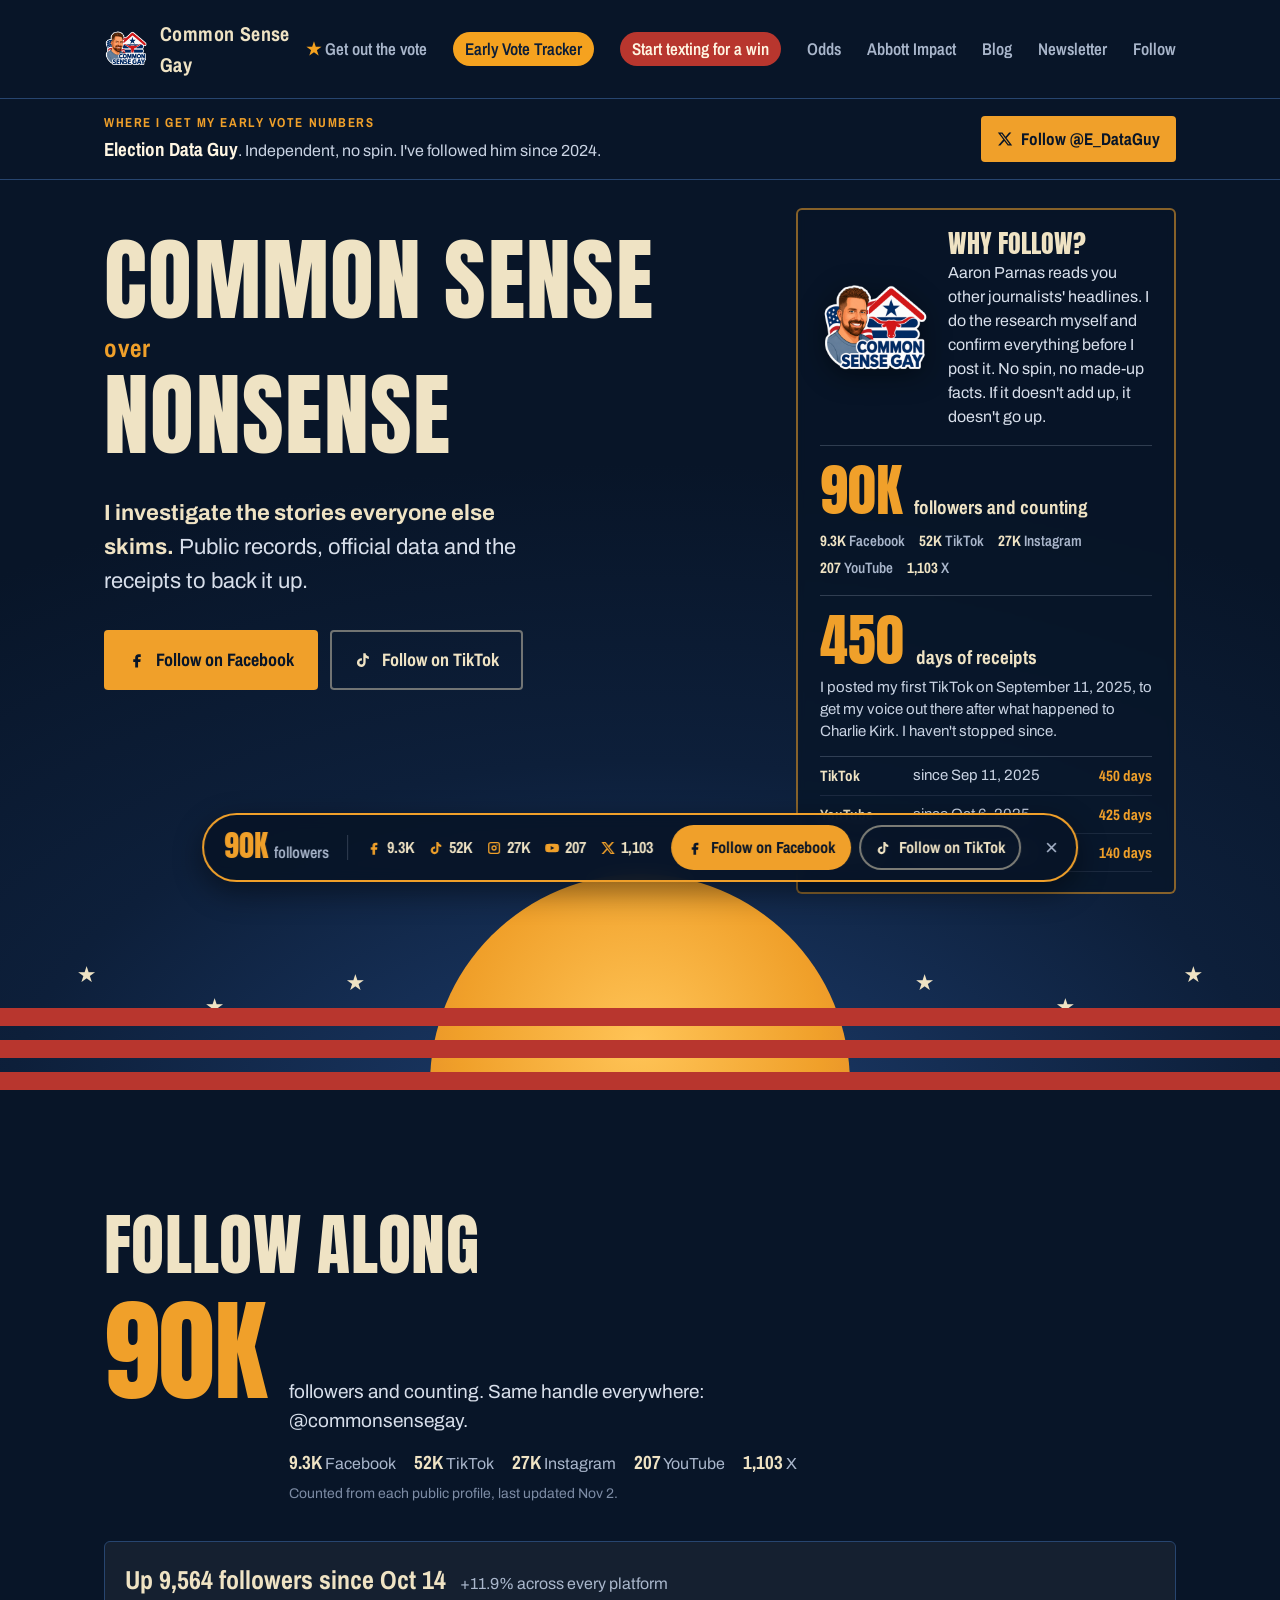
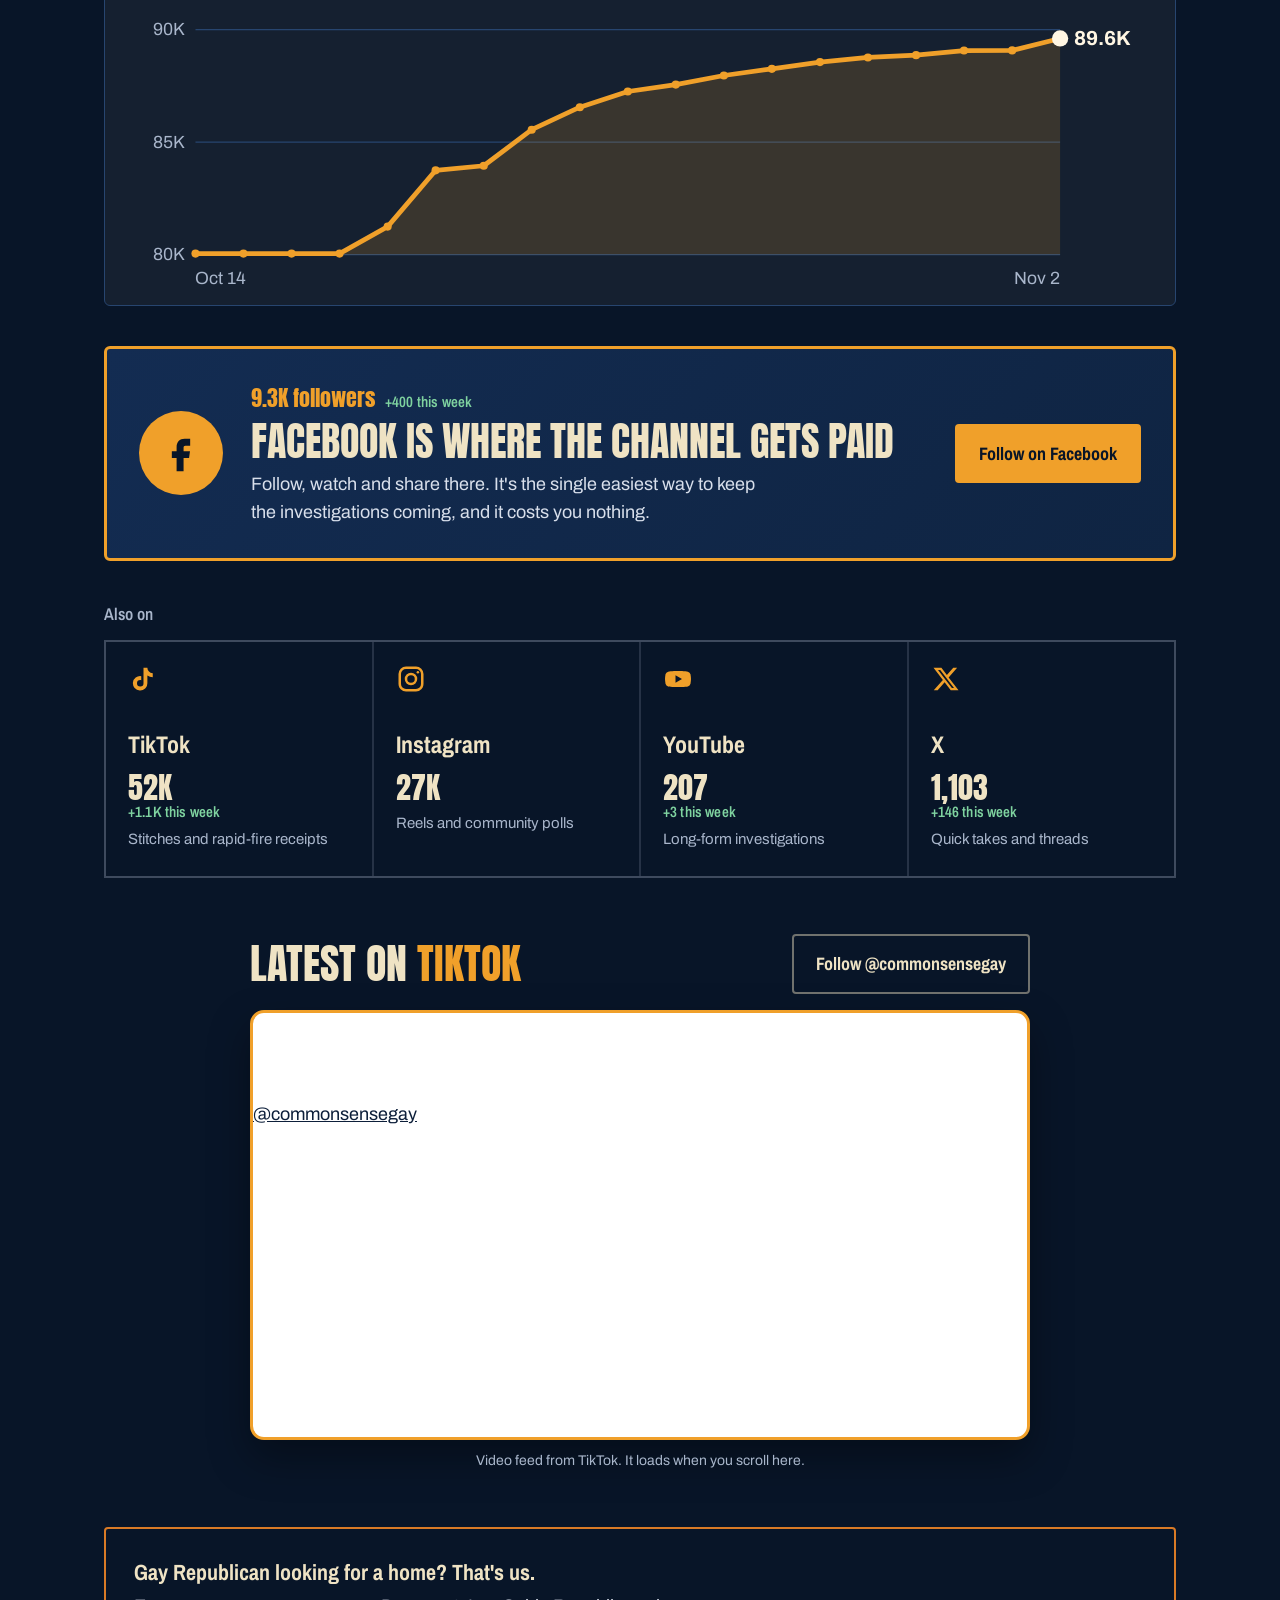
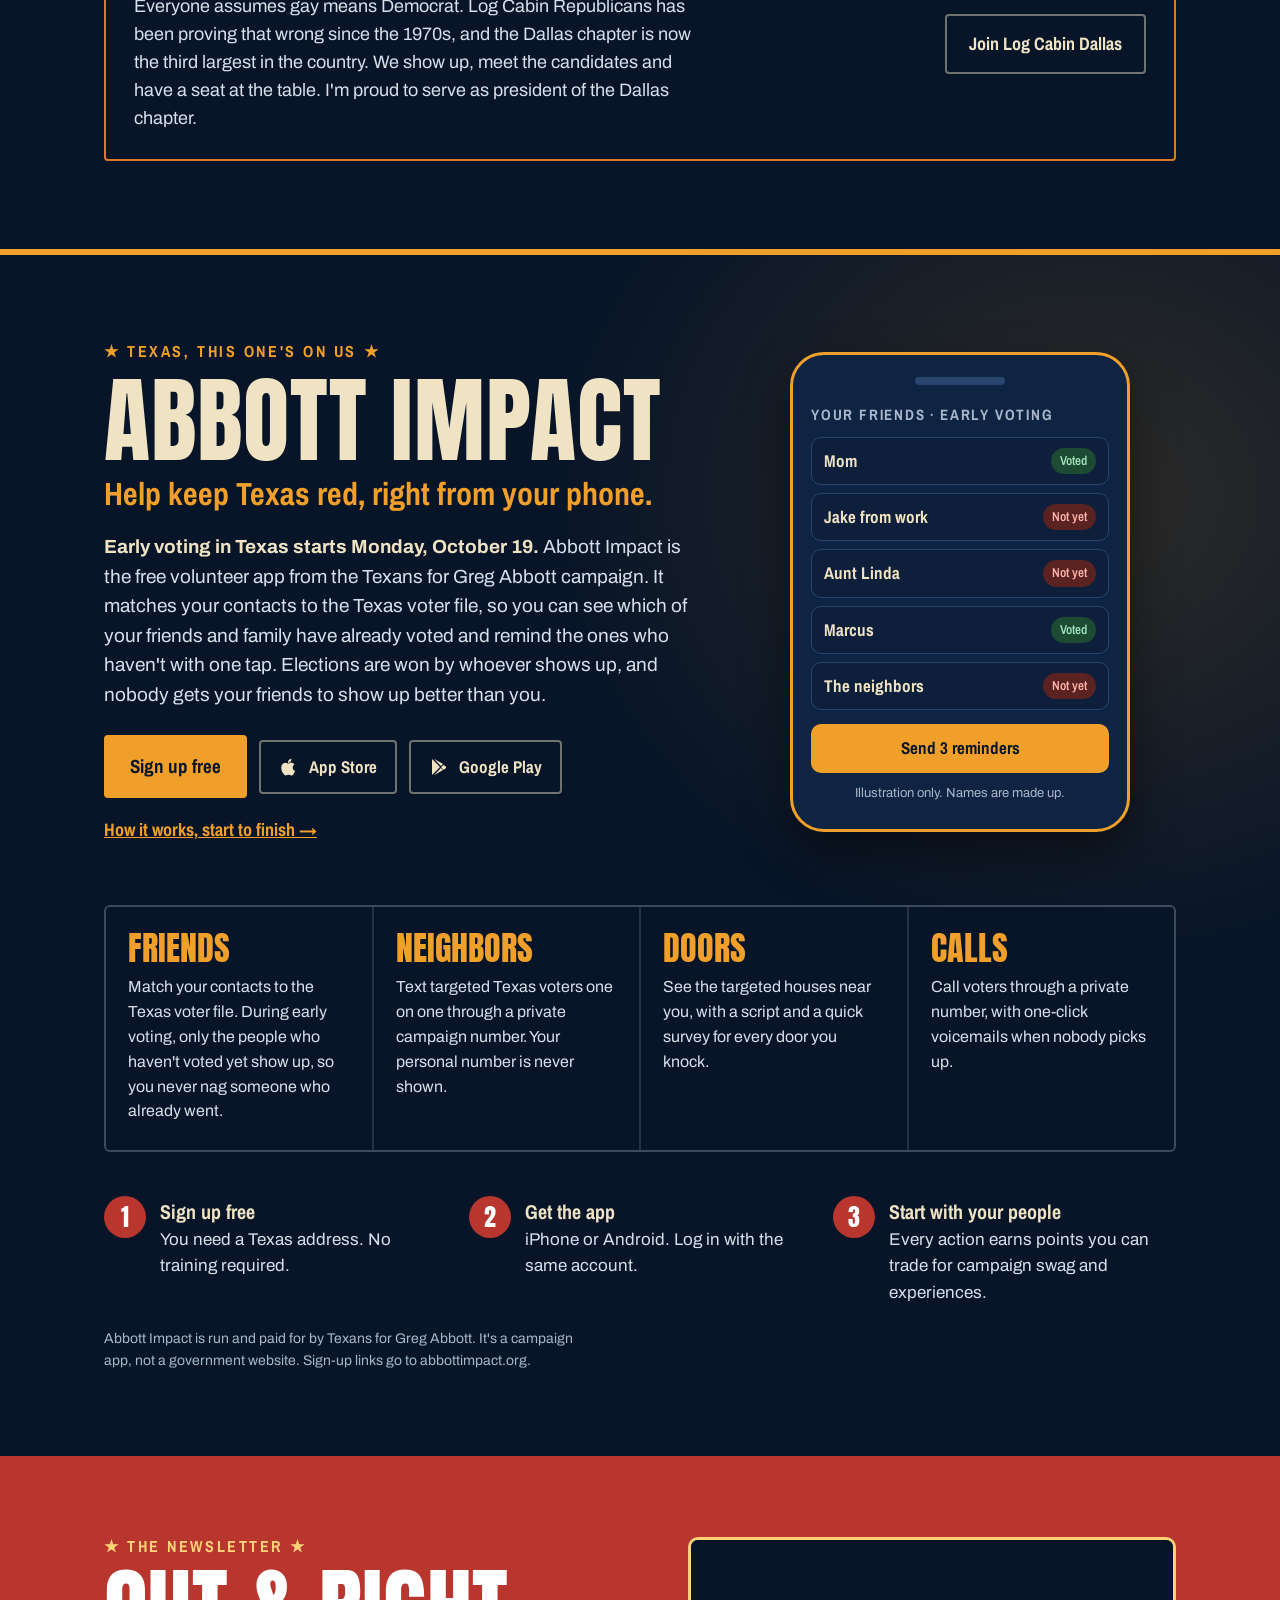
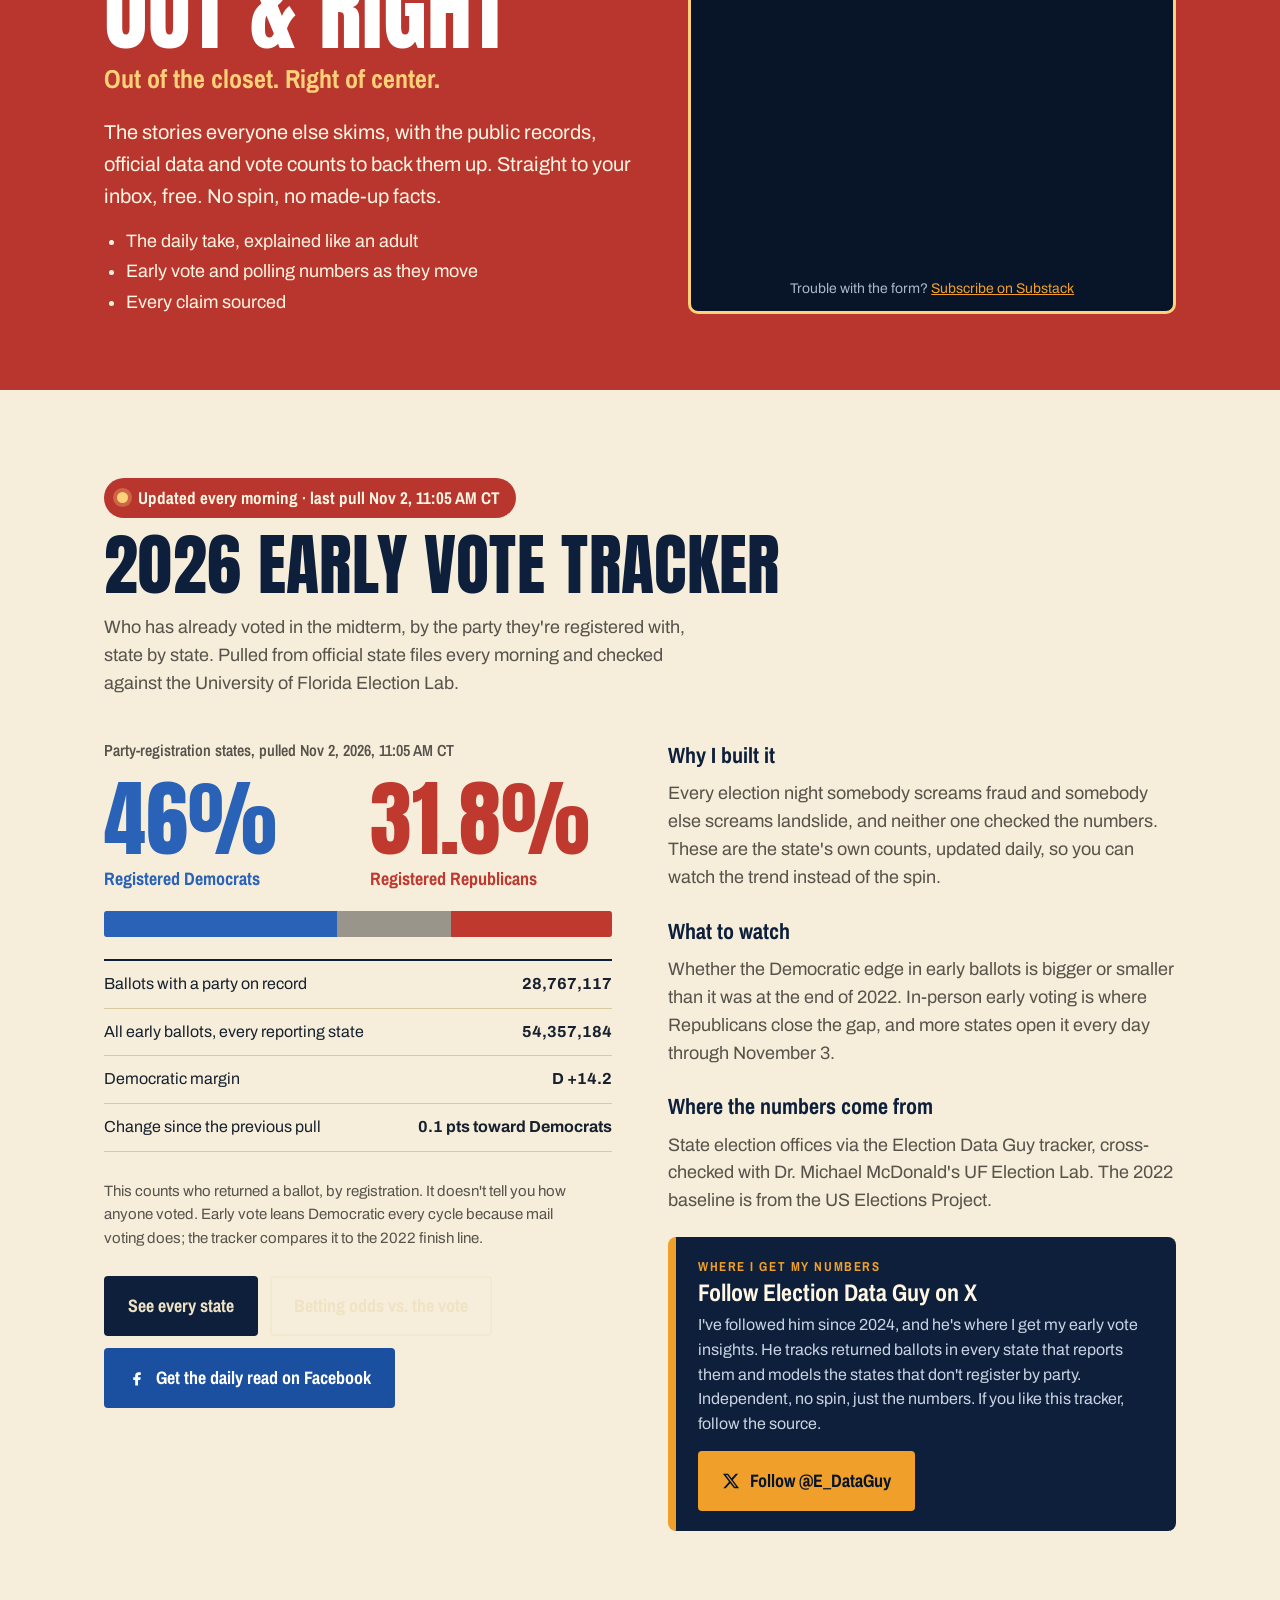
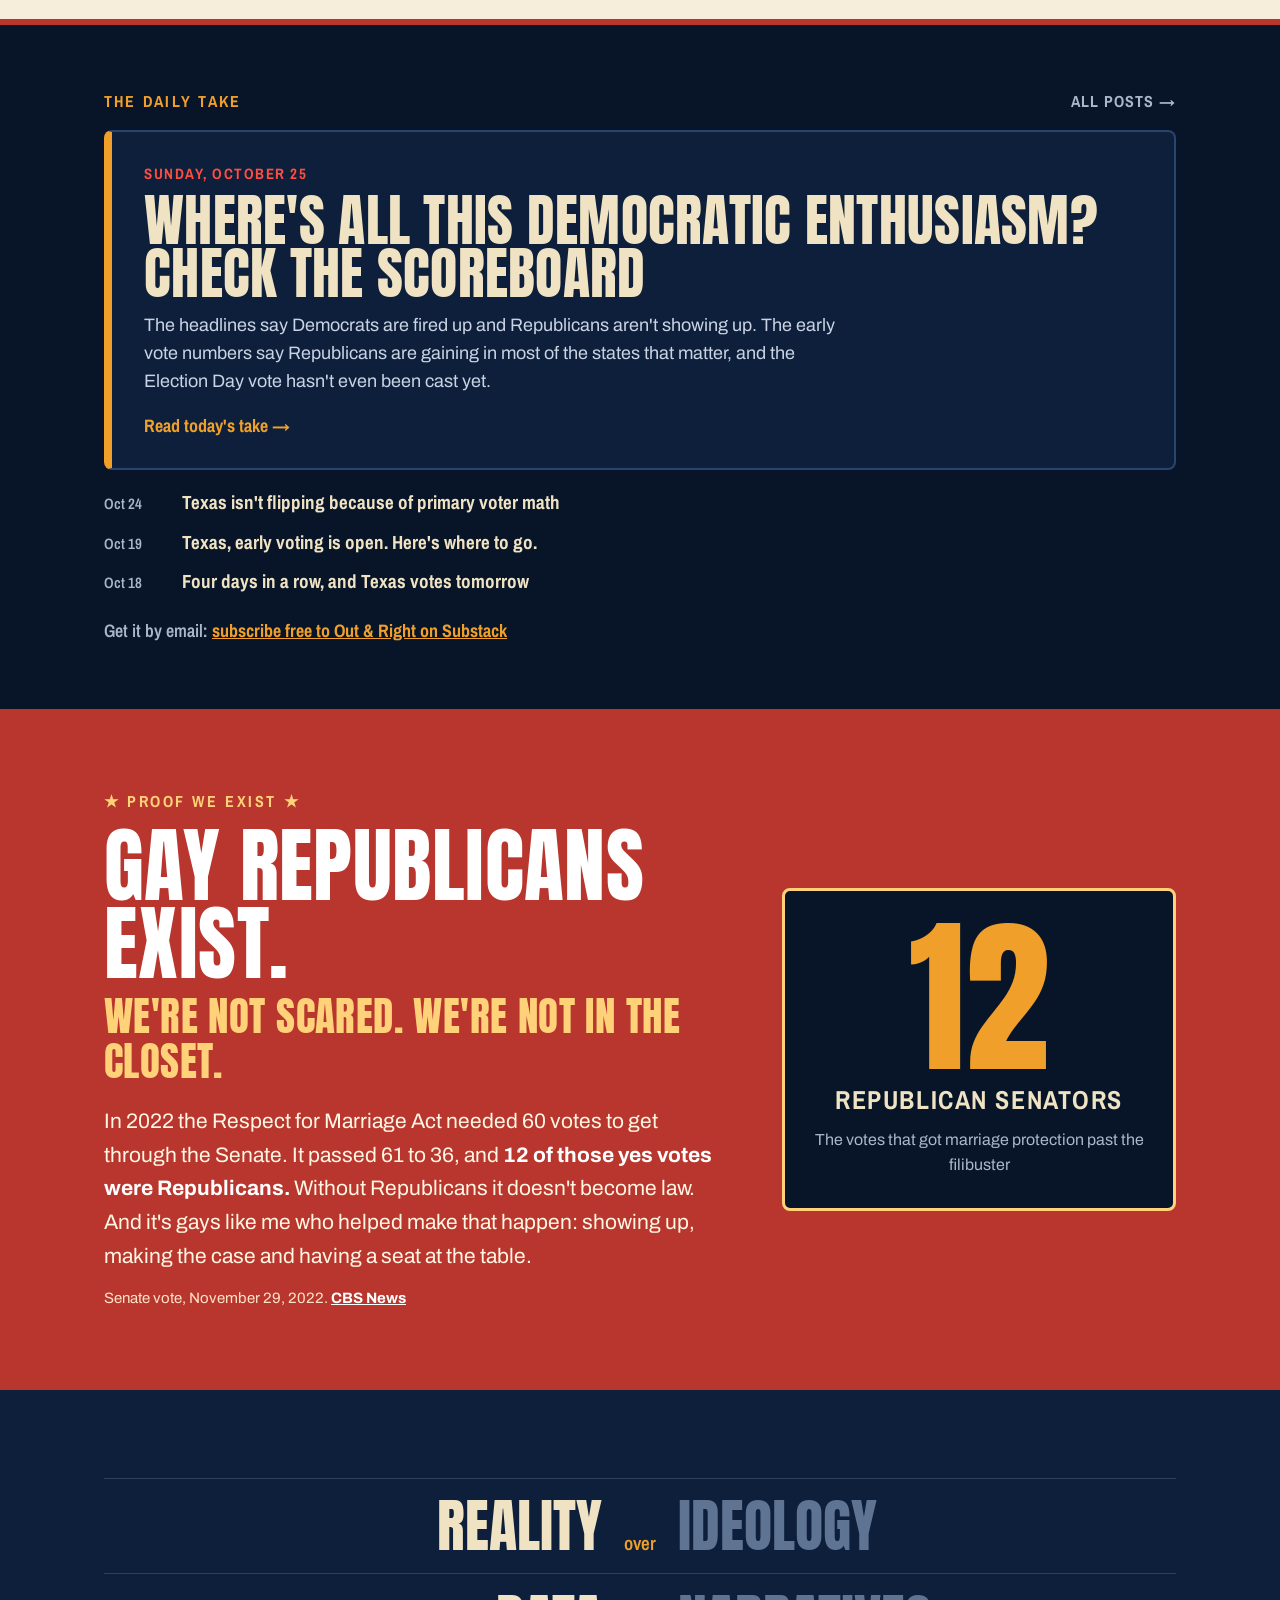
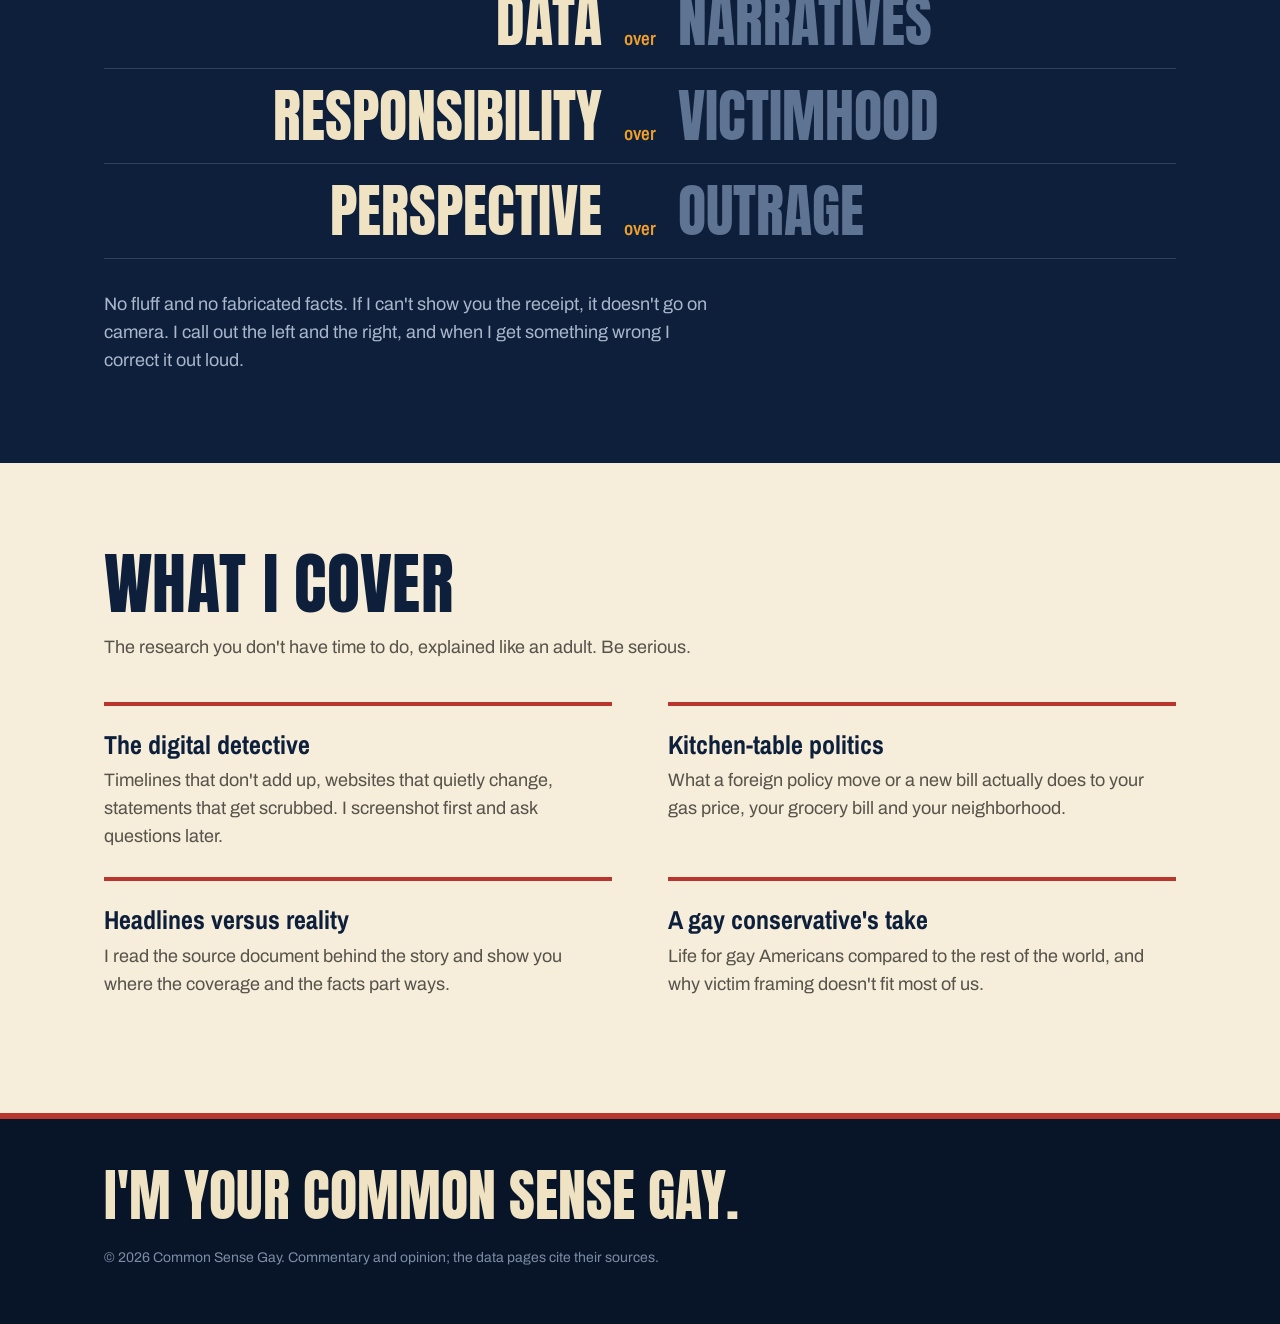
==== commit 68f0e06f: "Round follower total to nearest thousand (shows 90K) Co-Authored-By: Claude Opus 5.5 <noreply@anthro" ====
--- a/index.html
+++ b/index.html
@@ -67,12 +67,13 @@
 .nav a.gotv-link{background:#b8362e;color:#fff6e3;padding:4px 12px;border-radius:999px;margin:-4px 0}
 .nav a.gotv-link:hover{background:#d2433a;color:#fff}
 .nav a{white-space:nowrap}
+@media (max-width:1240px){.nav{gap:14px;font-size:15.5px}}
 .nav a.ev-link{background:#f5a21f;color:#0c1e38;padding:4px 12px;border-radius:999px;margin:-4px 0;text-transform:capitalize}
 .nav .ev-short{display:none}
 .nav .gv-star{color:#f5a21f}
 .nav a.ev-link:hover{background:#ffb84a;color:#0c1e38}
 @media (max-width:480px){.mark{font-size:16px;line-height:1.15;gap:8px}.mark img{width:38px;height:38px}.nav .ev-long{display:none}.nav .ev-short{display:inline}.nav{gap:8px}.nav a.ev-link,.nav a.gotv-link{padding:4px 10px}}
-@media (max-width:700px){.nav a:not(.keep){display:none}.nav{gap:14px}}
+@media (max-width:1030px){.nav a:not(.keep){display:none}.nav{gap:14px}}
 @media (max-width:480px){.nav a.keep:not(.gotv-link):not(.ev-link){display:none}}
 @media (max-width:400px){.mark{font-size:14px;gap:6px}.mark img{width:34px;height:34px}.nav{gap:6px}.nav a.ev-link,.nav a.gotv-link{padding:4px 8px;font-size:15px}}
 
@@ -264,6 +265,9 @@
 .tt-box iframe{display:block;border:0!important}
 .tt-box a{color:#0d1f3a}
 .tt-wait{color:#5f5a4e;align-self:center;font-family:var(--narrow);font-size:18px}
+.tt-fallback{align-self:center;text-align:center;padding:40px 24px}
+.tt-fallback p{color:#3d3a33;font-size:18px;margin:0 0 18px}
+.tt-fallback b{display:block;font-family:var(--narrow);font-size:24px;color:#0d1f3a;margin-bottom:6px}
 .tt-note{margin:10px 0 0;font-size:14px;color:var(--mist);text-align:center}
 .lcr{margin-top:56px;display:flex;flex-wrap:wrap;align-items:center;justify-content:space-between;gap:20px;padding:26px 28px;border:2px solid var(--burnt);border-radius:4px}
 .lcr p{margin:0;max-width:56ch;color:#d8dfeb}
@@ -364,6 +368,7 @@
       <a class="keep gv-nav" href="/vote/"><span class="gv-star" aria-hidden="true">★</span> Get out the vote</a>
       <a class="keep ev-link" href="/early-vote/"><span class="ev-long">Early vote tracker</span><span class="ev-short">Vote tracker</span></a>
       <a class="keep gotv-link" href="/early-vote/#volunteer"><span class="ev-long">Start texting for a win</span><span class="ev-short">Text to win</span></a>
+      <a href="/odds/">Odds</a>
       <a href="#abbott-impact">Abbott Impact</a>
       <a href="/blog/">Blog</a>
       <a href="#newsletter">Newsletter</a>
@@ -543,7 +548,7 @@
           <li><span>Change since the previous pull</span><span id="ev-chg">0.1 pts toward Republicans</span></li>
         </ul>
         <p class="caveat">This counts who returned a ballot, by registration. It doesn't tell you how anyone voted. Early vote leans Democratic every cycle because mail voting does; the tracker compares it to the 2022 finish line.</p>
-        <div class="ctas"><a class="btn primary" href="/early-vote/">See every state</a><a class="btn fb" href="https://www.facebook.com/Commonsensegay/" rel="noopener"><svg viewBox="0 0 24 24" fill="currentColor" aria-hidden="true"><path d="M14 8h3V4.2h-3c-2.8 0-4.4 1.8-4.4 4.6V11H7v3.7h2.6V22h3.8v-7.3h3l.5-3.7h-3.5V9.1c0-.7.3-1.1 1-1.1z"/></svg>Get the daily read on Facebook</a></div>
+        <div class="ctas"><a class="btn primary" href="/early-vote/">See every state</a><a class="btn ghost" href="/odds/">Betting odds vs. the vote</a><a class="btn fb" href="https://www.facebook.com/Commonsensegay/" rel="noopener"><svg viewBox="0 0 24 24" fill="currentColor" aria-hidden="true"><path d="M14 8h3V4.2h-3c-2.8 0-4.4 1.8-4.4 4.6V11H7v3.7h2.6V22h3.8v-7.3h3l.5-3.7h-3.5V9.1c0-.7.3-1.1 1-1.1z"/></svg>Get the daily read on Facebook</a></div>
       </div>
       <div class="why">
         <h3>Why I built it</h3>
@@ -693,10 +698,10 @@
     });
     document.getElementById("fl-brk").innerHTML=parts.join("");
     document.getElementById("hc-plats").innerHTML=dockItems.map(function(it){return "<span><b>"+short(it[1])+"</b> "+names[it[0]]+"</span>"}).join("");
-    document.getElementById("hc-total").textContent=Math.floor(total/1000)+"K+";
+    document.getElementById("hc-total").textContent=Math.round(total/1000)+"K";
     var ICONS={"facebook": "<path d=\"M14 8h3V4.2h-3c-2.8 0-4.4 1.8-4.4 4.6V11H7v3.7h2.6V22h3.8v-7.3h3l.5-3.7h-3.5V9.1c0-.7.3-1.1 1-1.1z\"/>", "tiktok": "<path d=\"M16.6 5.8A4.3 4.3 0 0 1 15.5 3h-3.1v12.4a2.6 2.6 0 1 1-2.6-2.6c.3 0 .5 0 .8.1V9.7a5.8 5.8 0 1 0 4.9 5.7V9.1a7.4 7.4 0 0 0 4.3 1.4V7.4a4.3 4.3 0 0 1-3.2-1.6z\"/>", "instagram": "<path d=\"M7 3h10a4 4 0 0 1 4 4v10a4 4 0 0 1-4 4H7a4 4 0 0 1-4-4V7a4 4 0 0 1 4-4zm0 2a2 2 0 0 0-2 2v10a2 2 0 0 0 2 2h10a2 2 0 0 0 2-2V7a2 2 0 0 0-2-2zm5 3a4 4 0 1 1 0 8 4 4 0 0 1 0-8zm0 2a2 2 0 1 0 0 4 2 2 0 0 0 0-4zm4.5-3.5a1 1 0 1 1 0 2 1 1 0 0 1 0-2z\"/>", "youtube": "<path d=\"M22 8.2a3 3 0 0 0-2.1-2.1C18 5.6 12 5.6 12 5.6s-6 0-7.9.5A3 3 0 0 0 2 8.2 31 31 0 0 0 1.6 12 31 31 0 0 0 2 15.8a3 3 0 0 0 2.1 2.1c1.9.5 7.9.5 7.9.5s6 0 7.9-.5a3 3 0 0 0 2.1-2.1 31 31 0 0 0 .4-3.8 31 31 0 0 0-.4-3.8zM10 15V9l5.2 3z\"/>", "x": "<path d=\"M17.8 3h3.1l-6.8 7.7L22 21h-6.2l-4.9-6.4L5.3 21H2.2l7.3-8.3L2 3h6.3l4.4 5.8zm-1.1 16.2h1.7L7.4 4.7H5.6z\"/>"}, URLS={facebook:"https://www.facebook.com/Commonsensegay/",tiktok:"https://www.tiktok.com/@commonsensegay",instagram:"https://www.instagram.com/commonsensegay",youtube:"https://www.youtube.com/@commonsensegay",x:"https://x.com/commonsensegay"};
     document.getElementById("dock-plats").innerHTML=dockItems.map(function(it){return '<a href="'+URLS[it[0]]+'" rel="noopener" aria-label="'+names[it[0]]+' '+short(it[1])+'"><svg viewBox="0 0 24 24" fill="currentColor" aria-hidden="true">'+ICONS[it[0]]+'</svg>'+short(it[1])+'</a>'}).join("");
-    document.getElementById("dock-total").textContent=Math.floor(total/1000)+"K+";
+    document.getElementById("dock-total").textContent=Math.round(total/1000)+"K";
     initDock();
     try{ // total follower growth chart
       var last={}, tot=h.map(function(r){var t=0;keys.forEach(function(k){if(typeof r[k]==="number")last[k]=r[k]; if(typeof last[k]==="number")t+=last[k];});return {date:r.date,t:t}});
@@ -719,11 +724,11 @@
         document.getElementById("fl-growth").hidden=false;
       }
     }catch(e){}
-    var el=document.getElementById("fl-total"), target=Math.floor(total/1000);
+    var el=document.getElementById("fl-total"), target=Math.round(total/1000);
     var asof=new Date(cur.date+"T12:00:00").toLocaleDateString("en-US",{month:"short",day:"numeric"});
     document.getElementById("fl-asof").textContent="Counted from each public profile, last updated "+asof+".";
     var reduce=window.matchMedia&&matchMedia("(prefers-reduced-motion: reduce)").matches;
-    var show=function(n){el.textContent=n+"K+"};
+    var show=function(n){el.textContent=n+"K"};
     if(reduce||!("IntersectionObserver" in window)){show(target);return;}
     show(target);
     var io=new IntersectionObserver(function(es){
@@ -758,6 +763,10 @@
     box.innerHTML='<blockquote class="tiktok-embed" cite="https://www.tiktok.com/@commonsensegay" data-unique-id="commonsensegay" data-embed-type="creator" style="min-width:288px;"><section><a target="_blank" rel="noopener" href="https://www.tiktok.com/@commonsensegay?refer=creator_embed">@commonsensegay</a></section></blockquote>';
     var s=document.createElement("script"); s.async=true; s.src="https://www.tiktok.com/embed.js"; document.body.appendChild(s);
     if(typeof gtag==="function")gtag("event","tiktok_feed_view",{page_path:location.pathname});
+    setTimeout(function(){ if(box.querySelector("iframe"))return;
+      box.innerHTML='<div class="tt-fallback"><p><b>@commonsensegay on TikTok</b>Your browser blocked TikTok\'s video feed, so here\'s the direct link.</p><a class="btn primary" href="https://www.tiktok.com/@commonsensegay" rel="noopener" target="_blank" data-tt="feed_fallback">Watch on TikTok</a></div>';
+      if(typeof gtag==="function")gtag("event","tiktok_feed_blocked",{page_path:location.pathname});
+    },9000);
   }
   if(!("IntersectionObserver" in window)){load();return;}
   var io=new IntersectionObserver(function(es){ if(es[0].isIntersecting){io.disconnect();load();} },{rootMargin:"400px 0px"});
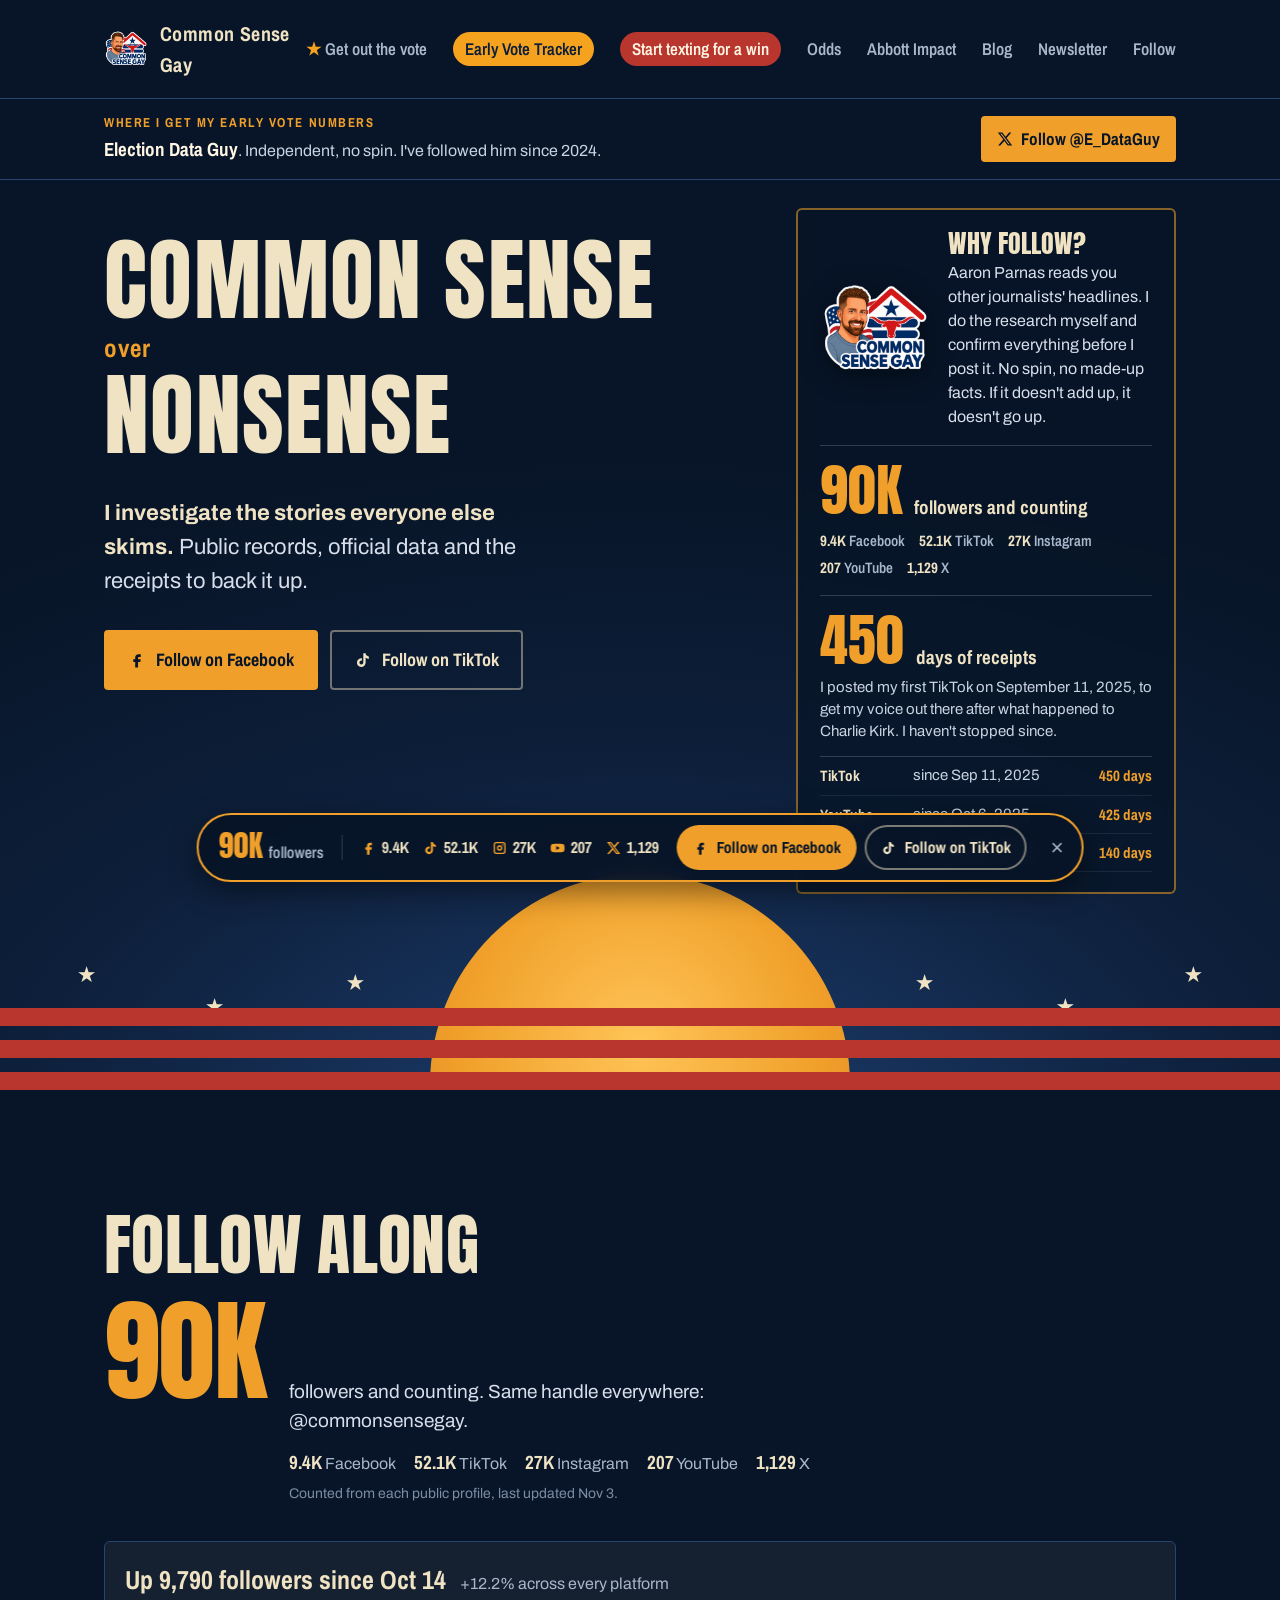
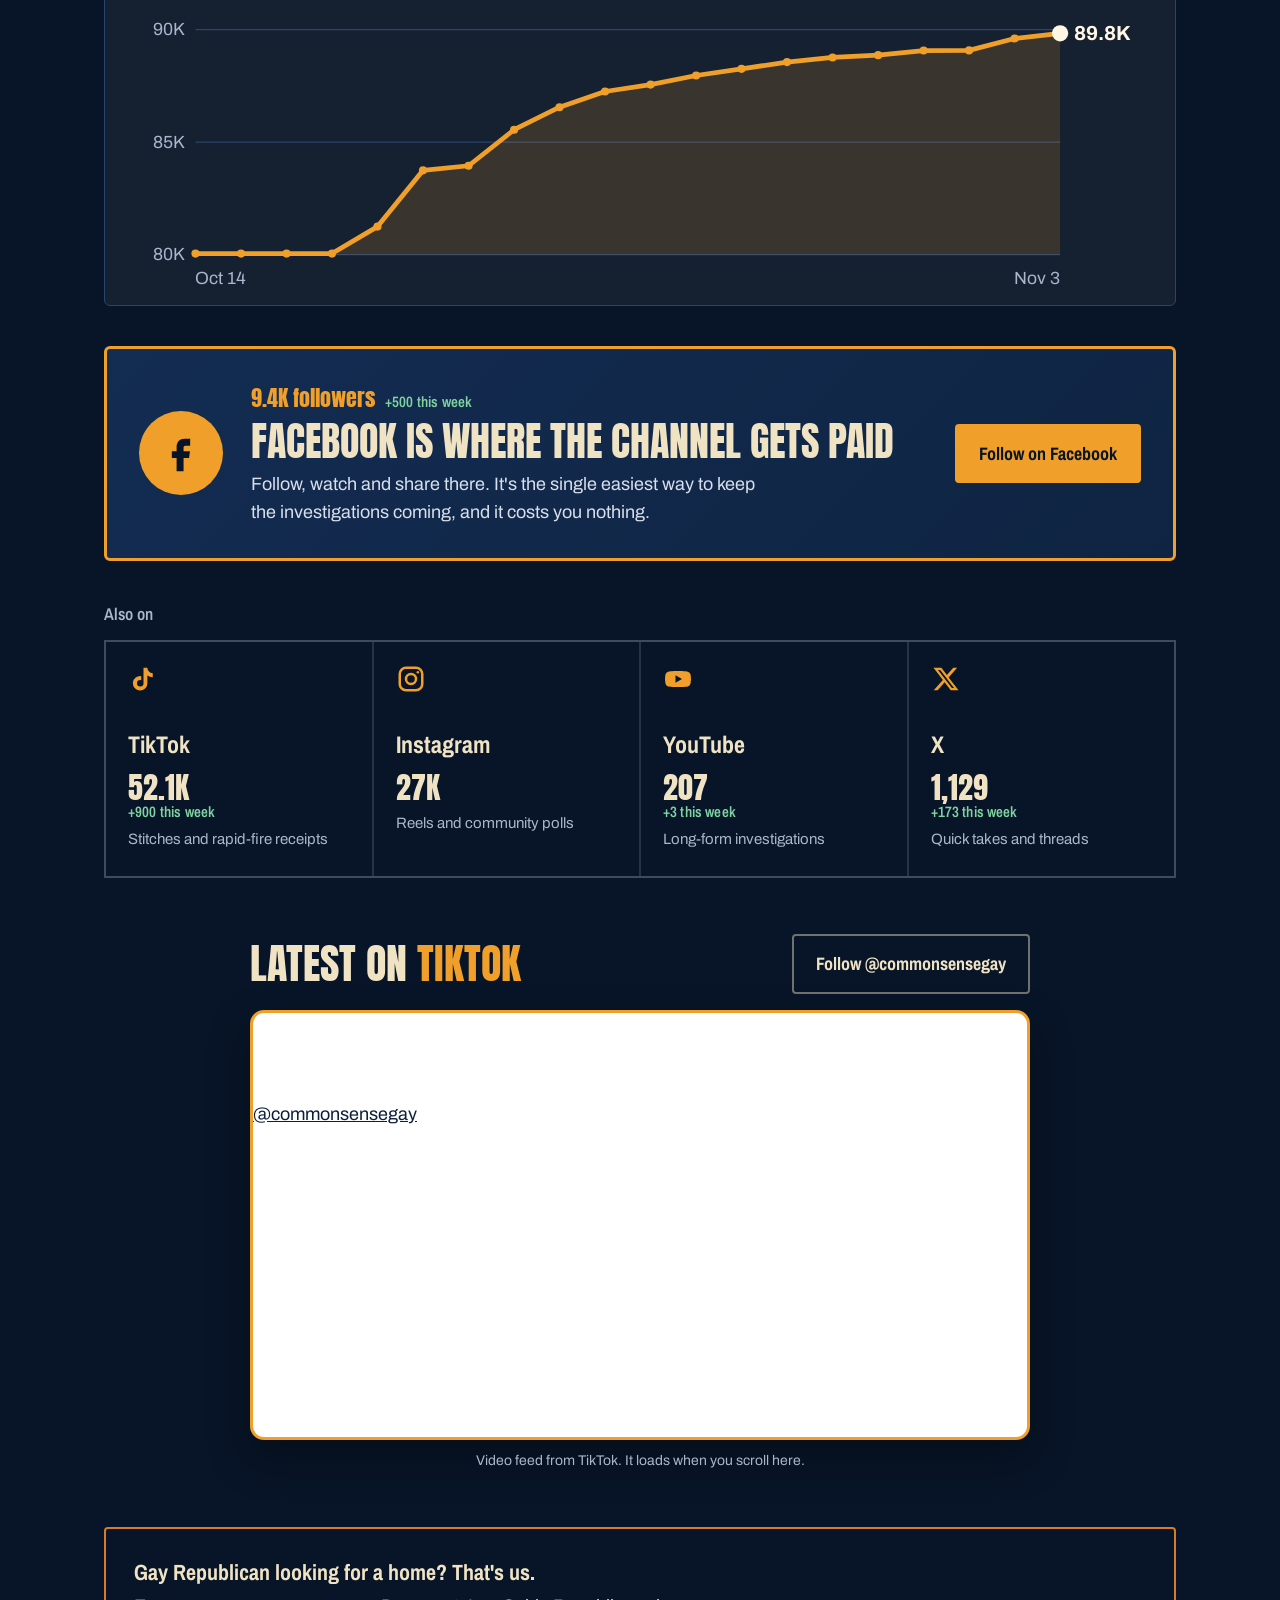
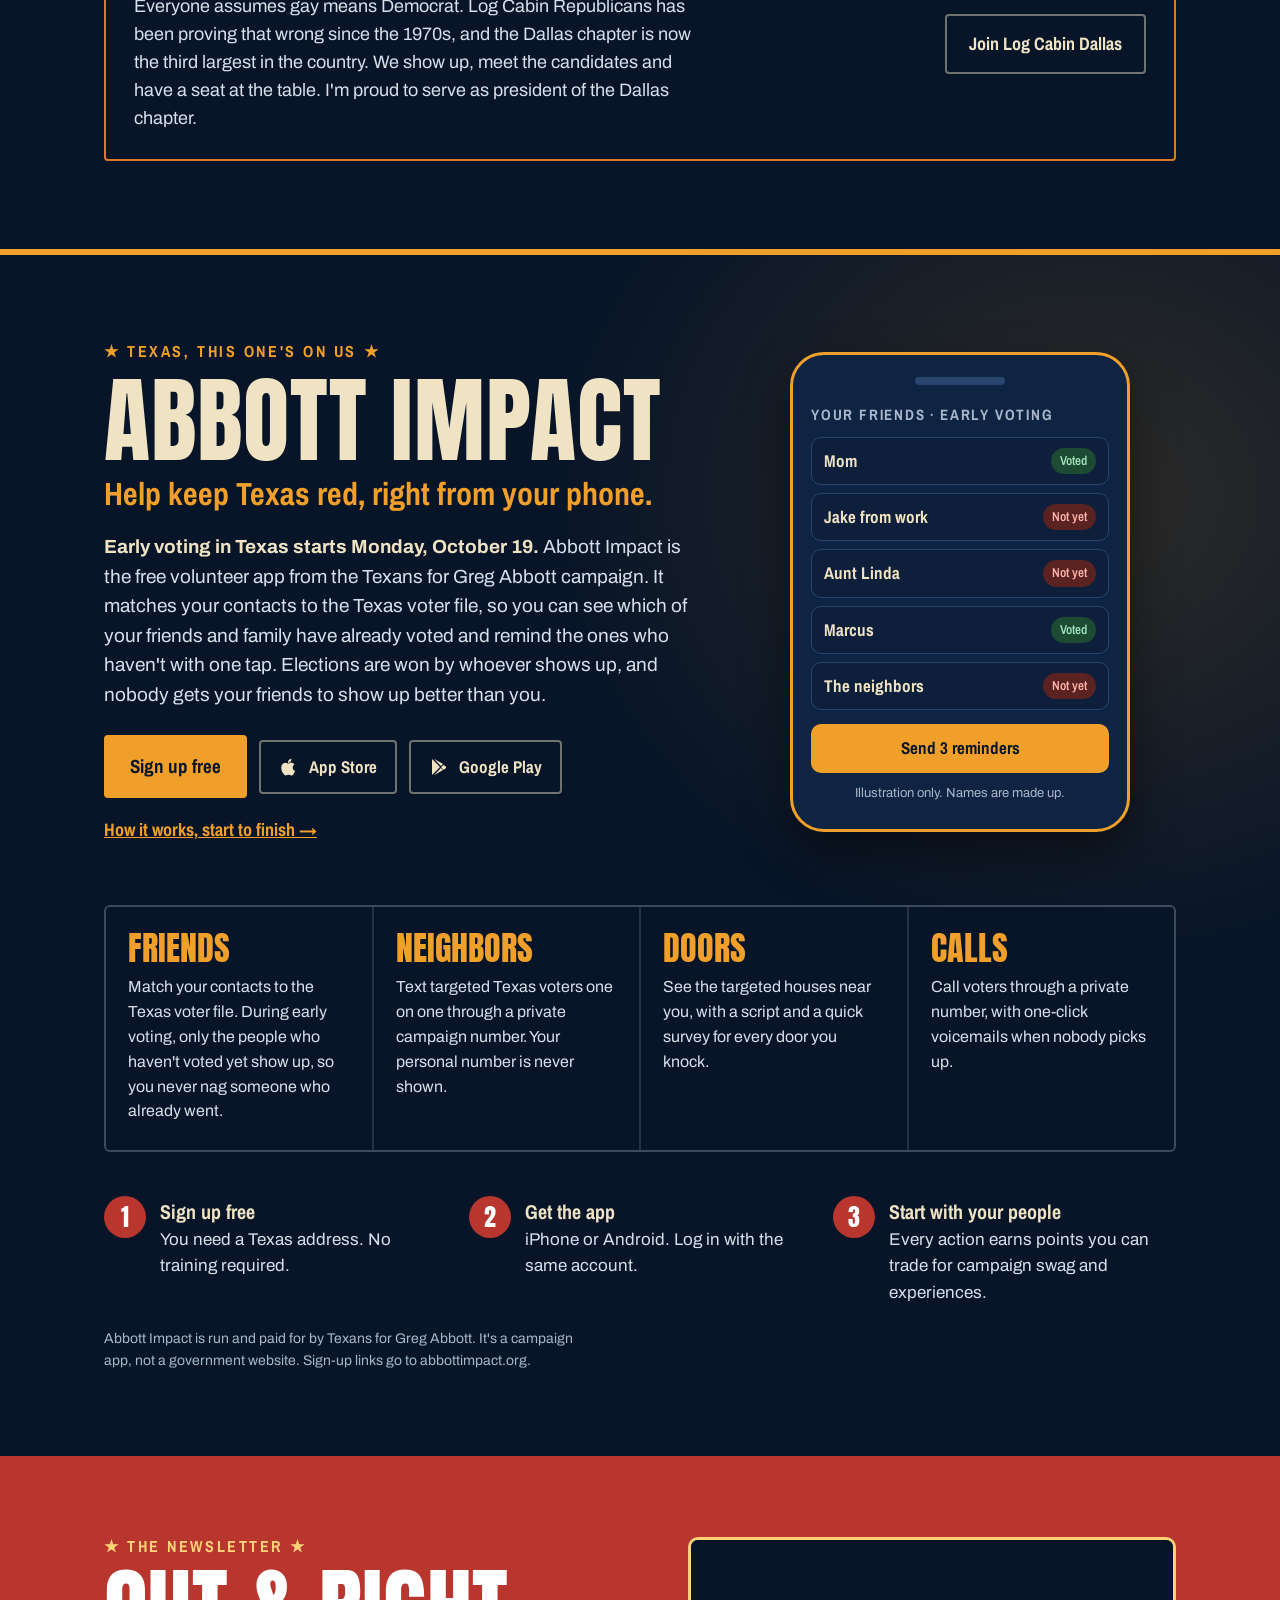
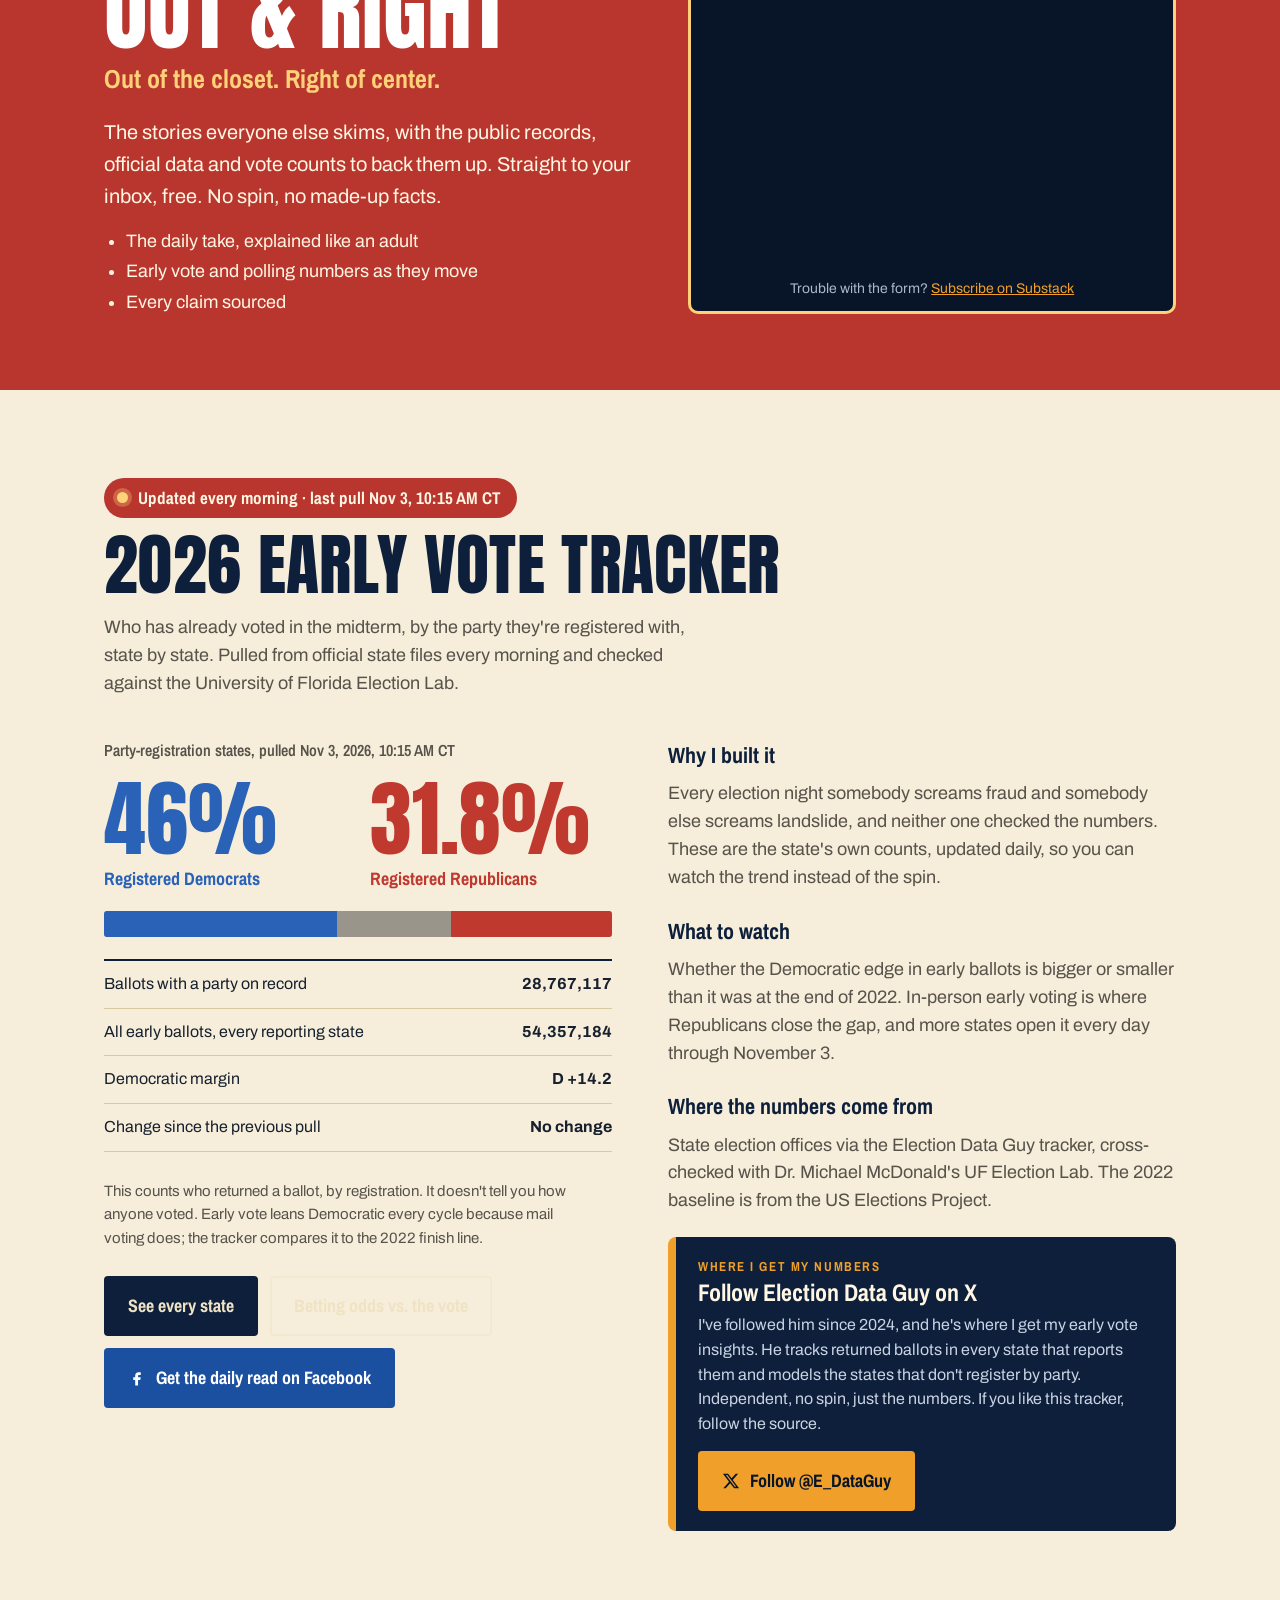
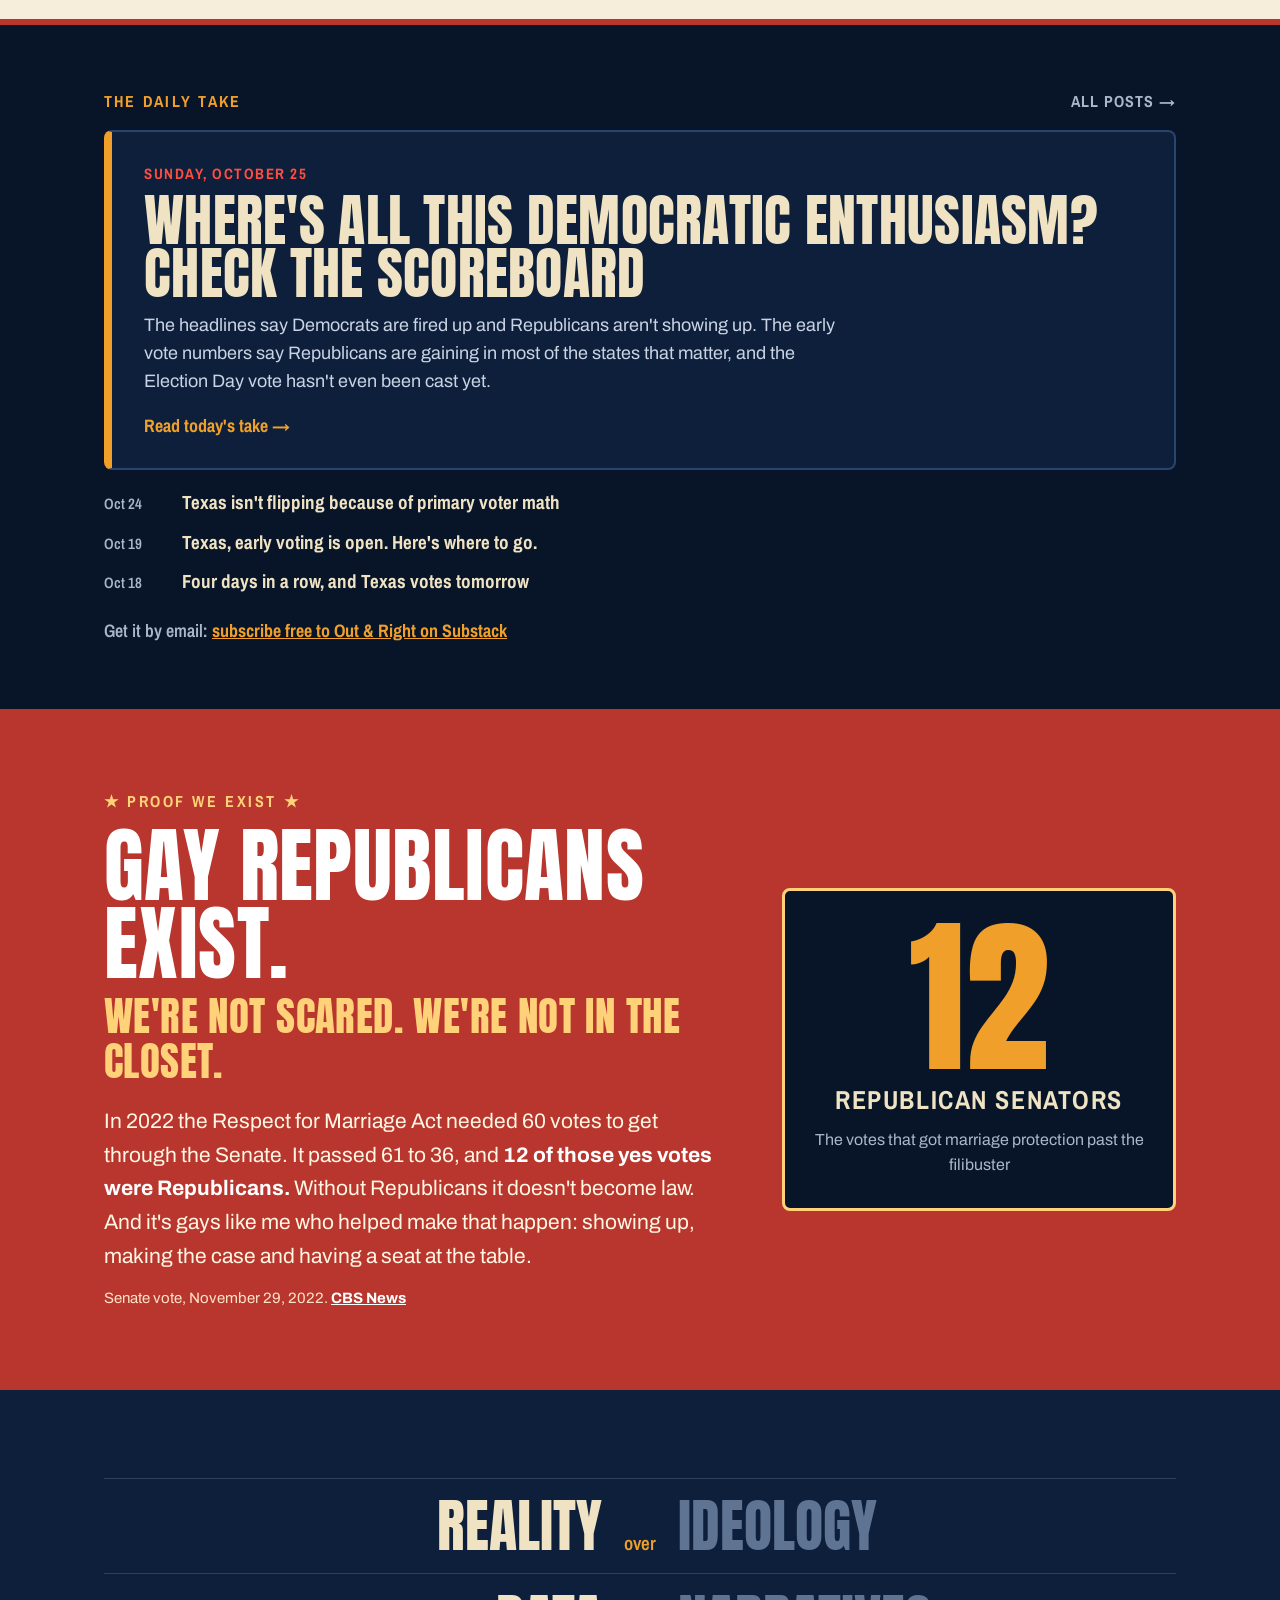
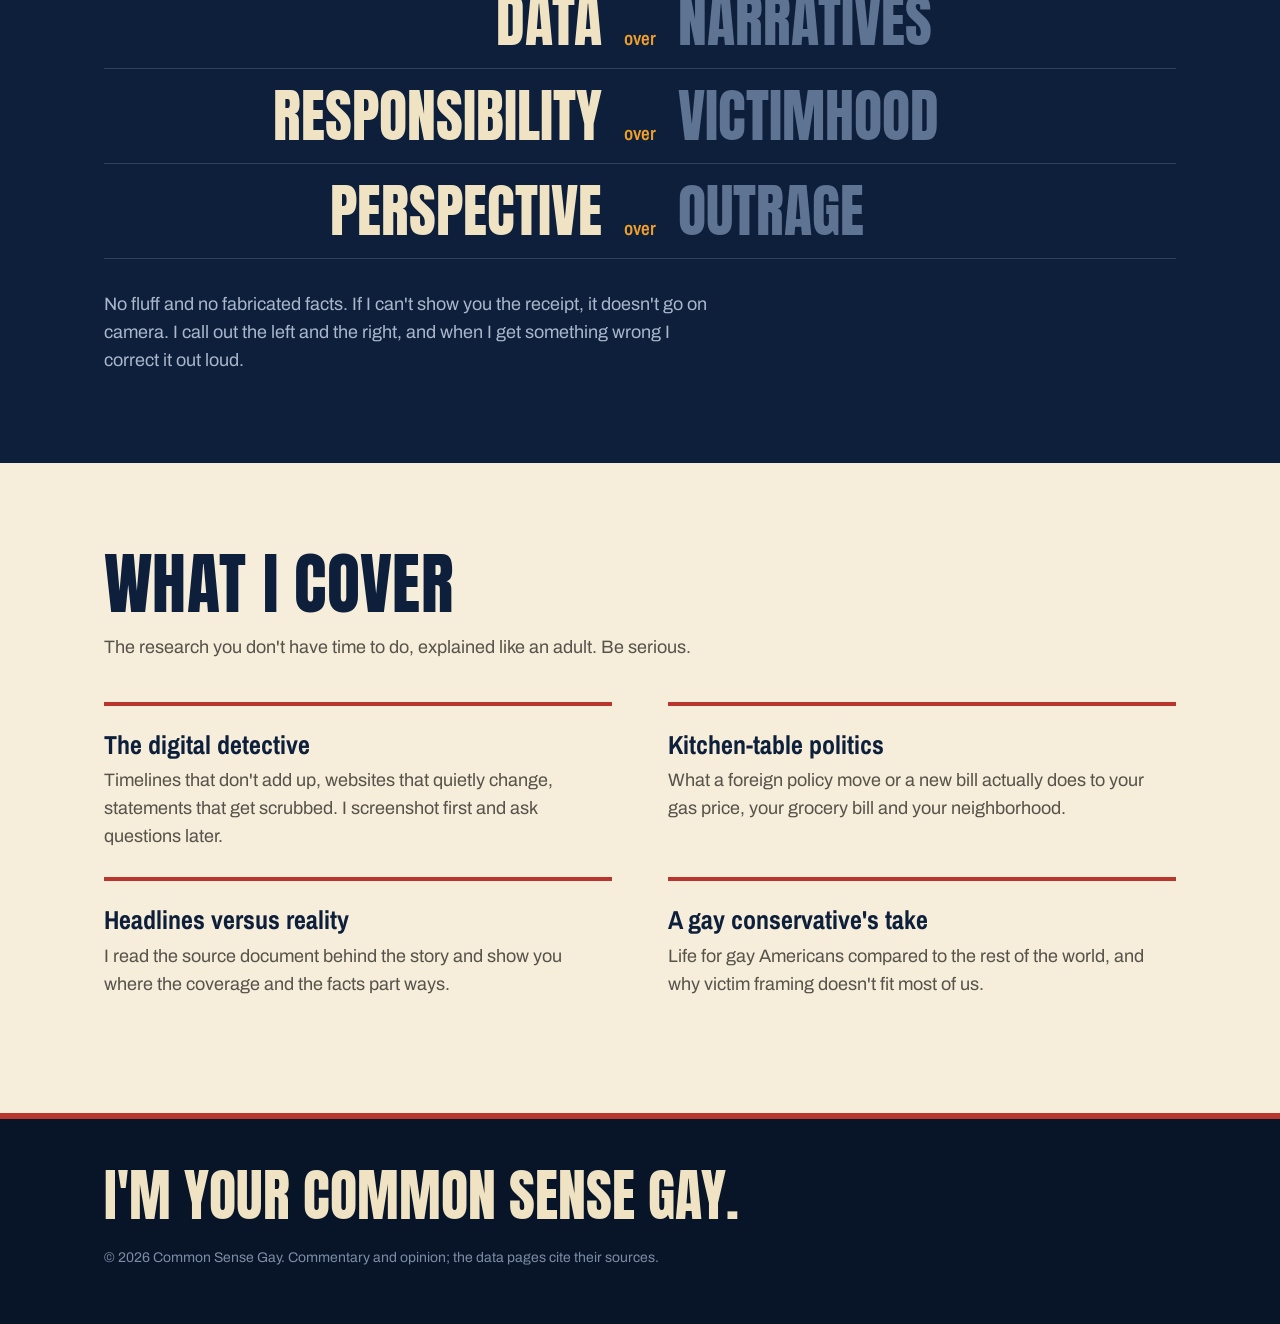
==== commit 461269c1: "Election Day call-out on every page: Let's swamp the vote! Co-Authored-By: Claude Opus 5.5 <noreply@" ====
--- a/index.html
+++ b/index.html
@@ -11,6 +11,7 @@
   gtag('config', 'G-LYH4ZTMX31');
 </script>
 <script src="/assets/track.js" defer></script>
+<script src="/assets/eday.js" defer></script>
 <meta charset="utf-8">
 <meta name="viewport" content="width=device-width,initial-scale=1,viewport-fit=cover">
 <title>Common Sense Gay | Gay Republican Commentary, Receipts and the 2026 Early Vote Tracker</title>
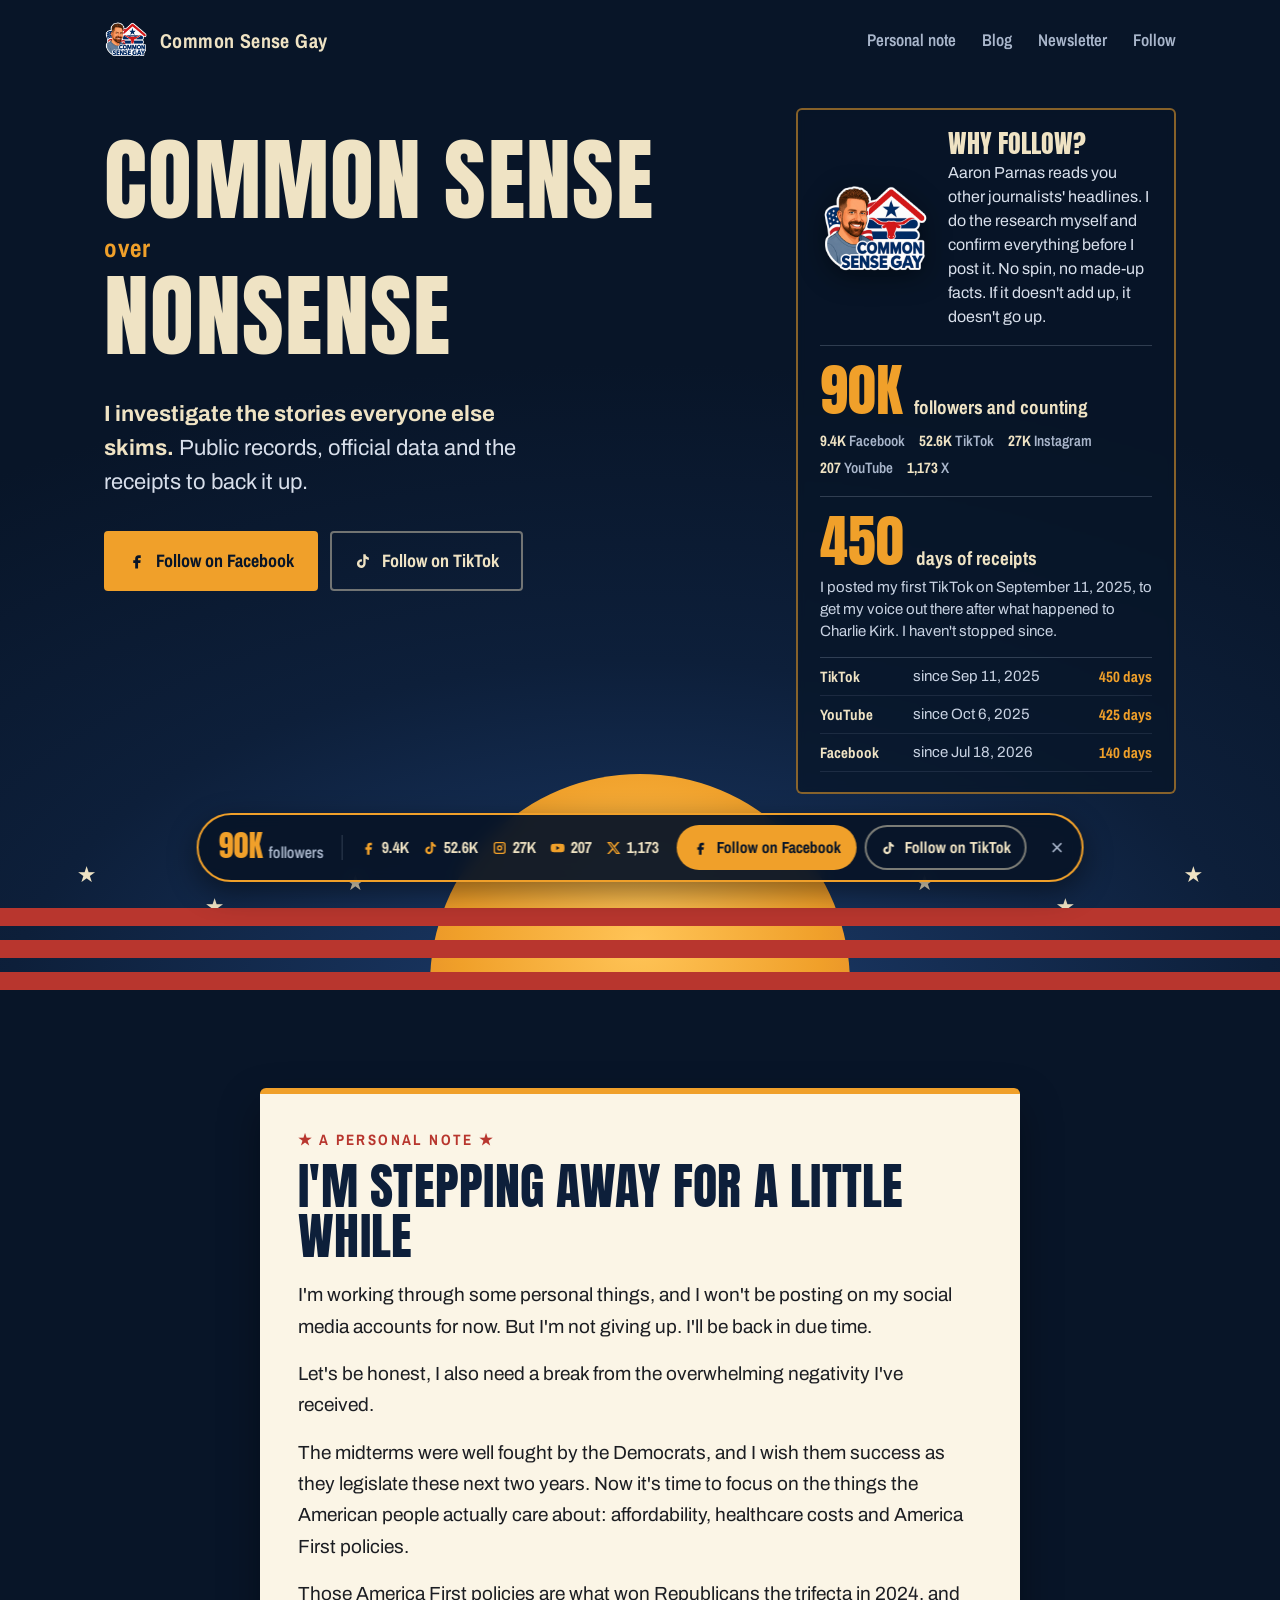
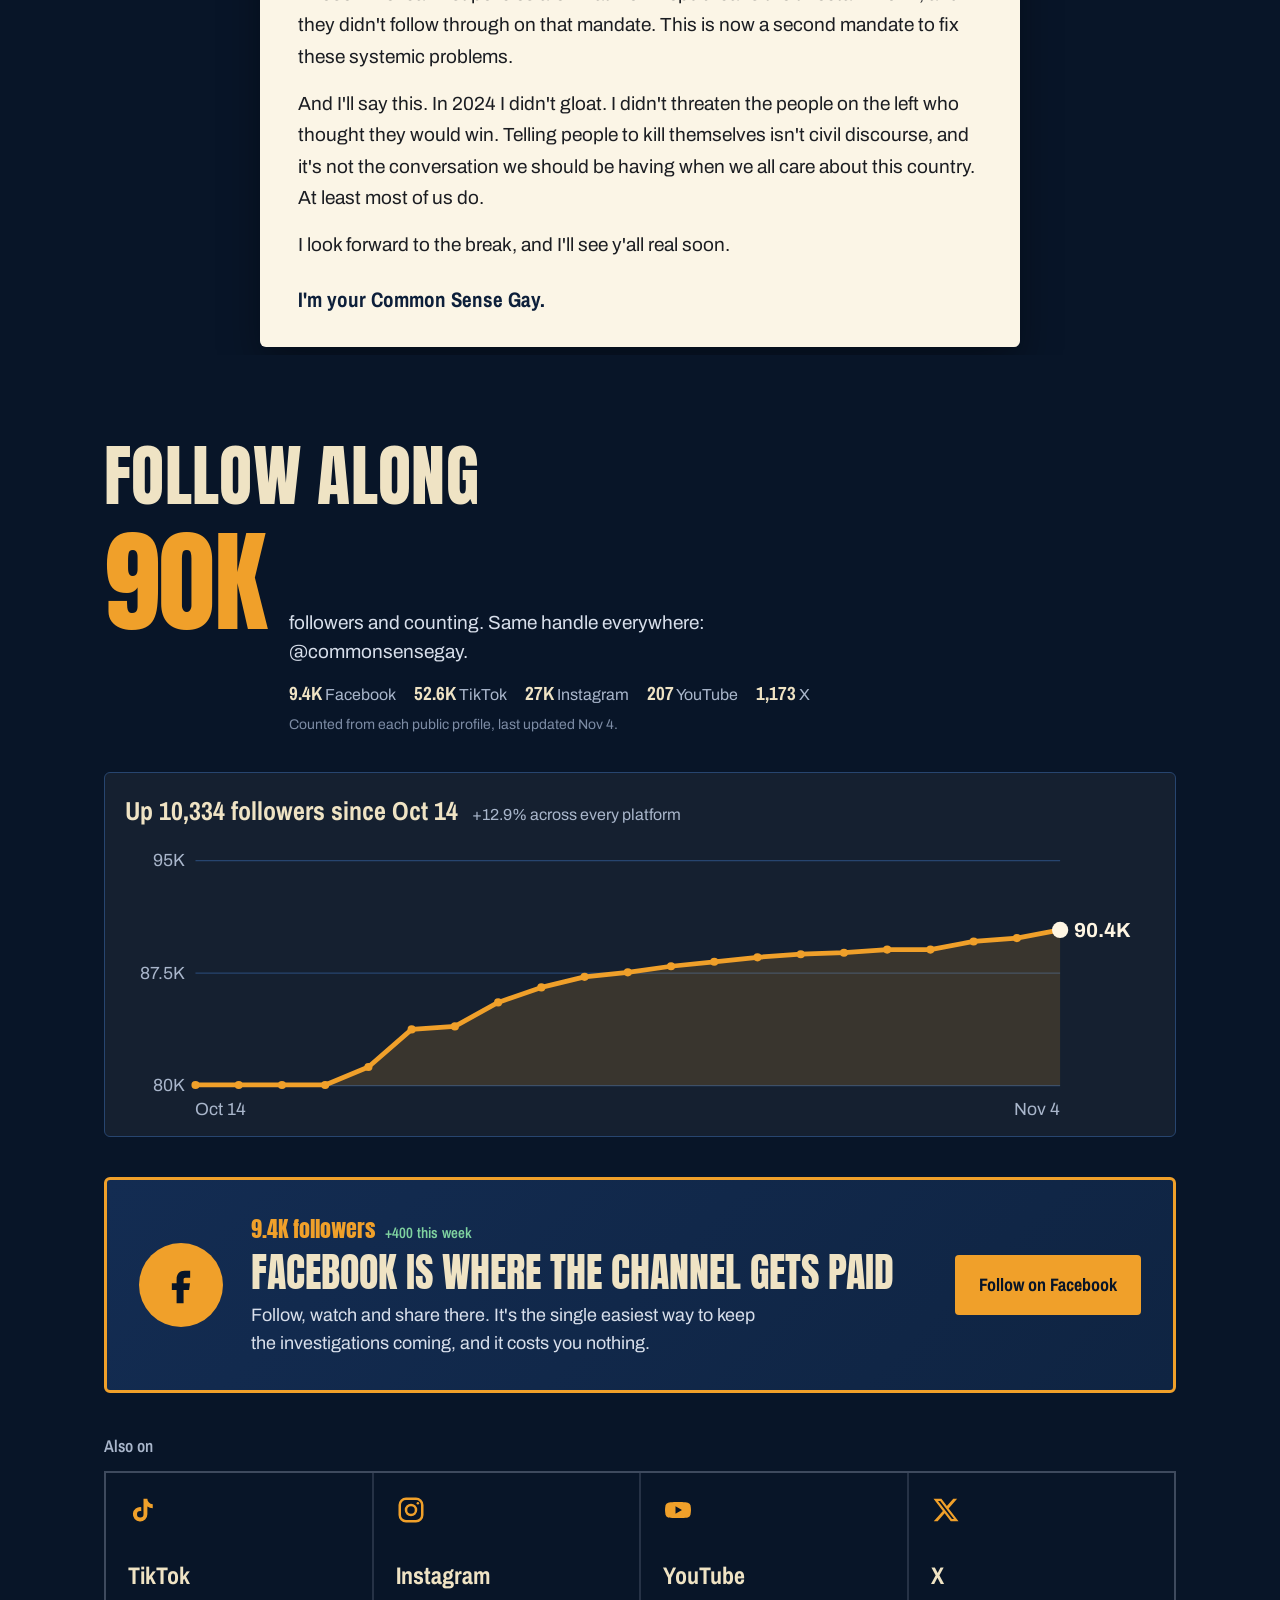
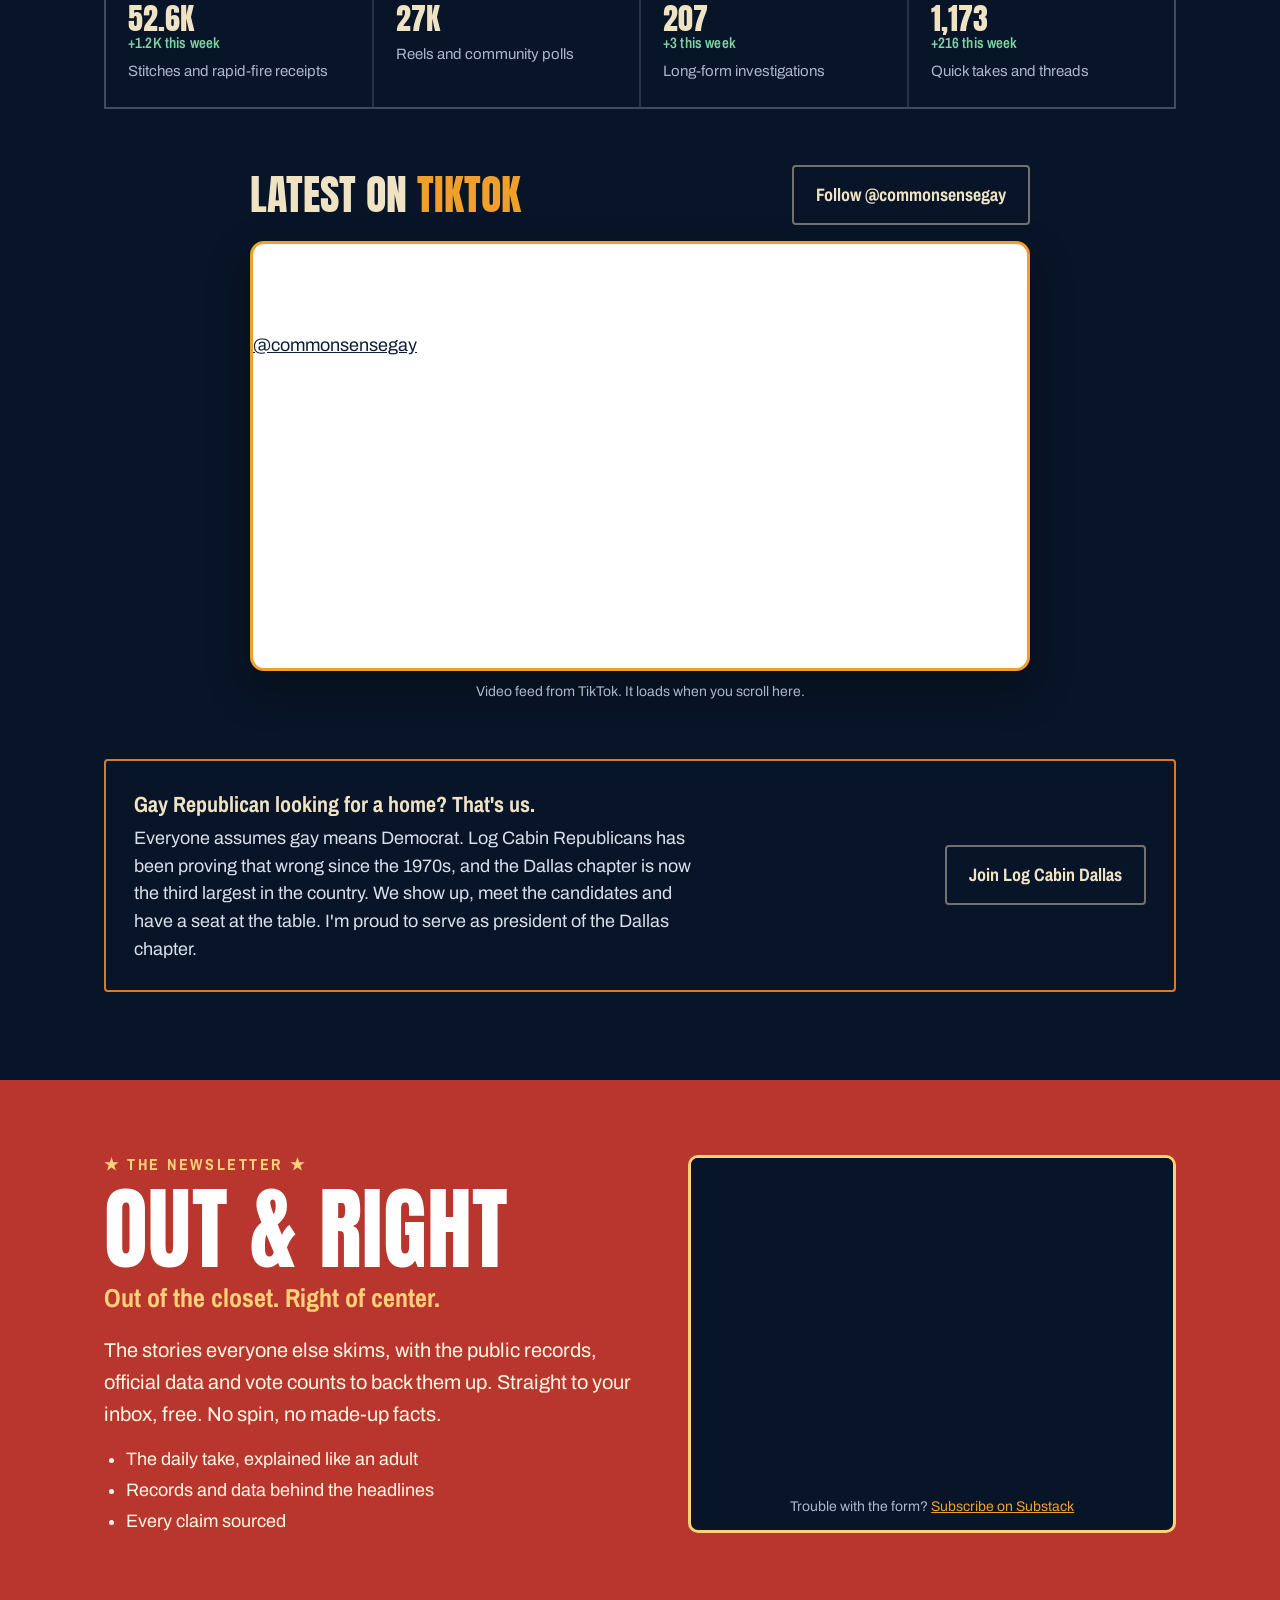
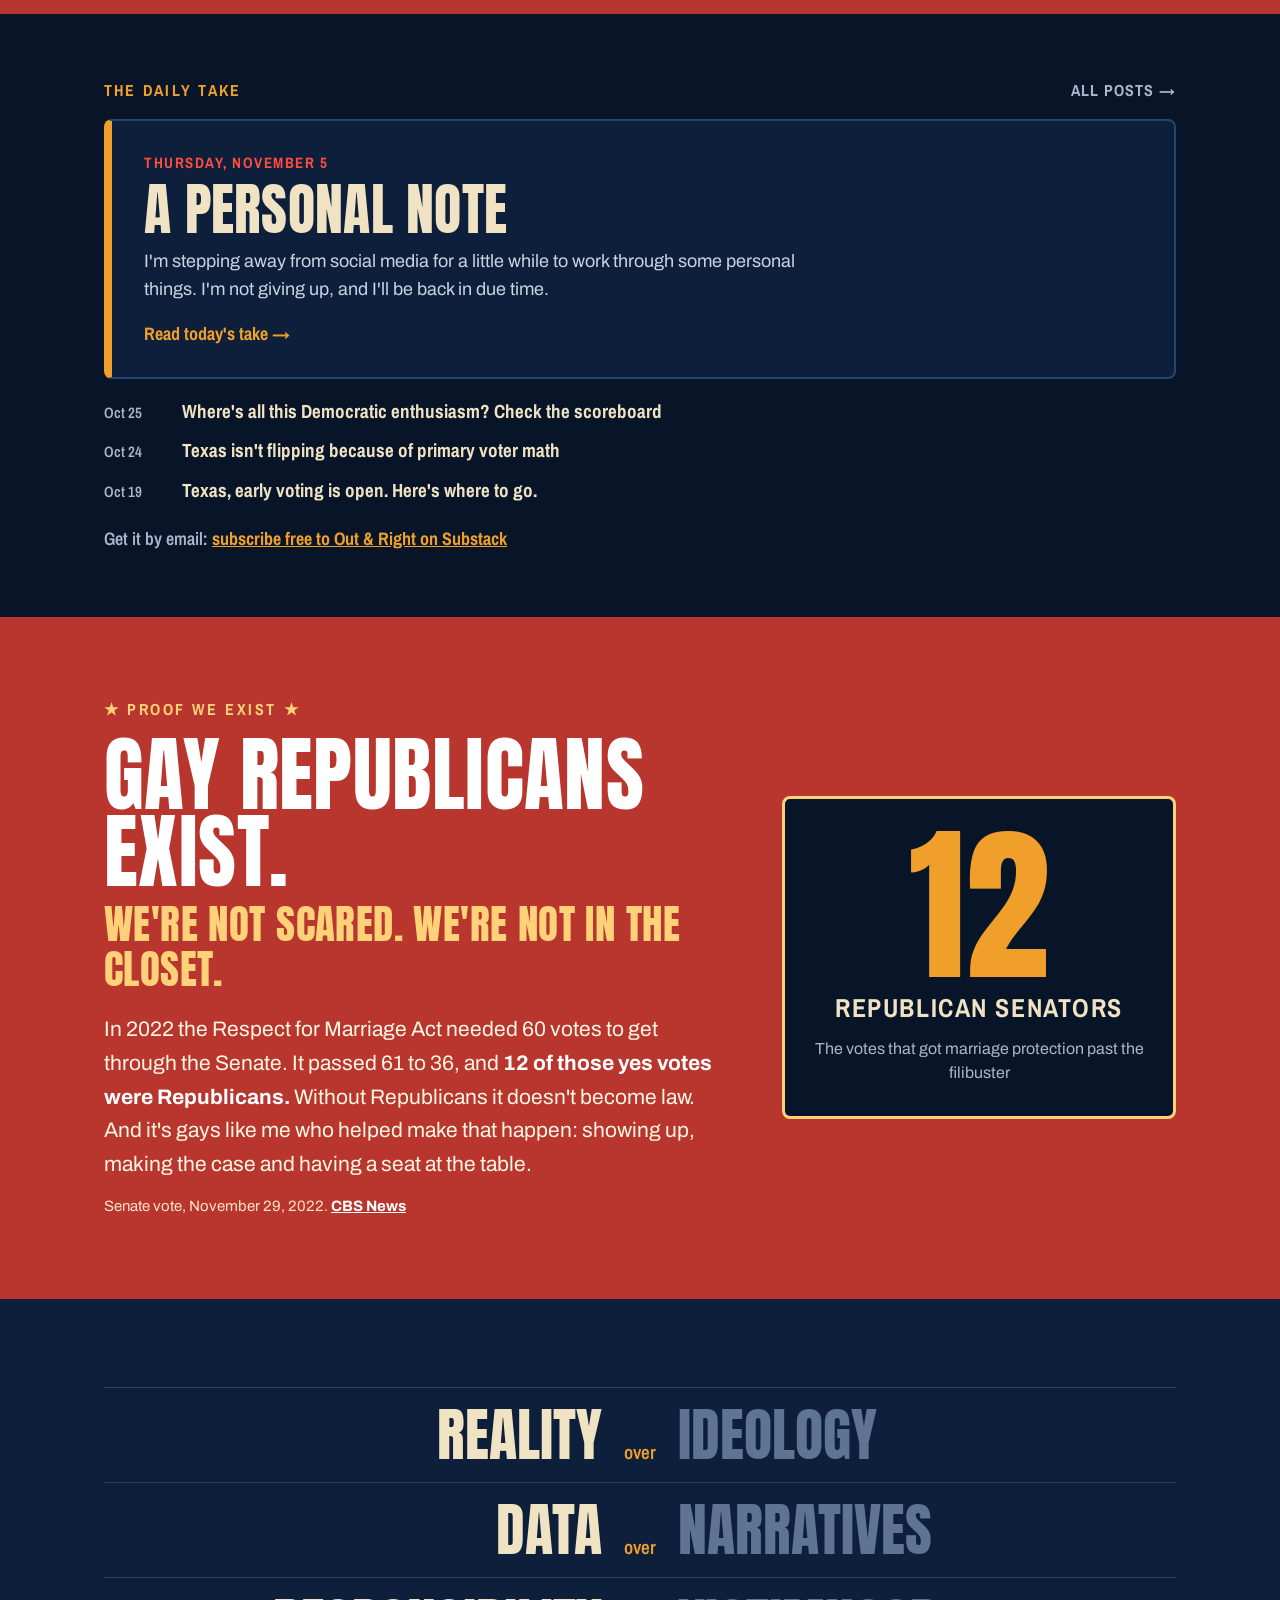
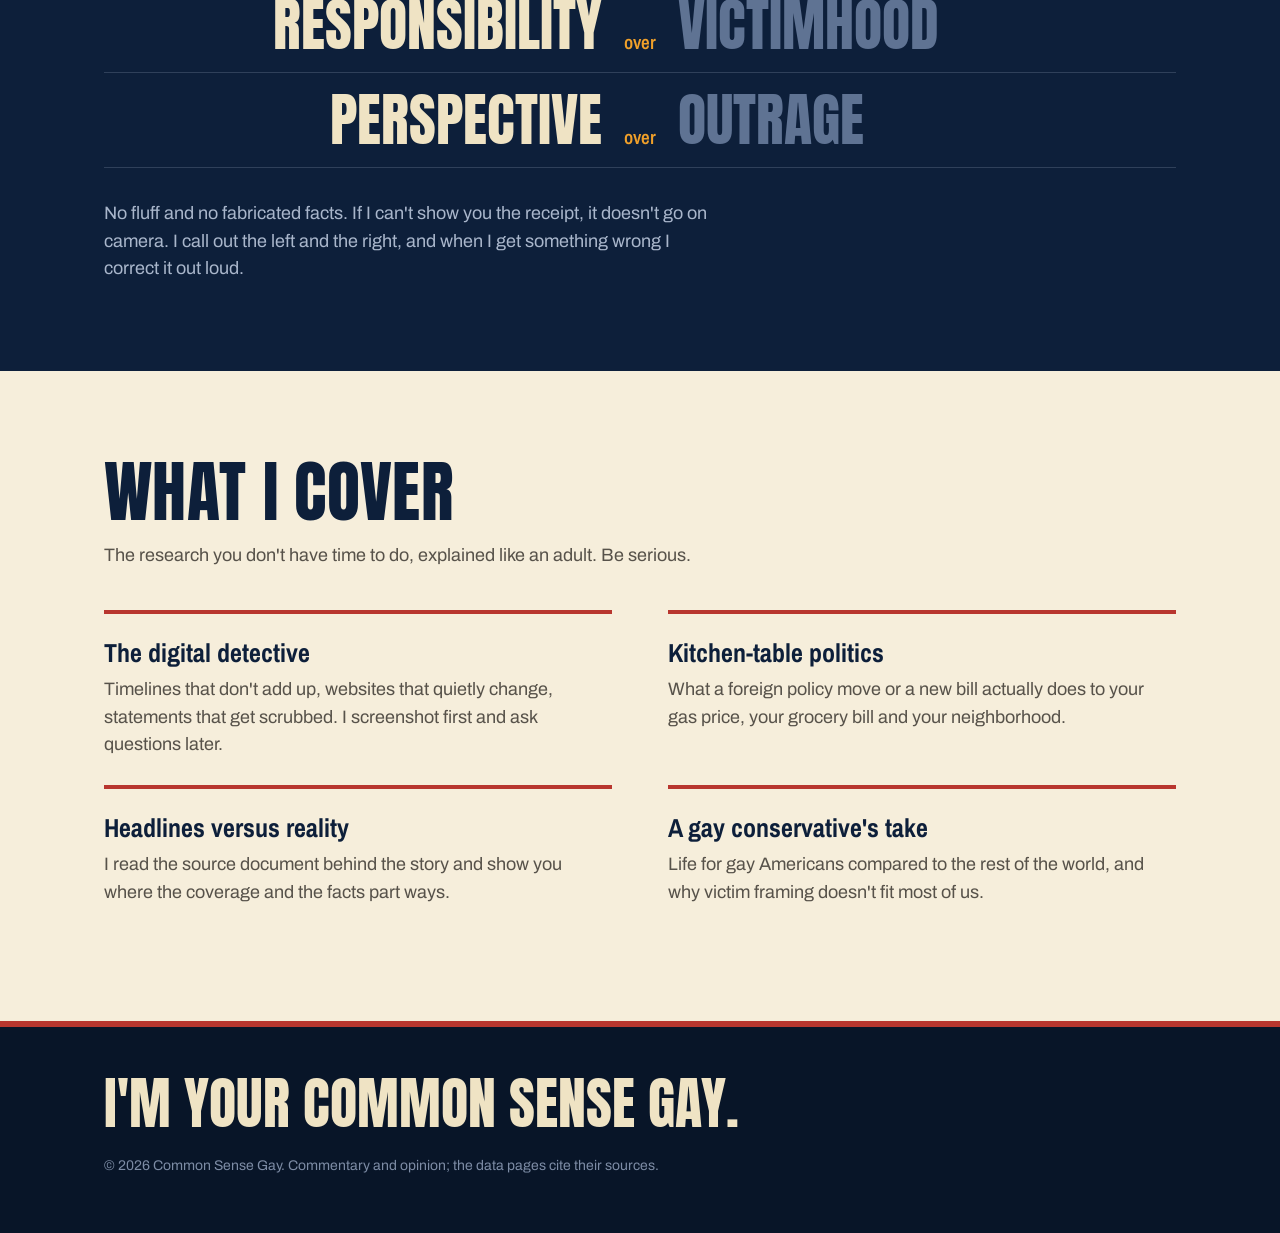
==== commit 129e9140: "Post-election: homepage back to Common Sense Gay content, add personal note, drop early vote links a" ====
--- a/index.html
+++ b/index.html
@@ -11,28 +11,25 @@
   gtag('config', 'G-LYH4ZTMX31');
 </script>
 <script src="/assets/track.js" defer></script>
-<script src="/assets/eday.js" defer></script>
 <meta charset="utf-8">
 <meta name="viewport" content="width=device-width,initial-scale=1,viewport-fit=cover">
-<title>Common Sense Gay | Gay Republican Commentary, Receipts and the 2026 Early Vote Tracker</title>
+<title>Common Sense Gay | Gay Republican Commentary and Receipts</title>
 <meta name="description" content="Common Sense Gay investigates the stories everyone else skims, with public records, official data and the receipts to back them up.">
 <link rel="canonical" href="https://commonsensegay.com/">
 <meta property="og:title" content="Common Sense Gay">
-<meta property="og:description" content="Reality over ideology. Data over narratives. Political commentary and investigations built on receipts, plus the live 2026 early vote tracker.">
+<meta property="og:description" content="Reality over ideology. Data over narratives. Political commentary and investigations built on receipts.">
 <meta property="og:type" content="website">
 <meta property="og:url" content="https://commonsensegay.com/">
-<meta property="og:image" content="https://commonsensegay.com/assets/og-home-v4.jpg">
+<meta property="og:image" content="https://commonsensegay.com/assets/og-home-v5.jpg">
 <meta property="og:image:width" content="1200">
 <meta property="og:image:height" content="630">
 <meta property="og:site_name" content="Common Sense Gay">
 <meta name="twitter:card" content="summary_large_image">
 <meta name="twitter:site" content="@commonsensegay">
-<meta name="twitter:image" content="https://commonsensegay.com/assets/og-home-v4.jpg">
+<meta name="twitter:image" content="https://commonsensegay.com/assets/og-home-v5.jpg">
 <meta name="theme-color" content="#0d1f3a">
 <link rel="icon" type="image/png" sizes="32x32" href="/favicon-32.png">
 <link rel="apple-touch-icon" href="/apple-touch-icon.png">
-<link rel="stylesheet" href="/assets/votebar.css">
-<link rel="stylesheet" href="/assets/abbott-impact.css">
 <link rel="preconnect" href="https://fonts.googleapis.com">
 <link rel="preconnect" href="https://fonts.gstatic.com" crossorigin>
 <link rel="stylesheet" href="https://fonts.googleapis.com/css2?family=Anton&family=Archivo:wght@400;500;700&family=Archivo+Narrow:wght@600;700&display=swap">
@@ -75,7 +72,7 @@
 .nav a.ev-link:hover{background:#ffb84a;color:#0c1e38}
 @media (max-width:480px){.mark{font-size:16px;line-height:1.15;gap:8px}.mark img{width:38px;height:38px}.nav .ev-long{display:none}.nav .ev-short{display:inline}.nav{gap:8px}.nav a.ev-link,.nav a.gotv-link{padding:4px 10px}}
 @media (max-width:1030px){.nav a:not(.keep){display:none}.nav{gap:14px}}
-@media (max-width:480px){.nav a.keep:not(.gotv-link):not(.ev-link){display:none}}
+@media (max-width:480px){.nav{gap:12px;font-size:15px}}
 @media (max-width:400px){.mark{font-size:14px;gap:6px}.mark img{width:34px;height:34px}.nav{gap:6px}.nav a.ev-link,.nav a.gotv-link{padding:4px 8px;font-size:15px}}
 
 /* hero */
@@ -133,6 +130,13 @@
 @media (prefers-reduced-motion:reduce){.horizon .sun{animation:none}}
 @media (max-width:600px){.horizon{height:150px}.horizon .sun{width:300px;height:300px;margin-left:-150px;bottom:-130px}.horizon .stripes i{height:12px;margin-top:10px}}
 
+.note-sec{background:var(--night);padding:64px 0 8px}
+.note-card{max-width:760px;margin:0 auto;background:#fbf5e6;color:#1b1d22;border-top:6px solid var(--sun);border-radius:6px;padding:34px 38px 30px;box-shadow:0 18px 40px rgba(0,0,0,.35)}
+.note-card .note-k{font-family:var(--narrow);font-weight:700;letter-spacing:.16em;text-transform:uppercase;font-size:15px;color:var(--red);margin:0 0 8px}
+.note-card h2{font-family:var(--display);font-weight:400;text-transform:uppercase;font-size:clamp(32px,4.6vw,50px);line-height:1;color:var(--navy);margin:0 0 18px}
+.note-card p{font-size:19px;line-height:1.65;margin:0 0 16px}
+.note-card .note-sign{font-family:var(--narrow);font-weight:700;font-size:21px;color:var(--navy);margin:22px 0 0}
+@media (max-width:600px){.note-card{padding:26px 20px 22px}.note-card p{font-size:17.5px}}
 /* gay republicans exist */
 .exist{background:var(--red);color:#fff6e3;padding:80px 0}
 .ex-grid{display:grid;grid-template-columns:1.6fr 1fr;gap:48px;align-items:center}
@@ -359,27 +363,19 @@
 </head>
 <body>
 
-<div class="votebar" id="votebar" role="region" aria-label="Early voting dates" hidden>
-  <div class="vb-in"><span class="vb-star" aria-hidden="true">★</span><span class="vb-msg" aria-live="polite"></span><a class="vb-go" href="https://www.nass.org/can-i-vote/find-your-polling-place" rel="noopener">Find your polling place</a><a class="vb-all" href="/vote/">All states</a></div>
-</div>
 <header class="bar">
   <div class="wrap">
     <a class="mark" href="/"><img src="/assets/logo.png" alt="" width="44" height="44">Common Sense Gay</a>
     <nav class="nav" aria-label="Main">
-      <a class="keep gv-nav" href="/vote/"><span class="gv-star" aria-hidden="true">★</span> Get out the vote</a>
-      <a class="keep ev-link" href="/early-vote/"><span class="ev-long">Early vote tracker</span><span class="ev-short">Vote tracker</span></a>
-      <a class="keep gotv-link" href="/early-vote/#volunteer"><span class="ev-long">Start texting for a win</span><span class="ev-short">Text to win</span></a>
-      <a href="/odds/">Odds</a>
-      <a href="#abbott-impact">Abbott Impact</a>
-      <a href="/blog/">Blog</a>
+      <a class="keep" href="#note">Personal note</a>
+      <a class="keep" href="/blog/">Blog</a>
       <a href="#newsletter">Newsletter</a>
-      <a href="#follow">Follow</a>
+      <a class="keep" href="#follow">Follow</a>
     </nav>
   </div>
 </header>
 
 <main>
-<aside class="edgbar" aria-label="Follow Election Data Guy"><div class="wrap edgbar-in"><p><span class="edgbar-k">Where I get my early vote numbers</span><b>Election Data Guy</b>. Independent, no spin. I've followed him since 2024.</p><a class="edgbar-go" href="https://x.com/E_DataGuy" rel="noopener" target="_blank" data-edg="homepage_top"><svg viewBox="0 0 24 24" fill="currentColor" aria-hidden="true"><path d="M18.244 2.25h3.308l-7.227 8.26 8.502 11.24H16.17l-5.214-6.817L4.99 21.75H1.68l7.73-8.835L1.254 2.25H8.08l4.713 6.231zm-1.161 17.52h1.833L7.084 4.126H5.117z"/></svg>Follow @E_DataGuy</a></div></aside>
 <section class="hero" aria-labelledby="hero-title" style="padding:0">
   <div class="wrap">
     <div class="hero-text">
@@ -416,6 +412,21 @@
   </div>
 </section>
 
+<section class="note-sec" id="note" aria-labelledby="note-title">
+  <div class="wrap">
+    <div class="note-card">
+      <p class="note-k">★ A personal note ★</p>
+      <h2 id="note-title">I'm stepping away for a little while</h2>
+      <p>I'm working through some personal things, and I won't be posting on my social media accounts for now. But I'm not giving up. I'll be back in due time.</p>
+      <p>Let's be honest, I also need a break from the overwhelming negativity I've received.</p>
+      <p>The midterms were well fought by the Democrats, and I wish them success as they legislate these next two years. Now it's time to focus on the things the American people actually care about: affordability, healthcare costs and America First policies.</p>
+      <p>Those America First policies are what won Republicans the trifecta in 2024, and they didn't follow through on that mandate. This is now a second mandate to fix these systemic problems.</p>
+      <p>And I'll say this. In 2024 I didn't gloat. I didn't threaten the people on the left who thought they would win. Telling people to kill themselves isn't civil discourse, and it's not the conversation we should be having when we all care about this country. At least most of us do.</p>
+      <p>I look forward to the break, and I'll see y'all real soon.</p>
+      <p class="note-sign">I'm your Common Sense Gay.</p>
+    </div>
+  </div>
+</section>
 <section class="follow" id="follow" aria-labelledby="follow-title">
   <div class="wrap">
     <h2 id="follow-title">Follow along</h2>
@@ -464,52 +475,6 @@
     </div>
   </div>
 </section>
-<section class="ai" id="abbott-impact" aria-labelledby="ai-title" data-ai-view="homepage">
-  <div class="wrap">
-    <div class="ai-grid">
-      <div>
-        <p class="ai-k">★ Texas, this one's on us ★</p>
-        <h2 id="ai-title">Abbott Impact</h2>
-        <p class="ai-sub">Help keep Texas red, right from your phone.</p>
-        <p class="ai-body"><b>Early voting in Texas starts Monday, October 19.</b> Abbott Impact is the free volunteer app from the Texans for Greg Abbott campaign. It matches your contacts to the Texas voter file, so you can see which of your friends and family have already voted and remind the ones who haven't with one tap. Elections are won by whoever shows up, and nobody gets your friends to show up better than you.</p>
-        <div class="ai-ctas">
-          <a class="ai-btn go" href="https://abbottimpact.org/register?utm_source=commonsensegay&amp;utm_medium=referral&amp;utm_campaign=abbott_impact" rel="noopener" data-ai="register">Sign up free</a>
-          <a class="ai-btn store" href="https://apps.apple.com/us/app/abbott-impact/id6749019654" rel="noopener" data-ai="app_store"><svg viewBox="0 0 24 24" fill="currentColor" aria-hidden="true"><path d="M16.4 12.6c0-2.4 2-3.6 2.1-3.7-1.2-1.7-3-1.9-3.6-2-1.5-.2-3 .9-3.8.9-.8 0-2-.9-3.3-.9-1.7 0-3.3 1-4.2 2.5-1.8 3.1-.5 7.7 1.3 10.2.9 1.2 1.9 2.6 3.2 2.6 1.3-.1 1.8-.8 3.3-.8 1.6 0 2 .8 3.4.8 1.4 0 2.3-1.3 3.1-2.5 1-1.4 1.4-2.8 1.4-2.9 0 0-2.8-1.1-2.9-4.2zM13.9 5.3c.7-.9 1.2-2 1-3.2-1 0-2.3.7-3 1.6-.7.8-1.2 2-1.1 3.1 1.2.1 2.3-.6 3.1-1.5z"/></svg>App Store</a>
-          <a class="ai-btn store" href="https://play.google.com/store/apps/details?id=com.RightImpact" rel="noopener" data-ai="google_play"><svg viewBox="0 0 24 24" fill="currentColor" aria-hidden="true"><path d="M4 2.6c-.3.3-.4.7-.4 1.2v16.4c0 .5.1.9.4 1.2l9.2-9.4L4 2.6zm10.3 10.5 2.6 2.6-11 6.3 8.4-8.9zm0-2.2L5.9 2l11 6.3-2.6 2.6zm5.6.1-2.6-1.5-2.8 2.9 2.8 2.9 2.6-1.5c.8-.5.8-1.4 0-2.8z"/></svg>Google Play</a>
-        </div>
-        <a class="ai-more" href="/abbott-impact/" data-ai="learn_more">How it works, start to finish &rarr;</a>
-      </div>
-      <div class="ai-phone" aria-hidden="true">
-        <div class="notch"></div>
-        <p class="ph-h">Your friends · early voting</p>
-        <ul>
-          <li>Mom <span class="yes">Voted</span></li>
-          <li>Jake from work <span class="no">Not yet</span></li>
-          <li>Aunt Linda <span class="no">Not yet</span></li>
-          <li>Marcus <span class="yes">Voted</span></li>
-          <li>The neighbors <span class="no">Not yet</span></li>
-        </ul>
-        <div class="ph-btn">Send 3 reminders</div>
-        <p class="ph-n">Illustration only. Names are made up.</p>
-      </div>
-    </div>
-
-    <div class="ai-tools">
-      <div class="ai-tool"><b>Friends</b><p>Match your contacts to the Texas voter file. During early voting, only the people who haven't voted yet show up, so you never nag someone who already went.</p></div>
-      <div class="ai-tool"><b>Neighbors</b><p>Text targeted Texas voters one on one through a private campaign number. Your personal number is never shown.</p></div>
-      <div class="ai-tool"><b>Doors</b><p>See the targeted houses near you, with a script and a quick survey for every door you knock.</p></div>
-      <div class="ai-tool"><b>Calls</b><p>Call voters through a private number, with one-click voicemails when nobody picks up.</p></div>
-    </div>
-
-    <ol class="ai-steps">
-      <li><span><b>Sign up free</b>You need a Texas address. No training required.</span></li>
-      <li><span><b>Get the app</b>iPhone or Android. Log in with the same account.</span></li>
-      <li><span><b>Start with your people</b>Every action earns points you can trade for campaign swag and experiences.</span></li>
-    </ol>
-
-    <p class="ai-fine">Abbott Impact is run and paid for by Texans for Greg Abbott. It's a campaign app, not a government website. Sign-up links go to abbottimpact.org.</p>
-  </div>
-</section>
 
 <section class="nl" id="newsletter" aria-labelledby="nl-title">
   <div class="wrap nl-grid">
@@ -518,7 +483,7 @@
       <h2 id="nl-title">Out &amp; Right</h2>
       <p class="nl-sub">Out of the closet. Right of center.</p>
       <p class="nl-body">The stories everyone else skims, with the public records, official data and vote counts to back them up. Straight to your inbox, free. No spin, no made-up facts.</p>
-      <ul class="nl-list"><li>The daily take, explained like an adult</li><li>Early vote and polling numbers as they move</li><li>Every claim sourced</li></ul>
+      <ul class="nl-list"><li>The daily take, explained like an adult</li><li>Records and data behind the headlines</li><li>Every claim sourced</li></ul>
     </div>
     <div class="nl-form">
       <iframe src="https://commonsensegay.substack.com/embed" title="Subscribe to Out &amp; Right" loading="lazy" frameborder="0" scrolling="no"></iframe>
@@ -527,42 +492,6 @@
   </div>
 </section>
 
-<section class="paper" id="tracker" aria-labelledby="tracker-title">
-  <div class="wrap">
-    <p class="livepill"><i aria-hidden="true"></i><span>Updated every morning <span id="ev-upd"></span></span></p>
-    <h2 id="tracker-title">2026 early vote tracker</h2>
-    <p class="intro">Who has already voted in the midterm, by the party they're registered with, state by state. Pulled from official state files every morning and checked against the University of Florida Election Lab.</p>
-    <div class="tracker">
-      <div>
-        <p class="asof" id="ev-asof">Party-registration states, latest pull</p>
-        <div class="split">
-          <span class="n dem" id="ev-dem">53.2%</span><span class="n rep" id="ev-rep">27.6%</span>
-          <span class="l dem">Registered Democrats</span><span class="l rep">Registered Republicans</span>
-        </div>
-        <div class="bigbar" role="img" id="ev-bar" aria-label="Democrats 53.2 percent, other 19.2 percent, Republicans 27.6 percent">
-          <i class="bd" id="ev-bd" style="width:53.2%"></i><i class="bo" id="ev-bo" style="width:19.2%"></i><i class="br" id="ev-br" style="width:27.6%"></i>
-        </div>
-        <ul class="facts">
-          <li><span>Ballots with a party on record</span><span id="ev-hard">1,838,270</span></li>
-          <li><span>All early ballots, every reporting state</span><span id="ev-all">3,765,784</span></li>
-          <li><span>Democratic margin</span><span id="ev-margin">D +25.7</span></li>
-          <li><span>Change since the previous pull</span><span id="ev-chg">0.1 pts toward Republicans</span></li>
-        </ul>
-        <p class="caveat">This counts who returned a ballot, by registration. It doesn't tell you how anyone voted. Early vote leans Democratic every cycle because mail voting does; the tracker compares it to the 2022 finish line.</p>
-        <div class="ctas"><a class="btn primary" href="/early-vote/">See every state</a><a class="btn ghost" href="/odds/">Betting odds vs. the vote</a><a class="btn fb" href="https://www.facebook.com/Commonsensegay/" rel="noopener"><svg viewBox="0 0 24 24" fill="currentColor" aria-hidden="true"><path d="M14 8h3V4.2h-3c-2.8 0-4.4 1.8-4.4 4.6V11H7v3.7h2.6V22h3.8v-7.3h3l.5-3.7h-3.5V9.1c0-.7.3-1.1 1-1.1z"/></svg>Get the daily read on Facebook</a></div>
-      </div>
-      <div class="why">
-        <h3>Why I built it</h3>
-        <p>Every election night somebody screams fraud and somebody else screams landslide, and neither one checked the numbers. These are the state's own counts, updated daily, so you can watch the trend instead of the spin.</p>
-        <h3>What to watch</h3>
-        <p>Whether the Democratic edge in early ballots is bigger or smaller than it was at the end of 2022. In-person early voting is where Republicans close the gap, and more states open it every day through November 3.</p>
-        <h3>Where the numbers come from</h3>
-        <p>State election offices via the Election Data Guy tracker, cross-checked with Dr. Michael McDonald's UF Election Lab. The 2022 baseline is from the US Elections Project.</p>
-        <div class="edg"><p class="edg-k">Where I get my numbers</p><p class="edg-h">Follow Election Data Guy on X</p><p class="edg-b">I've followed him since 2024, and he's where I get my early vote insights. He tracks returned ballots in every state that reports them and models the states that don't register by party. Independent, no spin, just the numbers. If you like this tracker, follow the source.</p><a class="btn edg-go" href="https://x.com/E_DataGuy" rel="noopener" target="_blank" data-edg="homepage"><svg viewBox="0 0 24 24" fill="currentColor" aria-hidden="true"><path d="M18.244 2.25h3.308l-7.227 8.26 8.502 11.24H16.17l-5.214-6.817L4.99 21.75H1.68l7.73-8.835L1.254 2.25H8.08l4.713 6.231zm-1.161 17.52h1.833L7.084 4.126H5.117z"/></svg>Follow @E_DataGuy</a></div>
-      </div>
-    </div>
-  </div>
-</section>
 
 <section class="take" id="take" aria-labelledby="take-title" hidden>
   <div class="wrap">
@@ -630,27 +559,7 @@
 </footer>
 
 <script>
-(function(){
-  var fmt=function(n){return Number(n).toLocaleString("en-US")};
-  var set=function(id,t){var e=document.getElementById(id);if(e)e.textContent=t};
-  fetch("/early-vote/latest.json",{cache:"no-cache"}).then(function(r){return r.ok?r.json():null}).then(function(d){
-    if(!d||!d.hard)return;
-    var h=d.hard;
-    set("ev-asof","Party-registration states, pulled "+d.pulled);
-    set("ev-upd","· last pull "+d.pulled.replace(/^([A-Za-z]+ \d+), \d{4},/,"$1,"));
-    set("ev-dem",h.dem_pct+"%");set("ev-rep",h.rep_pct+"%");
-    document.getElementById("ev-bd").style.width=h.dem_pct+"%";
-    document.getElementById("ev-bo").style.width=h.other_pct+"%";
-    document.getElementById("ev-br").style.width=h.rep_pct+"%";
-    document.getElementById("ev-bar").setAttribute("aria-label","Democrats "+h.dem_pct+" percent, other "+h.other_pct+" percent, Republicans "+h.rep_pct+" percent");
-    set("ev-hard",fmt(h.total));set("ev-all",fmt(d.all_ballots));
-    set("ev-margin",(h.margin>=0?"D +":"R +")+Math.abs(h.margin));
-    if(typeof d.margin_change==="number"){
-      var c=d.margin_change;
-      set("ev-chg",c===0?"No change":Math.abs(c)+" pts toward "+(c>0?"Democrats":"Republicans"));
-    }
-  }).catch(function(){});
-})();
+
 
 
 
@@ -756,7 +665,6 @@
   }).catch(function(){});
 })();
 </script>
-<script src="/assets/voting.js"></script>
 <script>
 (function(){
   var box=document.getElementById("tt-box"); if(!box)return; var done=false;
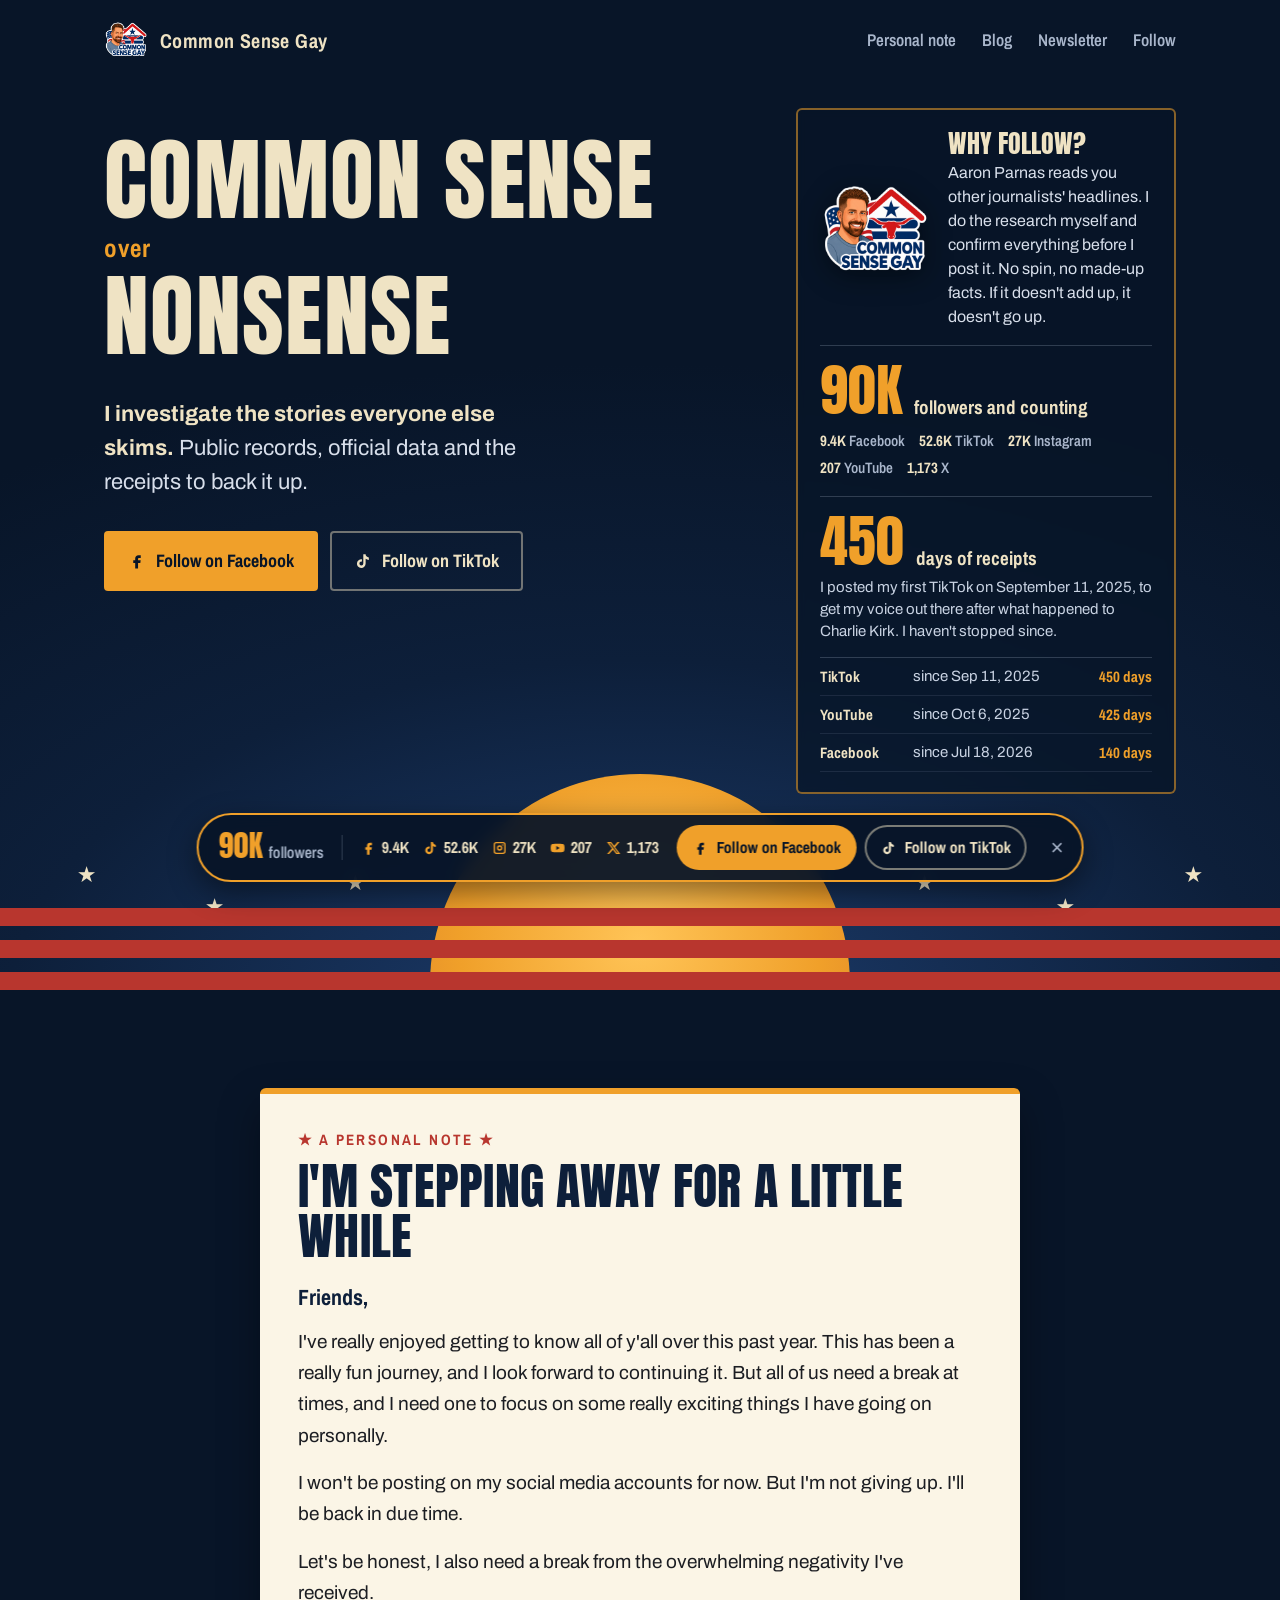
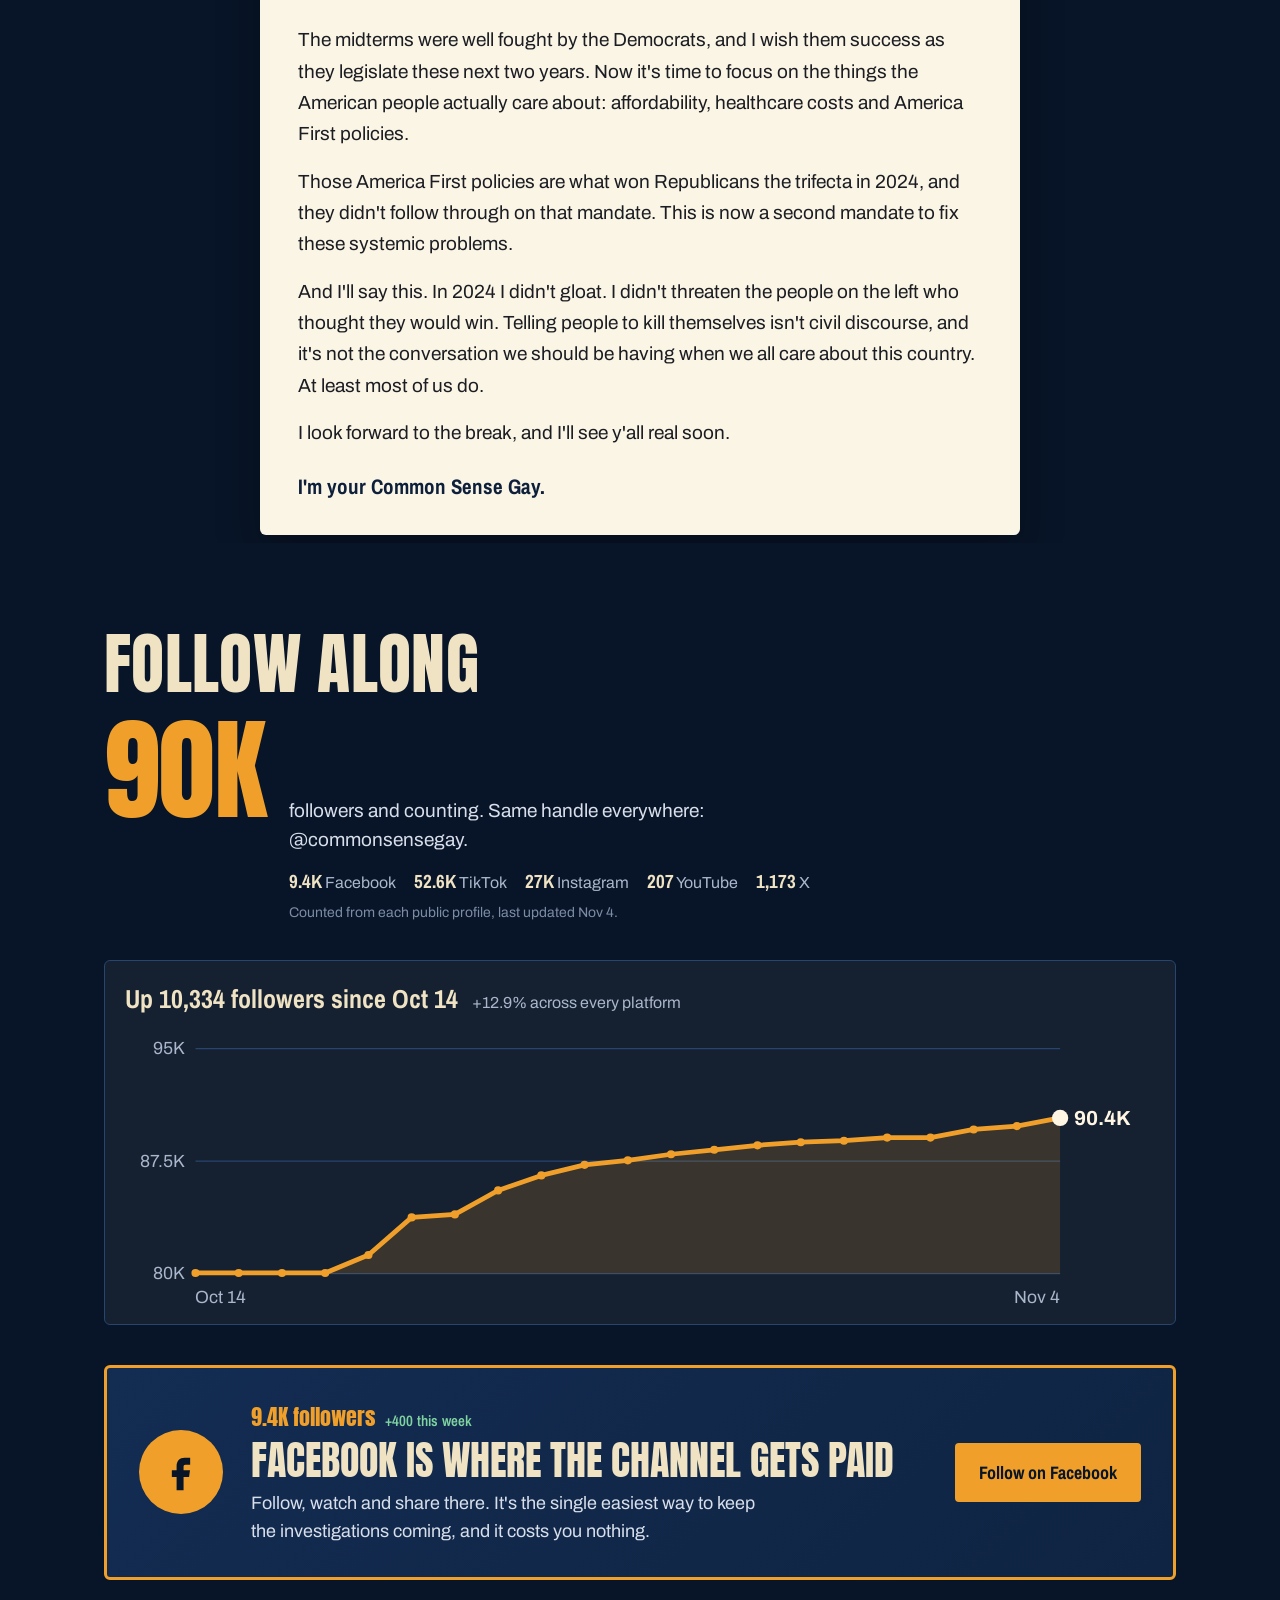
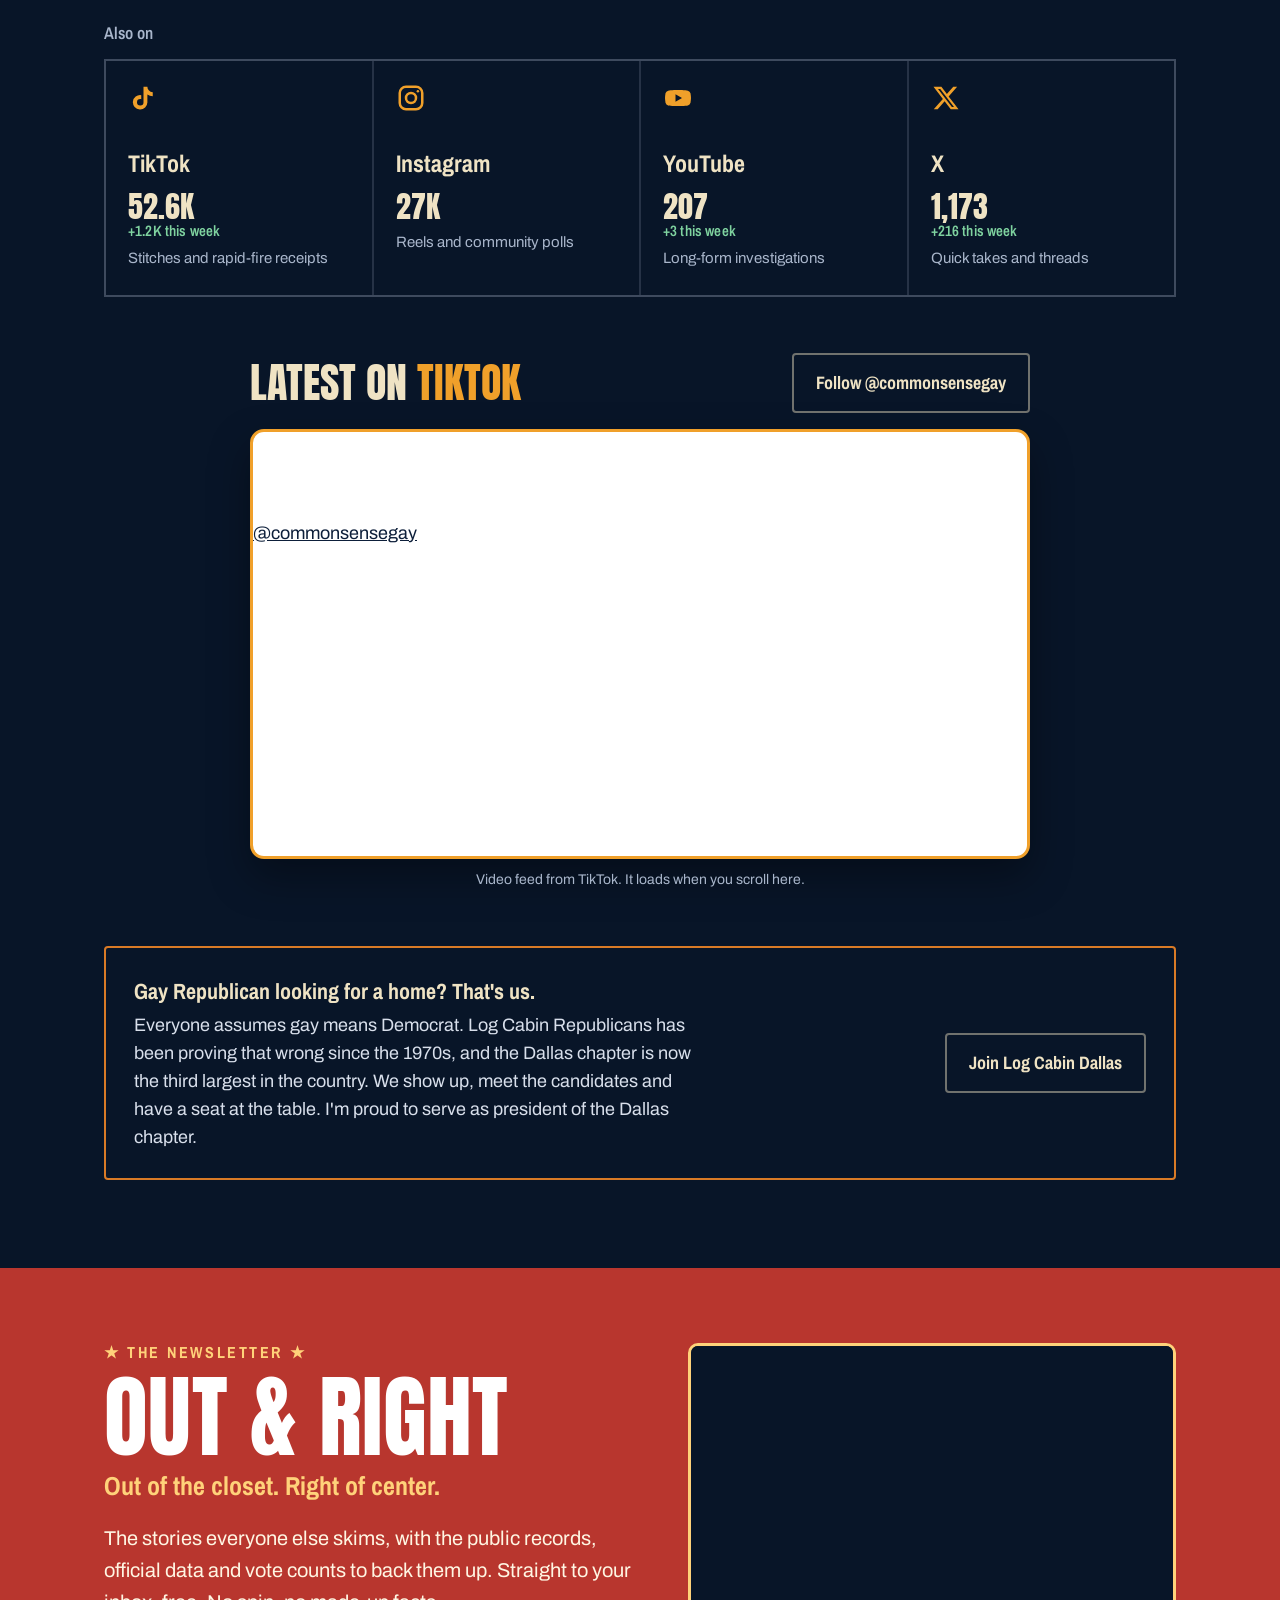
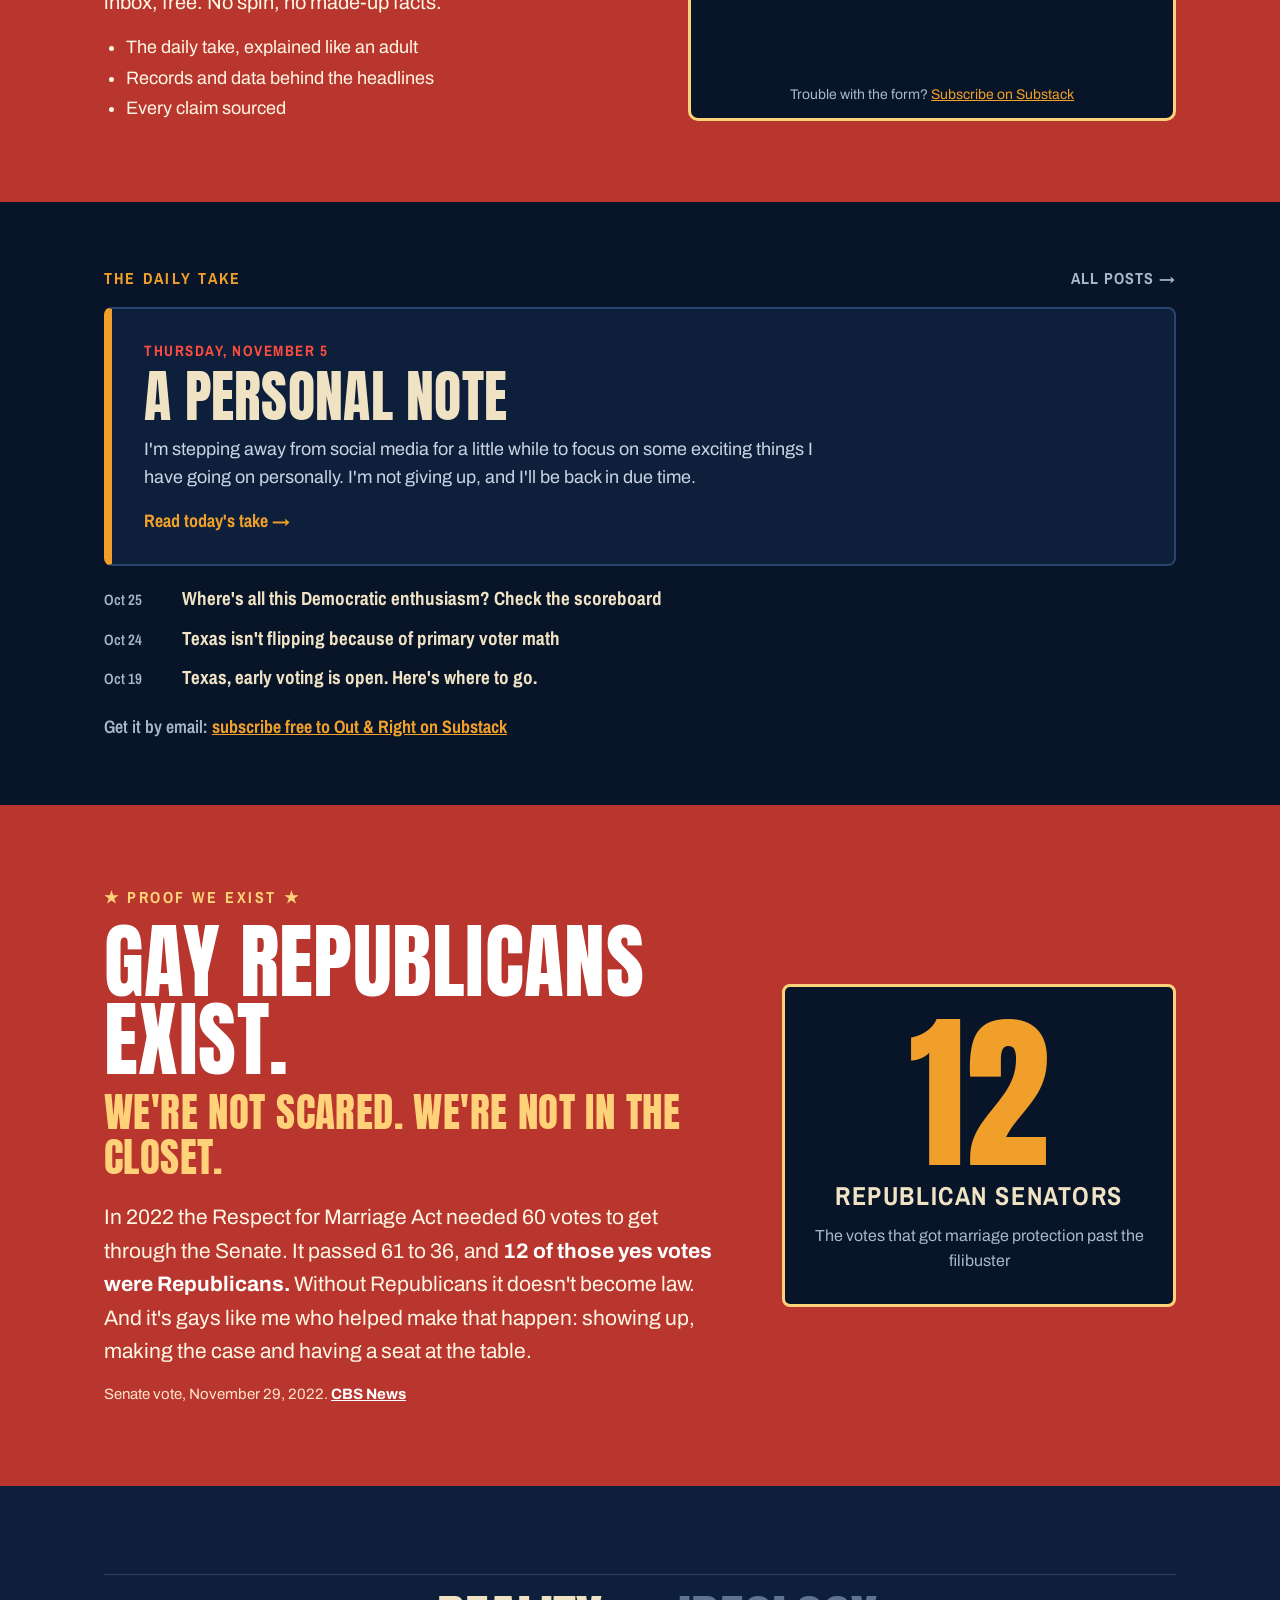
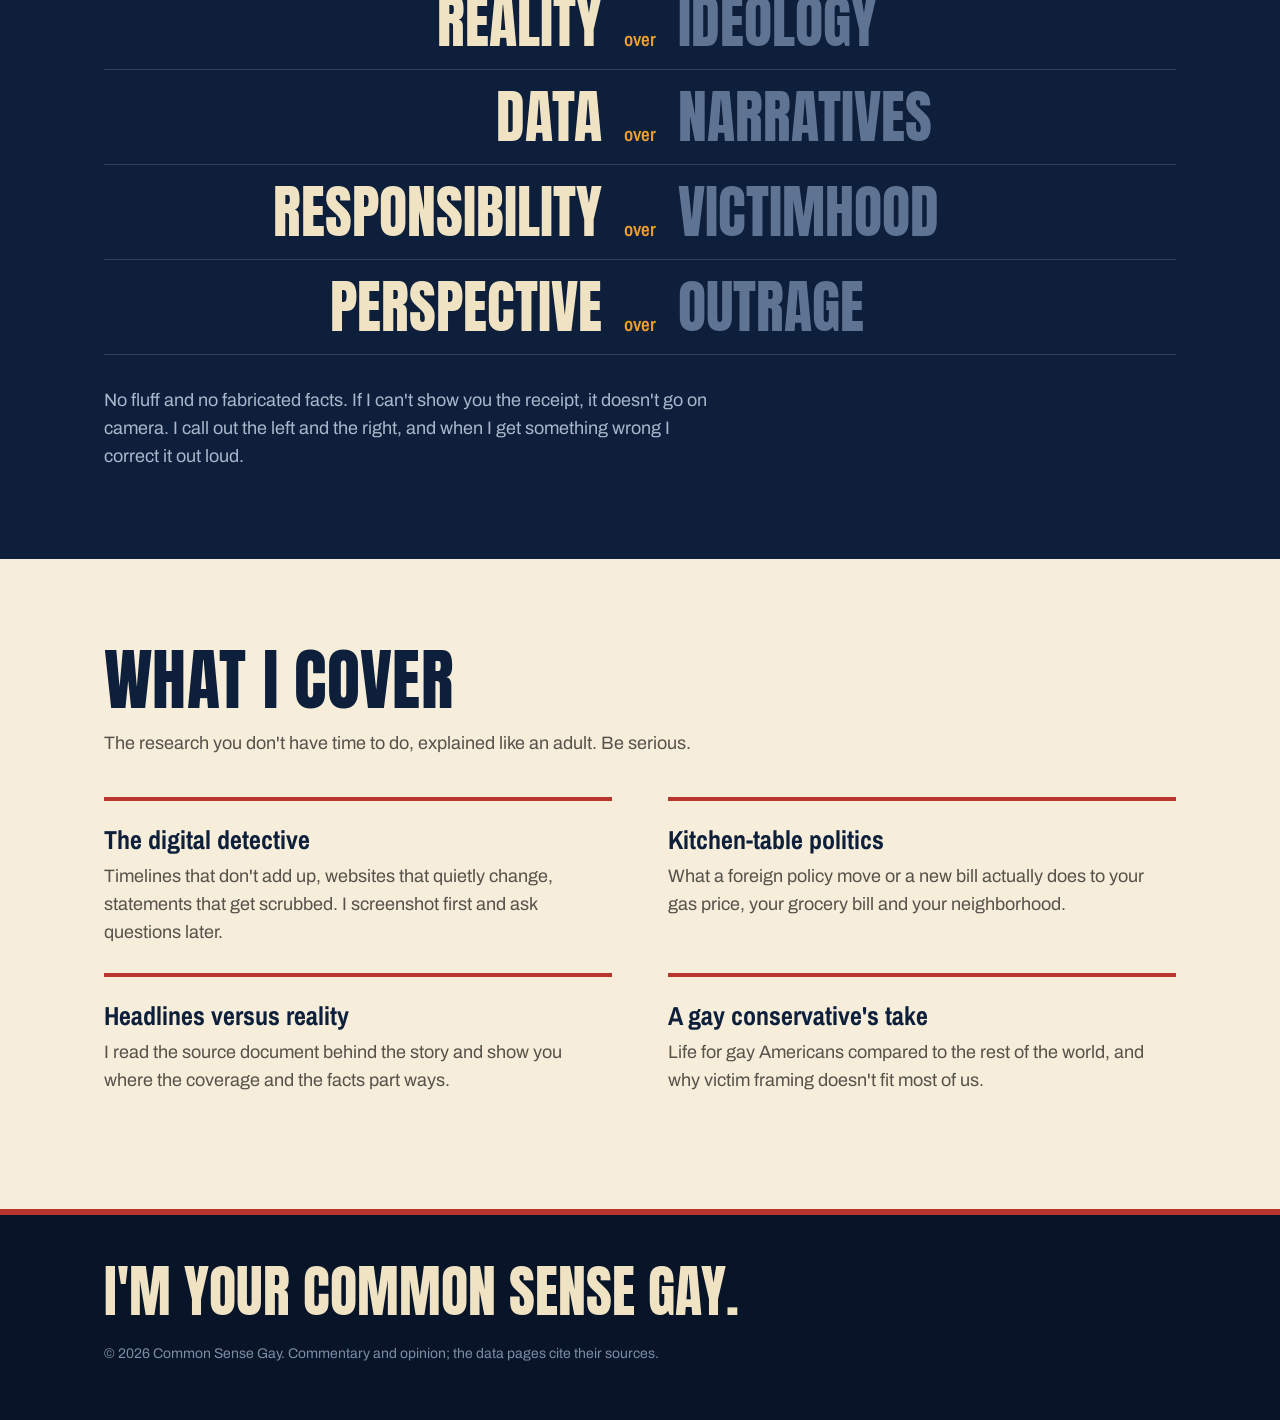
==== commit 0ad68ecf: "Personal note: new opening Co-Authored-By: Claude Opus 5.5 <noreply@anthropic.com> Claude-Session: h" ====
--- a/index.html
+++ b/index.html
@@ -135,6 +135,7 @@
 .note-card .note-k{font-family:var(--narrow);font-weight:700;letter-spacing:.16em;text-transform:uppercase;font-size:15px;color:var(--red);margin:0 0 8px}
 .note-card h2{font-family:var(--display);font-weight:400;text-transform:uppercase;font-size:clamp(32px,4.6vw,50px);line-height:1;color:var(--navy);margin:0 0 18px}
 .note-card p{font-size:19px;line-height:1.65;margin:0 0 16px}
+.note-card .note-hi{font-family:var(--narrow);font-weight:700;font-size:22px;color:var(--navy);margin-bottom:10px}
 .note-card .note-sign{font-family:var(--narrow);font-weight:700;font-size:21px;color:var(--navy);margin:22px 0 0}
 @media (max-width:600px){.note-card{padding:26px 20px 22px}.note-card p{font-size:17.5px}}
 /* gay republicans exist */
@@ -417,7 +418,9 @@
     <div class="note-card">
       <p class="note-k">★ A personal note ★</p>
       <h2 id="note-title">I'm stepping away for a little while</h2>
-      <p>I'm working through some personal things, and I won't be posting on my social media accounts for now. But I'm not giving up. I'll be back in due time.</p>
+      <p class="note-hi">Friends,</p>
+      <p>I've really enjoyed getting to know all of y'all over this past year. This has been a really fun journey, and I look forward to continuing it. But all of us need a break at times, and I need one to focus on some really exciting things I have going on personally.</p>
+      <p>I won't be posting on my social media accounts for now. But I'm not giving up. I'll be back in due time.</p>
       <p>Let's be honest, I also need a break from the overwhelming negativity I've received.</p>
       <p>The midterms were well fought by the Democrats, and I wish them success as they legislate these next two years. Now it's time to focus on the things the American people actually care about: affordability, healthcare costs and America First policies.</p>
       <p>Those America First policies are what won Republicans the trifecta in 2024, and they didn't follow through on that mandate. This is now a second mandate to fix these systemic problems.</p>
